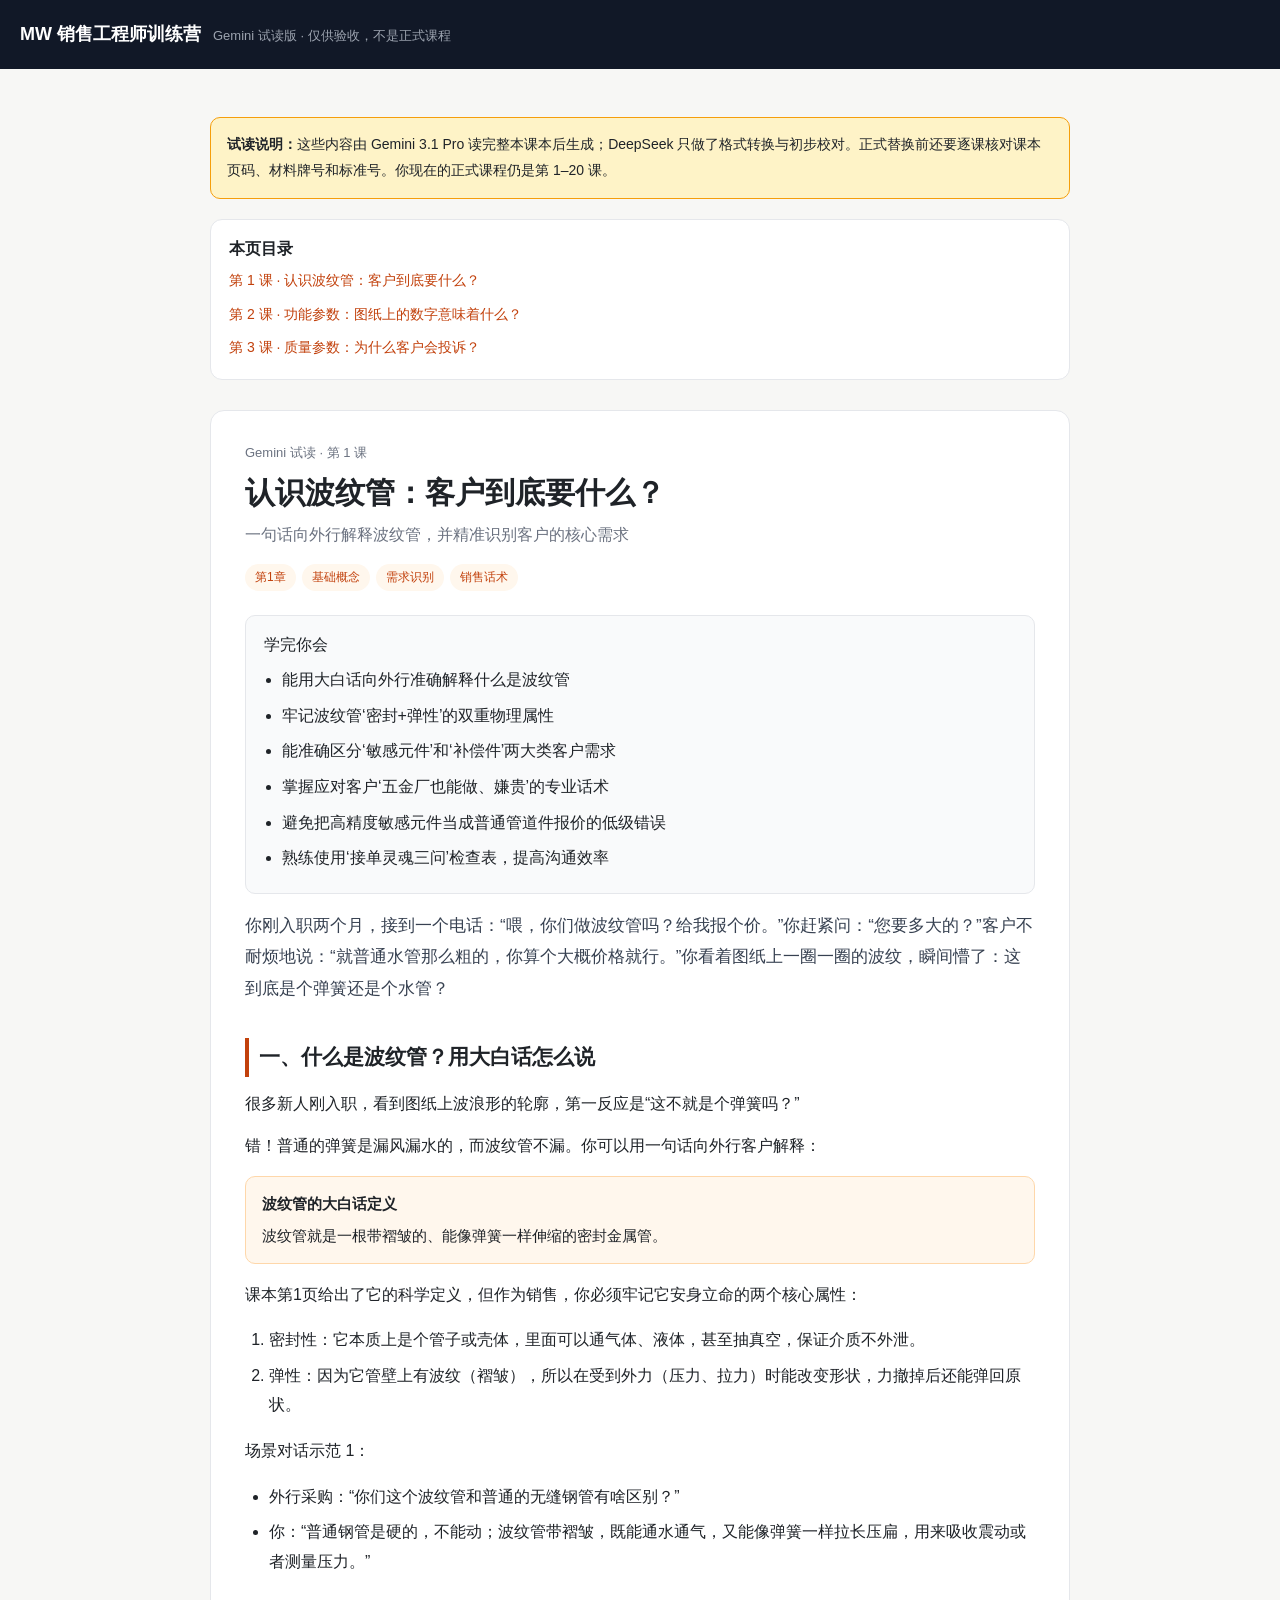
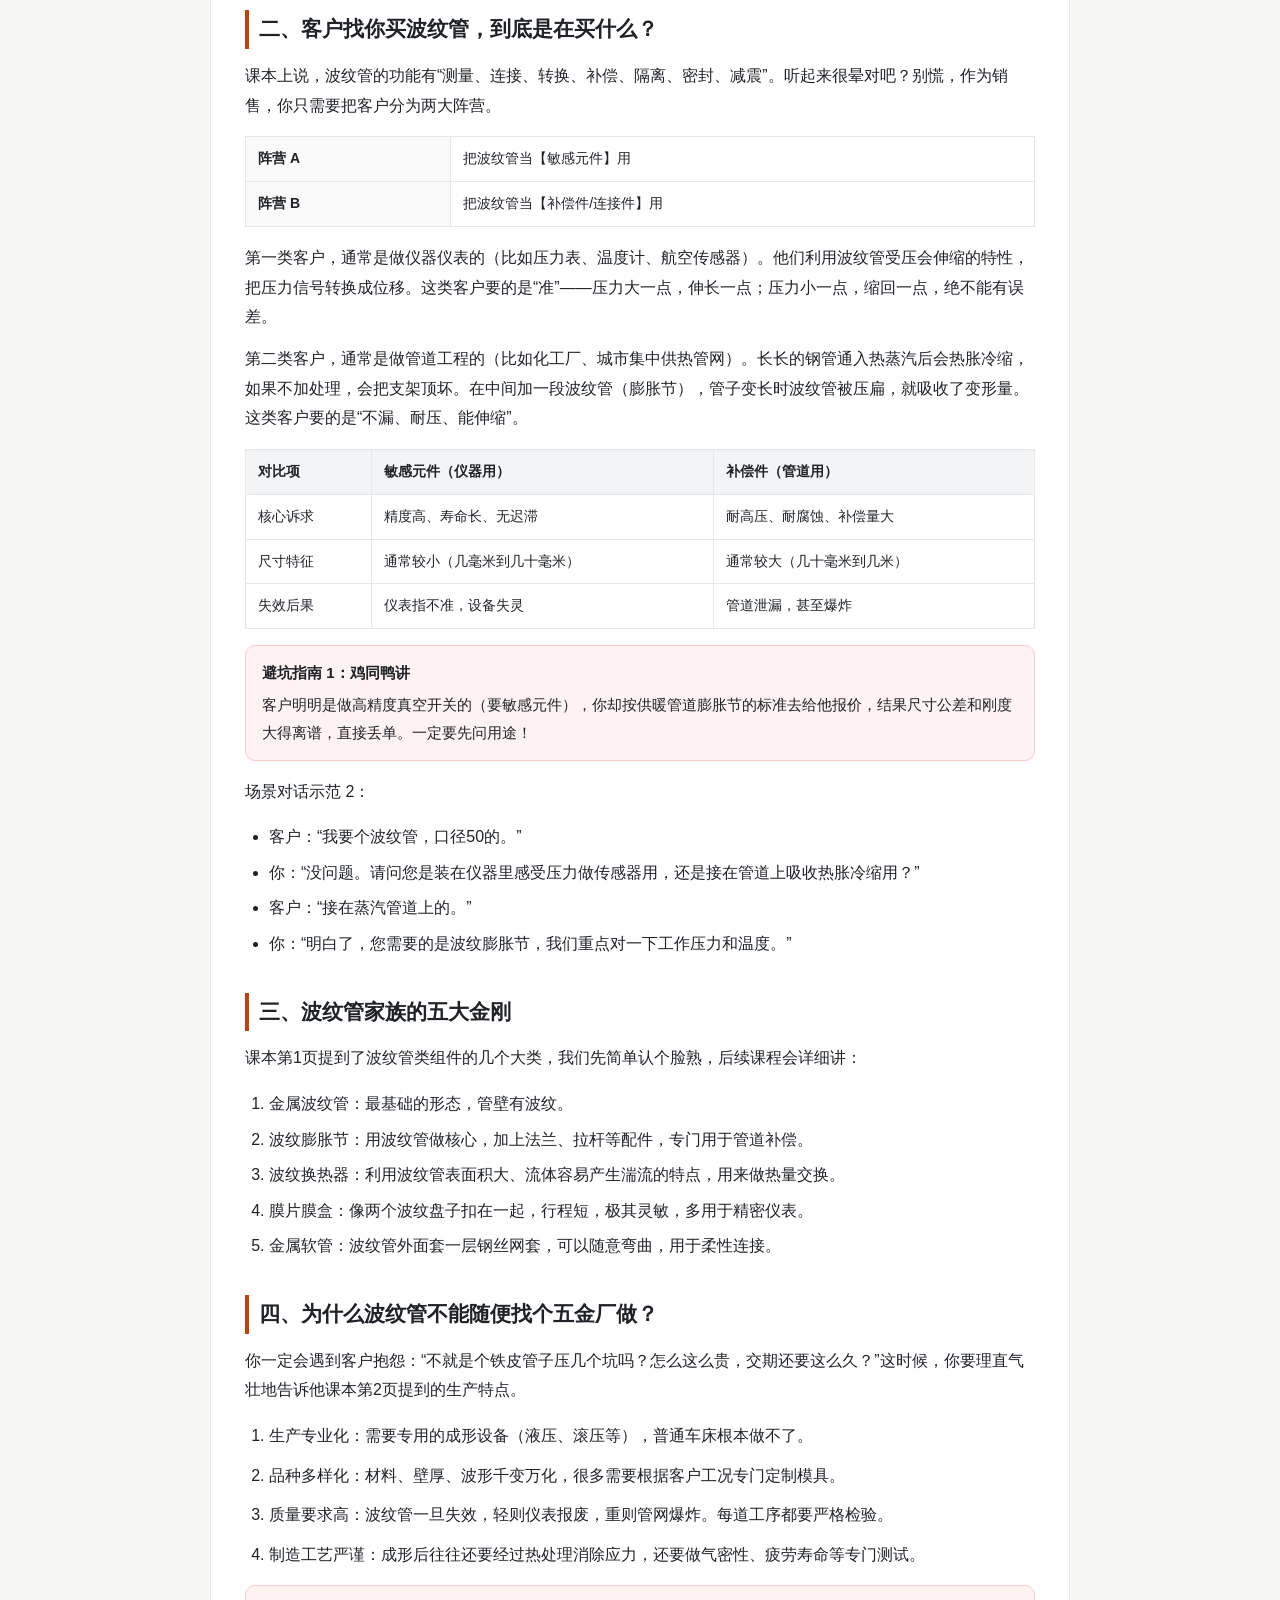
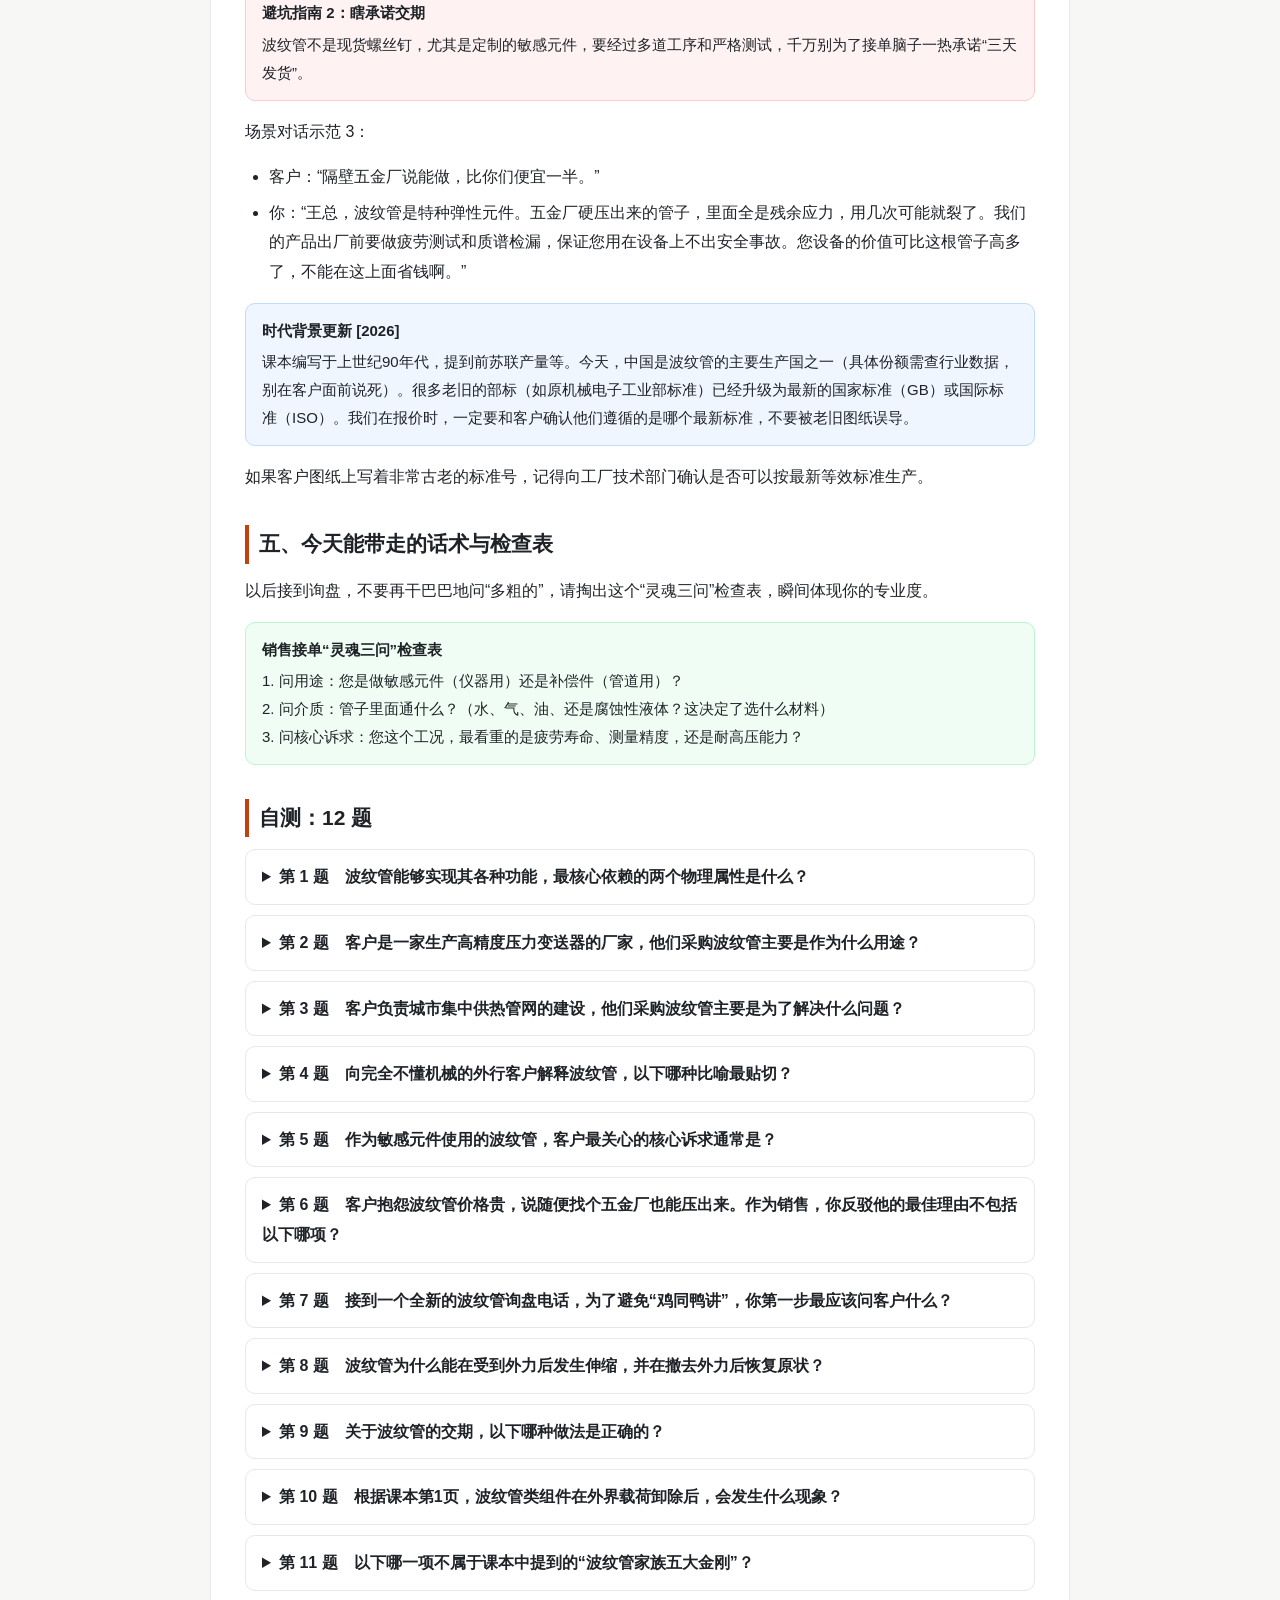
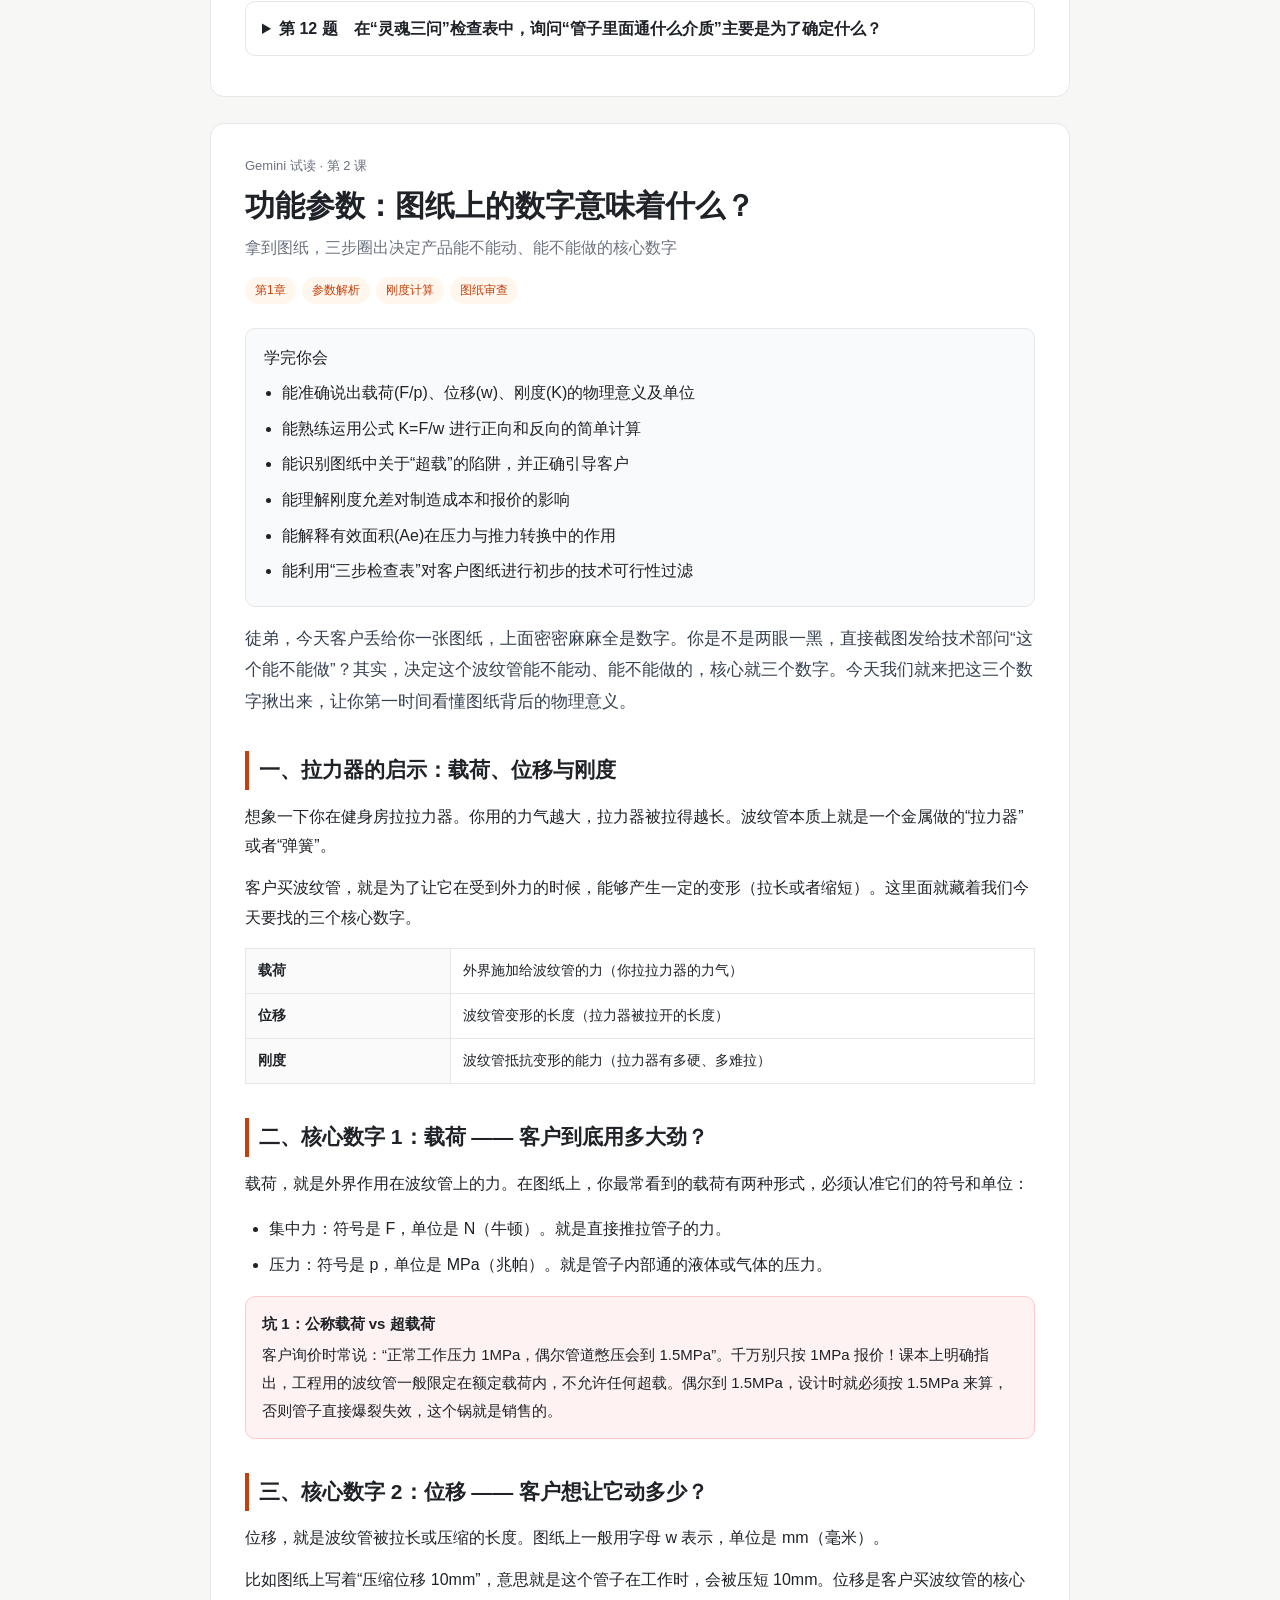
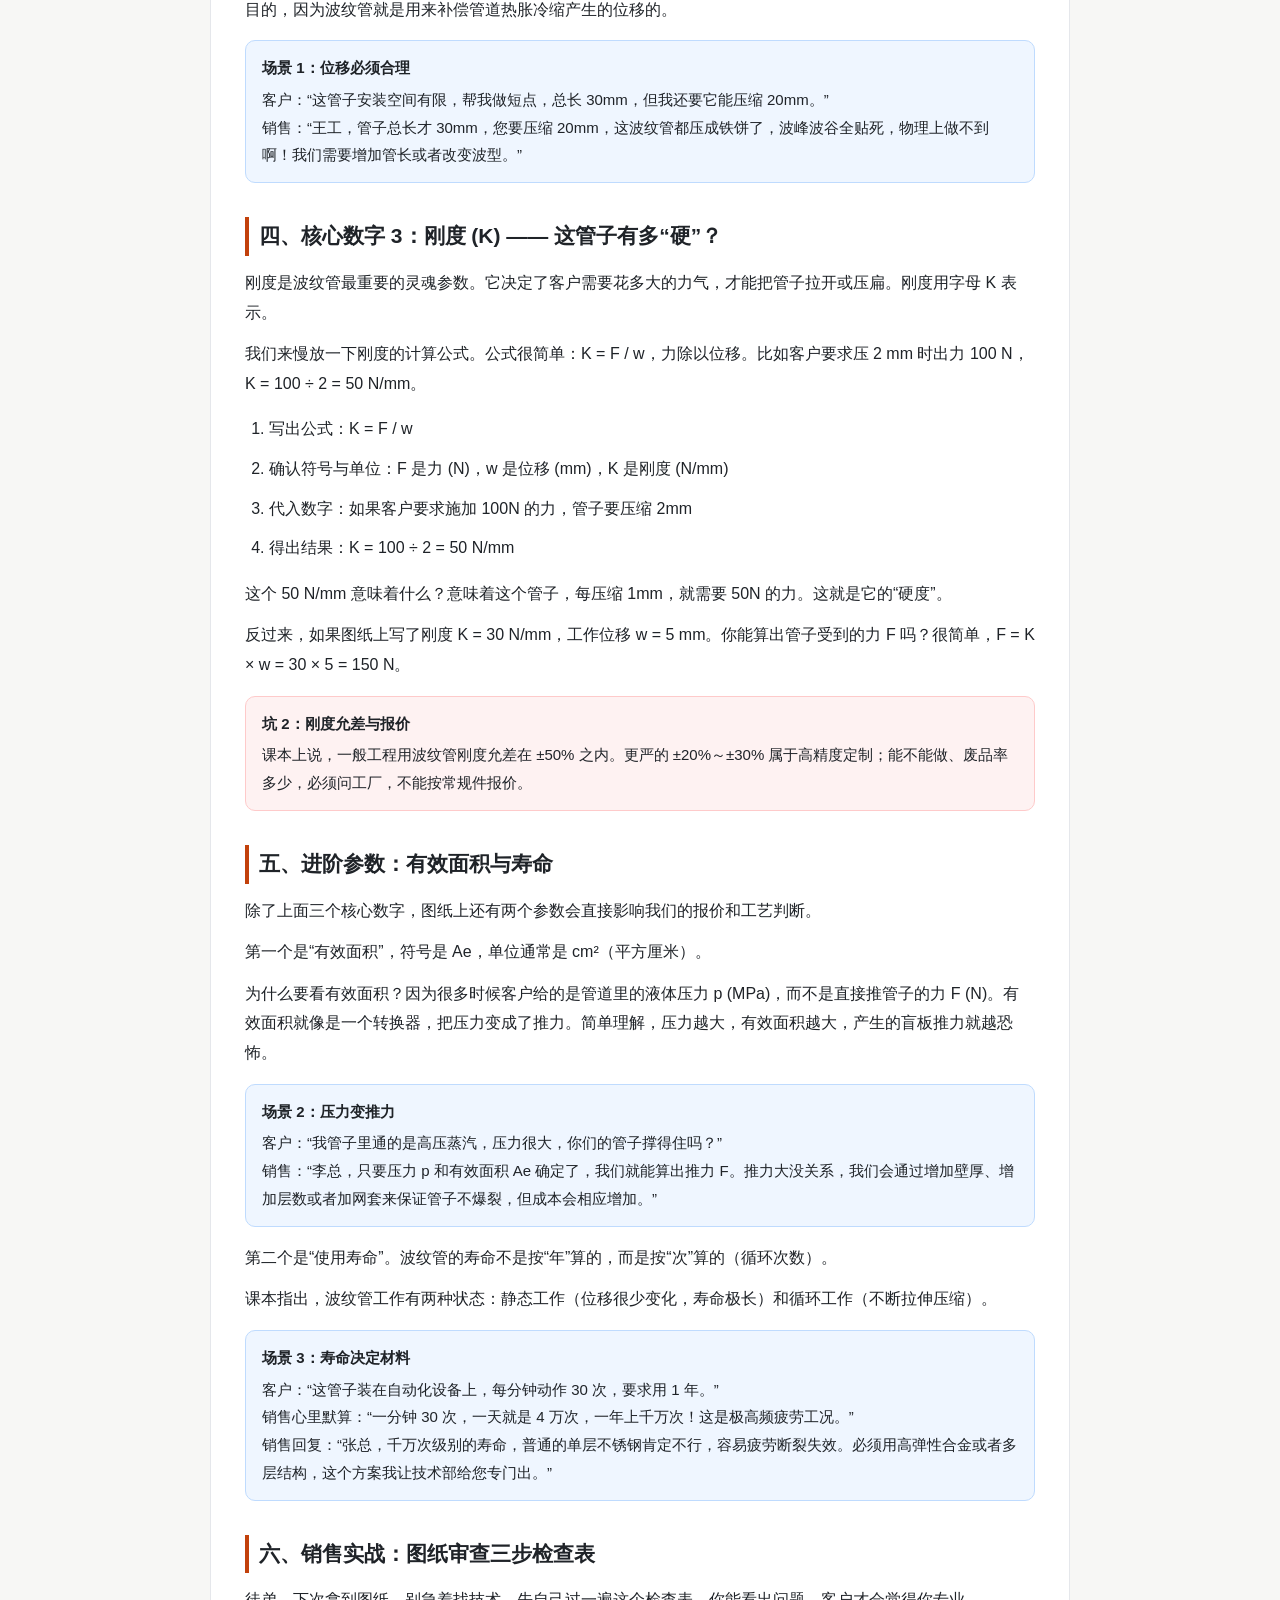
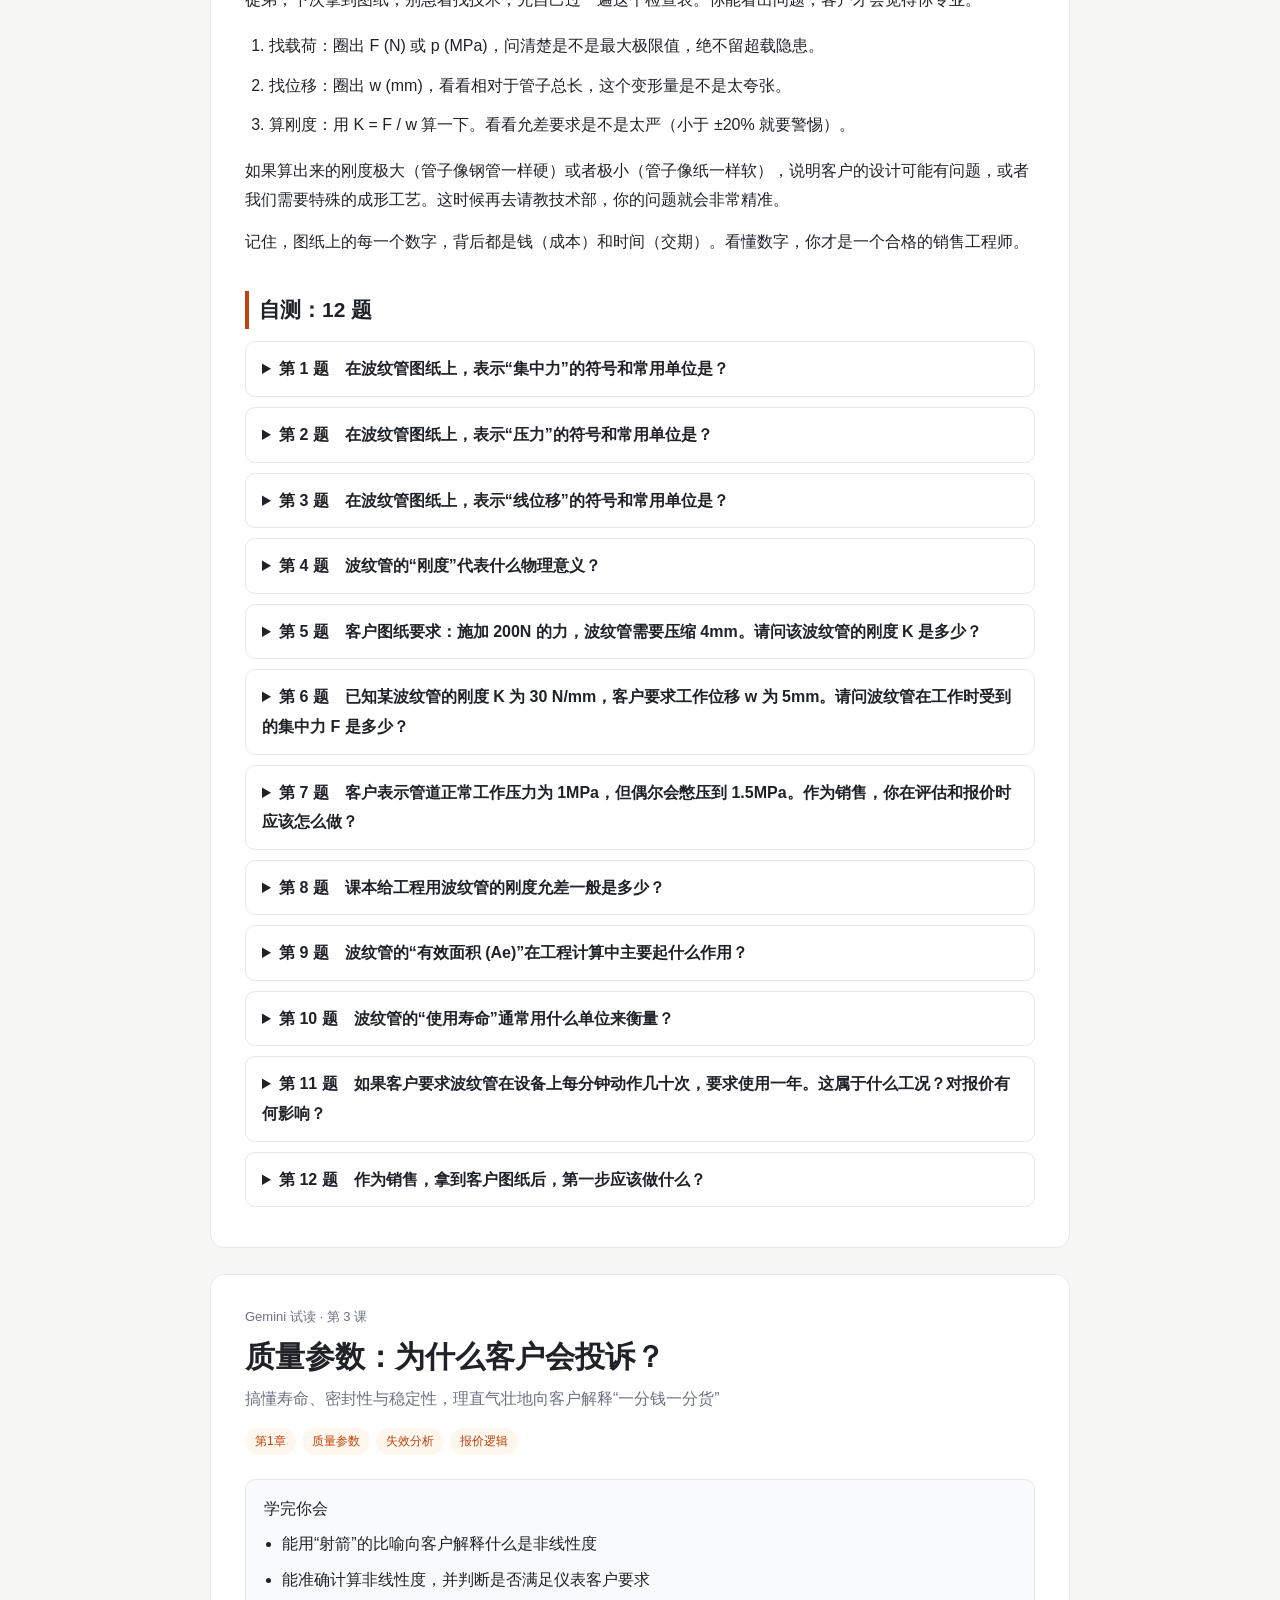
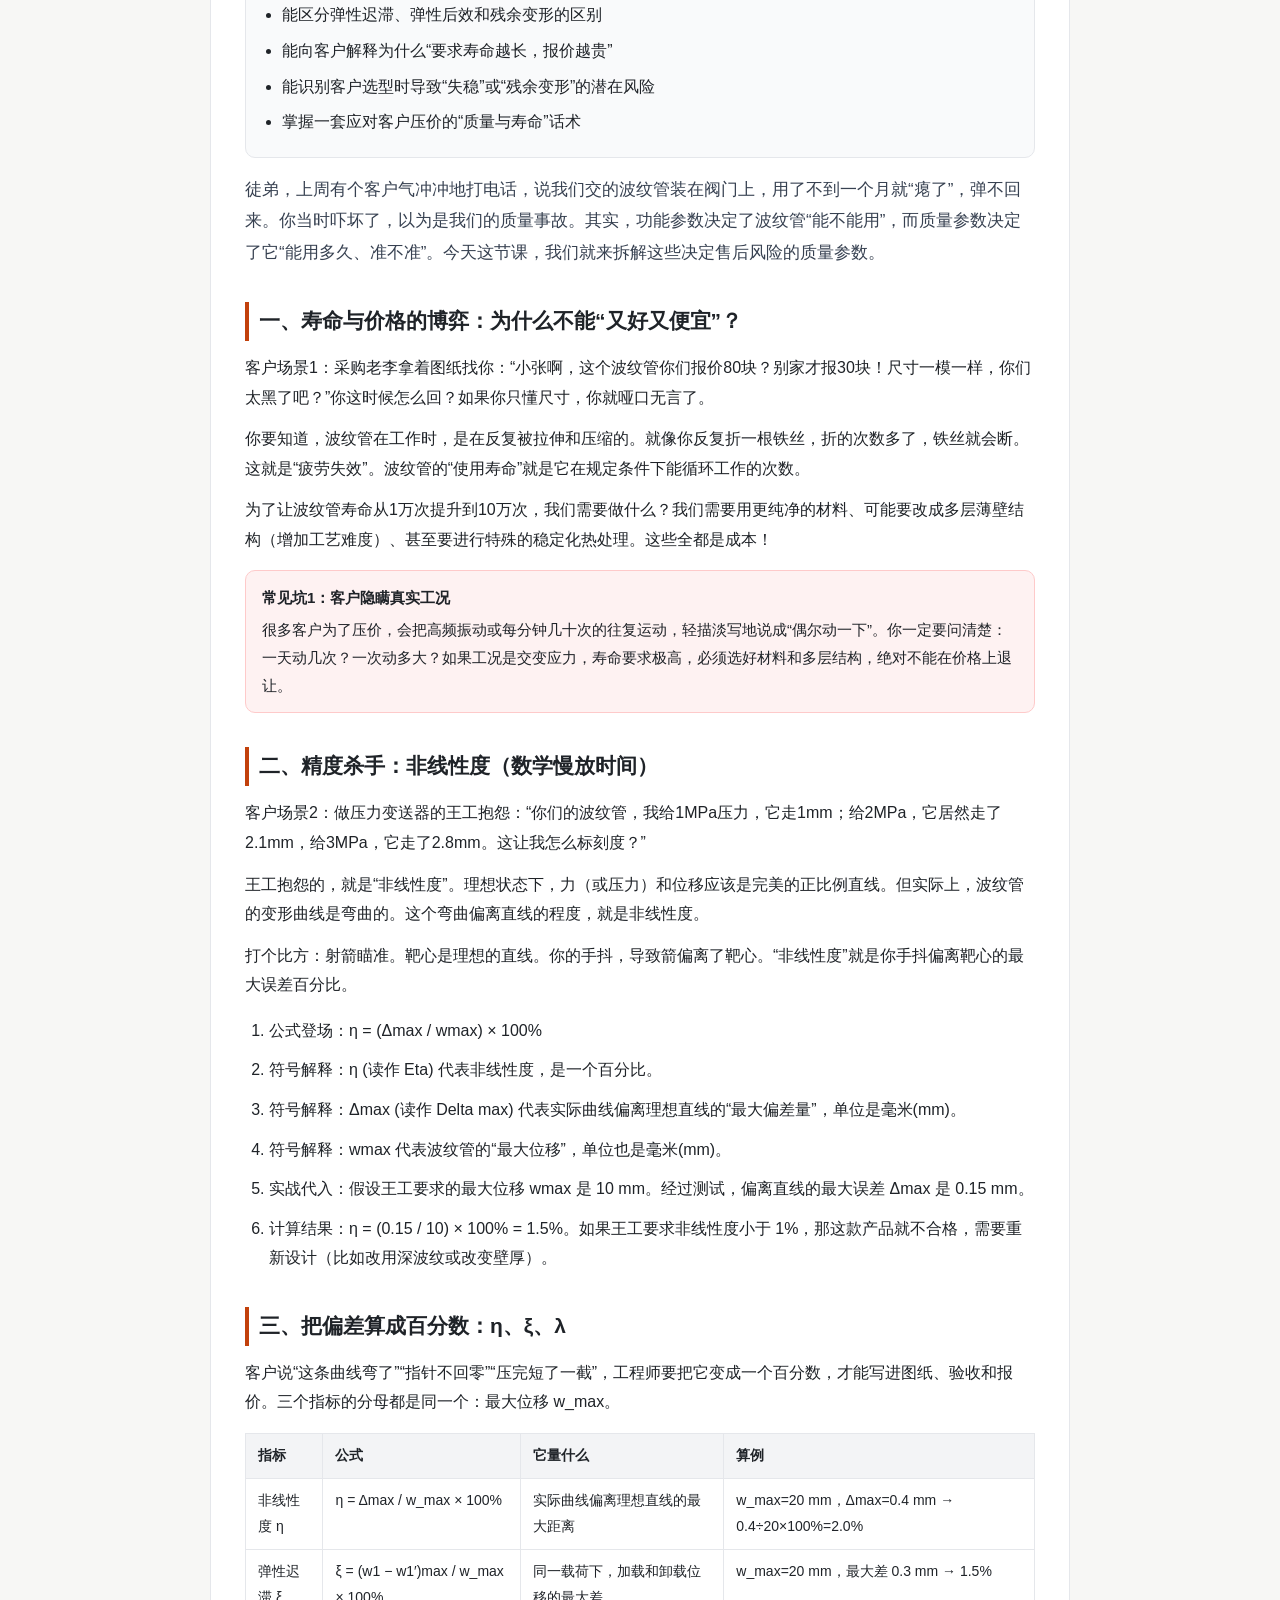
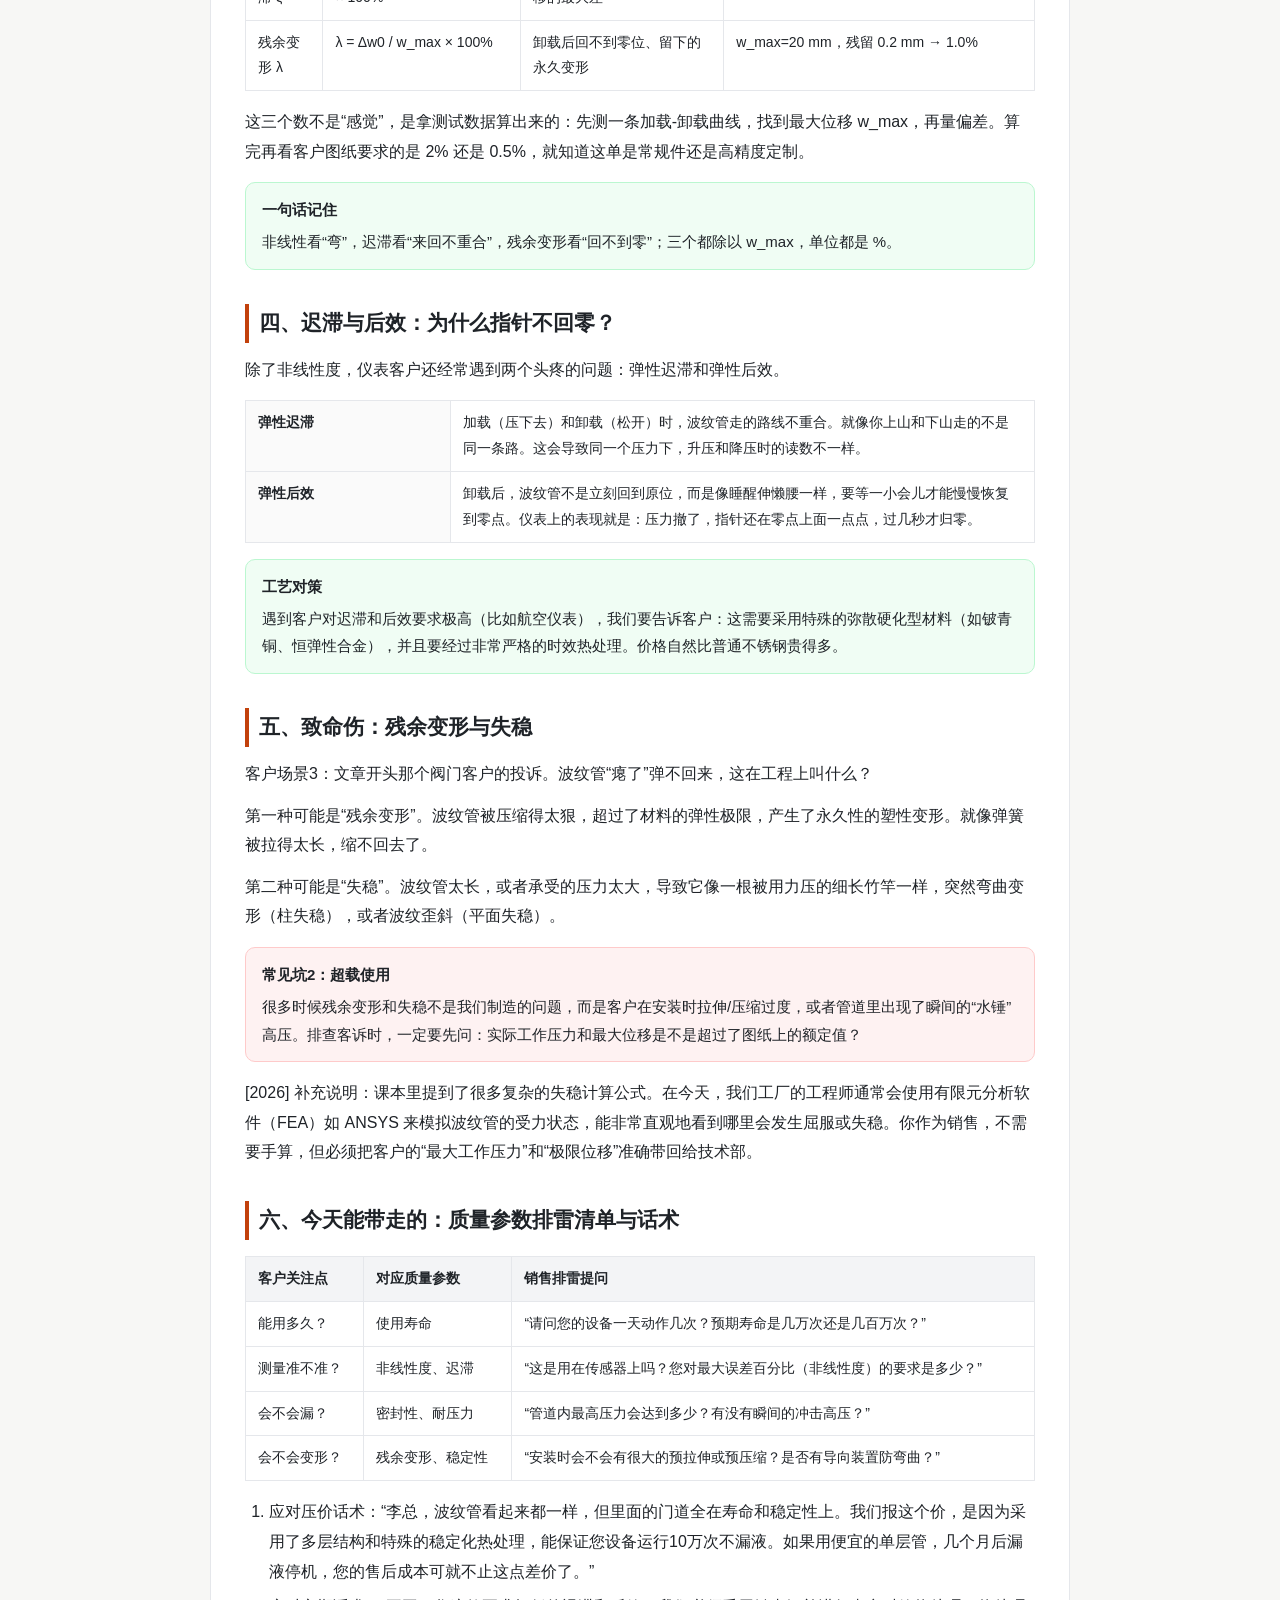
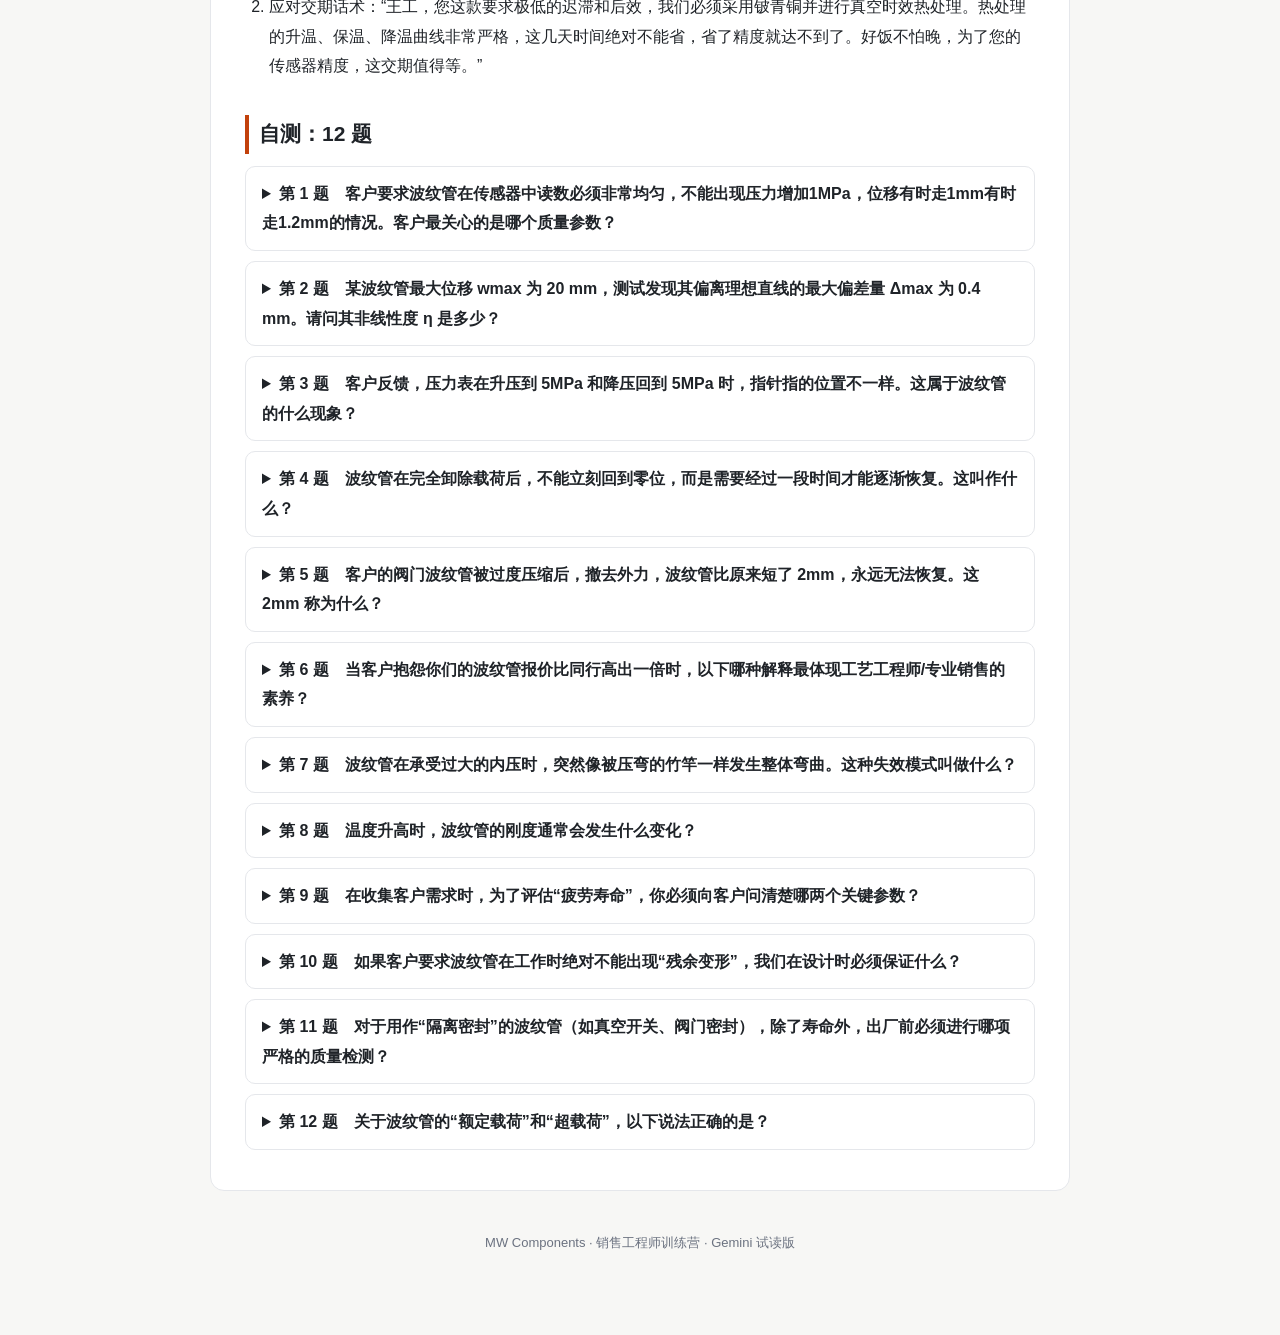
==== gemini.html @ 1b885908 "deploy: gemini.html" ====
<!doctype html>
<html lang="zh-CN"><head><meta charset="utf-8">
<meta name="viewport" content="width=device-width,initial-scale=1">
<title>Gemini 试读版 · MW 训练营</title>
<style>
:root{--ink:#1f2328;--muted:#6b7280;--line:#e5e7eb;--bg:#f7f7f5;--acc:#c2410c;--soft:#fff7ed}
*{box-sizing:border-box}
body{margin:0;background:var(--bg);color:var(--ink);font:16px/1.85 -apple-system,"Segoe UI","Microsoft YaHei",sans-serif}
.wrap{max-width:900px;margin:0 auto;padding:28px 20px 80px}
.top{background:#111827;color:#fff;padding:18px 20px}
.top b{font-size:18px} .top span{color:#9ca3af;margin-left:12px;font-size:13px}
.notice{background:#fef3c7;border:1px solid #f59e0b;border-radius:10px;padding:14px 16px;margin:20px 0;font-size:14px}
.toc{background:#fff;border:1px solid var(--line);border-radius:12px;padding:14px 18px;margin:18px 0 30px}
.toc a{display:block;color:var(--acc);text-decoration:none;padding:4px 0;font-size:14px}
.lesson{background:#fff;border:1px solid var(--line);border-radius:14px;padding:30px 34px;margin:26px 0}
.crumbs{color:var(--muted);font-size:13px}
h1{font-size:30px;line-height:1.35;margin:8px 0 6px}
.sub{color:var(--muted);margin:0 0 12px}
.tags{margin:8px 0 18px} .tag{display:inline-block;background:var(--soft);color:var(--acc);border-radius:999px;padding:2px 10px;font-size:12px;margin:0 6px 6px 0}
h2{font-size:21px;margin:34px 0 12px;padding-left:10px;border-left:4px solid var(--acc)}
p{margin:12px 0} .lead{font-size:17px;color:#374151}
.card{background:#f9fafb;border:1px solid var(--line);border-radius:10px;padding:14px 18px;margin:16px 0}
.card ul{margin:6px 0 0 18px;padding:0}
.callout{border-radius:10px;padding:13px 16px;margin:16px 0;font-size:15px;border:1px solid}
.callout .ct{font-weight:700;margin-bottom:4px}
.callout.note{background:#eff6ff;border-color:#bfdbfe}
.callout.key{background:#fff7ed;border-color:#fed7aa}
.callout.warn{background:#fef2f2;border-color:#fecaca}
.callout.tip{background:#f0fdf4;border-color:#bbf7d0}
.tw{overflow-x:auto;margin:16px 0}
table{border-collapse:collapse;width:100%;font-size:14px;background:#fff}
th,td{border:1px solid var(--line);padding:9px 12px;text-align:left;vertical-align:top}
th{background:#f3f4f6;font-weight:600}
table.kv th{width:26%;background:#fafafa}
ol,ul{padding-left:24px} li{margin:6px 0}
ol.steps li{margin:10px 0}
code{background:#f3f4f6;border-radius:4px;padding:1px 5px;font-size:14px}
.q{border:1px solid var(--line);border-radius:10px;padding:12px 16px;margin:10px 0;background:#fff}
.q summary{cursor:pointer;font-weight:600}
.q .opts{margin:10px 0 4px}
.q .ans{background:#f0fdf4;border-radius:8px;padding:10px 12px;margin-top:8px;font-size:14px}
.q .ans span{color:var(--muted)}
.unknown{color:#b91c1c}
footer{color:var(--muted);font-size:13px;text-align:center;margin-top:40px}
@media(max-width:640px){.lesson{padding:20px 16px}h1{font-size:24px}}
</style></head>
<body>
<div class="top"><b>MW 销售工程师训练营</b><span>Gemini 试读版 · 仅供验收，不是正式课程</span></div>
<div class="wrap">
  <div class="notice"><b>试读说明：</b>这些内容由 Gemini 3.1 Pro 读完整本课本后生成；DeepSeek 只做了格式转换与初步校对。正式替换前还要逐课核对课本页码、材料牌号和标准号。你现在的正式课程仍是第 1–20 课。</div>
  <div class="toc"><b>本页目录</b><a href="#l1">第 1 课 · 认识波纹管：客户到底要什么？</a><a href="#l2">第 2 课 · 功能参数：图纸上的数字意味着什么？</a><a href="#l3">第 3 课 · 质量参数：为什么客户会投诉？</a></div>
  
<section class="lesson" id="l1">
  <div class="crumbs">Gemini 试读 · 第 1 课</div>
  <h1>认识波纹管：客户到底要什么？</h1>
  <p class="sub">一句话向外行解释波纹管，并精准识别客户的核心需求</p>
  <div class="tags"><span class="tag">第1章</span><span class="tag">基础概念</span><span class="tag">需求识别</span><span class="tag">销售话术</span></div>
  <div class="card"><div class="ct">学完你会</div><ul><li>能用大白话向外行准确解释什么是波纹管</li><li>牢记波纹管‘密封+弹性’的双重物理属性</li><li>能准确区分‘敏感元件’和‘补偿件’两大类客户需求</li><li>掌握应对客户‘五金厂也能做、嫌贵’的专业话术</li><li>避免把高精度敏感元件当成普通管道件报价的低级错误</li><li>熟练使用‘接单灵魂三问’检查表，提高沟通效率</li></ul></div>
  <p class="lead">你刚入职两个月，接到一个电话：“喂，你们做波纹管吗？给我报个价。”你赶紧问：“您要多大的？”客户不耐烦地说：“就普通水管那么粗的，你算个大概价格就行。”你看着图纸上一圈一圈的波纹，瞬间懵了：这到底是个弹簧还是个水管？</p>
<h2>一、什么是波纹管？用大白话怎么说</h2>
<p>很多新人刚入职，看到图纸上波浪形的轮廓，第一反应是“这不就是个弹簧吗？”</p>
<p>错！普通的弹簧是漏风漏水的，而波纹管不漏。你可以用一句话向外行客户解释：</p>
<div class="callout key"><div class="ct">波纹管的大白话定义</div>波纹管就是一根带褶皱的、能像弹簧一样伸缩的密封金属管。</div>
<p>课本第1页给出了它的科学定义，但作为销售，你必须牢记它安身立命的两个核心属性：</p>
<ol><li>密封性：它本质上是个管子或壳体，里面可以通气体、液体，甚至抽真空，保证介质不外泄。</li><li>弹性：因为它管壁上有波纹（褶皱），所以在受到外力（压力、拉力）时能改变形状，力撤掉后还能弹回原状。</li></ol>
<p>场景对话示范 1：</p>
<ul><li>外行采购：“你们这个波纹管和普通的无缝钢管有啥区别？”</li><li>你：“普通钢管是硬的，不能动；波纹管带褶皱，既能通水通气，又能像弹簧一样拉长压扁，用来吸收震动或者测量压力。”</li></ul>
<h2>二、客户找你买波纹管，到底是在买什么？</h2>
<p>课本上说，波纹管的功能有“测量、连接、转换、补偿、隔离、密封、减震”。听起来很晕对吧？别慌，作为销售，你只需要把客户分为两大阵营。</p>
<div class="tw"><table class="kv"><tbody><tr><th>阵营 A</th><td>把波纹管当【敏感元件】用</td></tr><tr><th>阵营 B</th><td>把波纹管当【补偿件/连接件】用</td></tr></tbody></table></div>
<p>第一类客户，通常是做仪器仪表的（比如压力表、温度计、航空传感器）。他们利用波纹管受压会伸缩的特性，把压力信号转换成位移。这类客户要的是“准”——压力大一点，伸长一点；压力小一点，缩回一点，绝不能有误差。</p>
<p>第二类客户，通常是做管道工程的（比如化工厂、城市集中供热管网）。长长的钢管通入热蒸汽后会热胀冷缩，如果不加处理，会把支架顶坏。在中间加一段波纹管（膨胀节），管子变长时波纹管被压扁，就吸收了变形量。这类客户要的是“不漏、耐压、能伸缩”。</p>
<div class="tw"><table><thead><tr><th>对比项</th><th>敏感元件（仪器用）</th><th>补偿件（管道用）</th></tr></thead><tbody><tr><td>核心诉求</td><td>精度高、寿命长、无迟滞</td><td>耐高压、耐腐蚀、补偿量大</td></tr><tr><td>尺寸特征</td><td>通常较小（几毫米到几十毫米）</td><td>通常较大（几十毫米到几米）</td></tr><tr><td>失效后果</td><td>仪表指不准，设备失灵</td><td>管道泄漏，甚至爆炸</td></tr></tbody></table></div>
<div class="callout warn"><div class="ct">避坑指南 1：鸡同鸭讲</div>客户明明是做高精度真空开关的（要敏感元件），你却按供暖管道膨胀节的标准去给他报价，结果尺寸公差和刚度大得离谱，直接丢单。一定要先问用途！</div>
<p>场景对话示范 2：</p>
<ul><li>客户：“我要个波纹管，口径50的。”</li><li>你：“没问题。请问您是装在仪器里感受压力做传感器用，还是接在管道上吸收热胀冷缩用？”</li><li>客户：“接在蒸汽管道上的。”</li><li>你：“明白了，您需要的是波纹膨胀节，我们重点对一下工作压力和温度。”</li></ul>
<h2>三、波纹管家族的五大金刚</h2>
<p>课本第1页提到了波纹管类组件的几个大类，我们先简单认个脸熟，后续课程会详细讲：</p>
<ol><li>金属波纹管：最基础的形态，管壁有波纹。</li><li>波纹膨胀节：用波纹管做核心，加上法兰、拉杆等配件，专门用于管道补偿。</li><li>波纹换热器：利用波纹管表面积大、流体容易产生湍流的特点，用来做热量交换。</li><li>膜片膜盒：像两个波纹盘子扣在一起，行程短，极其灵敏，多用于精密仪表。</li><li>金属软管：波纹管外面套一层钢丝网套，可以随意弯曲，用于柔性连接。</li></ol>
<h2>四、为什么波纹管不能随便找个五金厂做？</h2>
<p>你一定会遇到客户抱怨：“不就是个铁皮管子压几个坑吗？怎么这么贵，交期还要这么久？”这时候，你要理直气壮地告诉他课本第2页提到的生产特点。</p>
<ol class="steps"><li>生产专业化：需要专用的成形设备（液压、滚压等），普通车床根本做不了。</li><li>品种多样化：材料、壁厚、波形千变万化，很多需要根据客户工况专门定制模具。</li><li>质量要求高：波纹管一旦失效，轻则仪表报废，重则管网爆炸。每道工序都要严格检验。</li><li>制造工艺严谨：成形后往往还要经过热处理消除应力，还要做气密性、疲劳寿命等专门测试。</li></ol>
<div class="callout warn"><div class="ct">避坑指南 2：瞎承诺交期</div>波纹管不是现货螺丝钉，尤其是定制的敏感元件，要经过多道工序和严格测试，千万别为了接单脑子一热承诺“三天发货”。</div>
<p>场景对话示范 3：</p>
<ul><li>客户：“隔壁五金厂说能做，比你们便宜一半。”</li><li>你：“王总，波纹管是特种弹性元件。五金厂硬压出来的管子，里面全是残余应力，用几次可能就裂了。我们的产品出厂前要做疲劳测试和质谱检漏，保证您用在设备上不出安全事故。您设备的价值可比这根管子高多了，不能在这上面省钱啊。”</li></ul>
<div class="callout note"><div class="ct">时代背景更新 [2026]</div>课本编写于上世纪90年代，提到前苏联产量等。今天，中国是波纹管的主要生产国之一（具体份额需查行业数据，别在客户面前说死）。很多老旧的部标（如原机械电子工业部标准）已经升级为最新的国家标准（GB）或国际标准（ISO）。我们在报价时，一定要和客户确认他们遵循的是哪个最新标准，不要被老旧图纸误导。</div>
<p>如果客户图纸上写着非常古老的标准号，记得向工厂技术部门确认是否可以按最新等效标准生产。</p>
<h2>五、今天能带走的话术与检查表</h2>
<p>以后接到询盘，不要再干巴巴地问“多粗的”，请掏出这个“灵魂三问”检查表，瞬间体现你的专业度。</p>
<div class="callout tip"><div class="ct">销售接单“灵魂三问”检查表</div>1. 问用途：您是做敏感元件（仪器用）还是补偿件（管道用）？<br>2. 问介质：管子里面通什么？（水、气、油、还是腐蚀性液体？这决定了选什么材料）<br>3. 问核心诉求：您这个工况，最看重的是疲劳寿命、测量精度，还是耐高压能力？</div>
  <h2>自测：12 题</h2>
  <details class="q"><summary>第 1 题　波纹管能够实现其各种功能，最核心依赖的两个物理属性是什么？</summary><ol class="opts"><li>导电性 + 导热性</li><li>密封性 + 弹性</li><li>硬度 + 韧性</li><li>抗拉强度 + 屈服强度</li></ol><div class="ans">答案：密封性 + 弹性<br><span>课本指出波纹管是密封的管壳体，同时利用材料的弹性来实现功能。本课强调了“密封+弹性”是其安身立命的本钱。</span></div></details><details class="q"><summary>第 2 题　客户是一家生产高精度压力变送器的厂家，他们采购波纹管主要是作为什么用途？</summary><ol class="opts"><li>补偿件</li><li>换热器</li><li>敏感元件</li><li>减震器</li></ol><div class="ans">答案：敏感元件<br><span>仪器仪表中感受压力并转换为位移的波纹管，属于敏感元件，要求极高的精度。</span></div></details><details class="q"><summary>第 3 题　客户负责城市集中供热管网的建设，他们采购波纹管主要是为了解决什么问题？</summary><ol class="opts"><li>测量管道内的水压</li><li>吸收管道热胀冷缩产生的变形</li><li>增加管道的散热面积</li><li>过滤管道内的杂质</li></ol><div class="ans">答案：吸收管道热胀冷缩产生的变形<br><span>供热管网中的波纹管作为补偿件（膨胀节），主要作用是吸收管道因热胀冷缩产生的变形，保护支架。</span></div></details><details class="q"><summary>第 4 题　向完全不懂机械的外行客户解释波纹管，以下哪种比喻最贴切？</summary><ol class="opts"><li>它就像一根普通的无缝钢管</li><li>它就像一根可以弯曲的塑料软管</li><li>它就是一根带褶皱的、能像弹簧一样伸缩的密封金属管</li><li>它就像一个金属做的气球</li></ol><div class="ans">答案：它就是一根带褶皱的、能像弹簧一样伸缩的密封金属管<br><span>本课专门设计的大白话定义，突出了“褶皱”、“弹簧般的伸缩”和“密封金属管”的特征。</span></div></details><details class="q"><summary>第 5 题　作为敏感元件使用的波纹管，客户最关心的核心诉求通常是？</summary><ol class="opts"><li>口径要足够大</li><li>精度高、寿命长、无迟滞</li><li>价格要绝对便宜</li><li>能承受极端的外部撞击</li></ol><div class="ans">答案：精度高、寿命长、无迟滞<br><span>敏感元件用于测量，因此对精度、寿命和弹性迟滞要求极高。</span></div></details><details class="q"><summary>第 6 题　客户抱怨波纹管价格贵，说随便找个五金厂也能压出来。作为销售，你反驳他的最佳理由不包括以下哪项？</summary><ol class="opts"><li>波纹管生产需要专用设备，普通车床做不了</li><li>波纹管制造工艺严谨，成形后需要热处理消除应力</li><li>波纹管出厂前需要进行严格的气密性和疲劳测试</li><li>我们的波纹管是用纯金打造的，所以贵</li></ol><div class="ans">答案：我们的波纹管是用纯金打造的，所以贵<br><span>波纹管贵是因为生产专业化、质量要求高、工艺严谨，而不是因为用纯金打造。选项D是荒谬的。</span></div></details><details class="q"><summary>第 7 题　接到一个全新的波纹管询盘电话，为了避免“鸡同鸭讲”，你第一步最应该问客户什么？</summary><ol class="opts"><li>你们公司一年的采购预算是多少？</li><li>您要多粗的管子？</li><li>您是装在仪器里做敏感元件，还是接在管道上做补偿件？</li><li>你们什么时候能付款？</li></ol><div class="ans">答案：您是装在仪器里做敏感元件，还是接在管道上做补偿件？<br><span>区分敏感元件和补偿件是识别客户需求的第一步，决定了后续所有的技术参数和报价逻辑。</span></div></details><details class="q"><summary>第 8 题　波纹管为什么能在受到外力后发生伸缩，并在撤去外力后恢复原状？</summary><ol class="opts"><li>因为管壁上涂了特殊的弹性胶水</li><li>因为管壁具有波纹（褶皱）结构，且材料本身具有弹性</li><li>因为管子内部安装了微型弹簧</li><li>因为管子两端有磁铁互相排斥</li></ol><div class="ans">答案：因为管壁具有波纹（褶皱）结构，且材料本身具有弹性<br><span>波纹管的弹性来源于其特殊的波纹几何形状以及金属材料本身的弹性。</span></div></details><details class="q"><summary>第 9 题　关于波纹管的交期，以下哪种做法是正确的？</summary><ol class="opts"><li>为了抢单，不管什么规格都承诺3天发货</li><li>波纹管制造工序多、测试严谨，必须向工厂确认后才能答复交期</li><li>交期随便报，反正客户最后都会等</li><li>告诉客户波纹管都是现货，随时发</li></ol><div class="ans">答案：波纹管制造工序多、测试严谨，必须向工厂确认后才能答复交期<br><span>波纹管（尤其是定制件）工艺复杂，包含成形、热处理、检测等，不能盲目承诺交期。</span></div></details><details class="q"><summary>第 10 题　根据课本第1页，波纹管类组件在外界载荷卸除后，会发生什么现象？</summary><ol class="opts"><li>保持变形后的状态</li><li>发生永久性破裂</li><li>回复到原来的状态</li><li>变成另一种颜色</li></ol><div class="ans">答案：回复到原来的状态<br><span>课本原文：“当载荷卸除后又回复到原来的状态。”这是弹性元件的基本特征。</span></div></details><details class="q"><summary>第 11 题　以下哪一项不属于课本中提到的“波纹管家族五大金刚”？</summary><ol class="opts"><li>金属波纹管</li><li>波纹膨胀节</li><li>膜片膜盒</li><li>普通PVC水管</li></ol><div class="ans">答案：普通PVC水管<br><span>五大金刚包括金属波纹管、波纹膨胀节、波纹换热器、膜片膜盒、金属软管。PVC水管不属于此类。</span></div></details><details class="q"><summary>第 12 题　在“灵魂三问”检查表中，询问“管子里面通什么介质”主要是为了确定什么？</summary><ol class="opts"><li>决定波纹管的长度</li><li>决定波纹管的材料选择（如是否需要耐腐蚀）</li><li>决定波纹管的包装方式</li><li>决定波纹管的运输路线</li></ol><div class="ans">答案：决定波纹管的材料选择（如是否需要耐腐蚀）<br><span>介质（水、气、油、腐蚀性液体）直接决定了波纹管必须采用何种材质才能保证不被腐蚀漏液。</span></div></details>
</section>


<section class="lesson" id="l2">
  <div class="crumbs">Gemini 试读 · 第 2 课</div>
  <h1>功能参数：图纸上的数字意味着什么？</h1>
  <p class="sub">拿到图纸，三步圈出决定产品能不能动、能不能做的核心数字</p>
  <div class="tags"><span class="tag">第1章</span><span class="tag">参数解析</span><span class="tag">刚度计算</span><span class="tag">图纸审查</span></div>
  <div class="card"><div class="ct">学完你会</div><ul><li>能准确说出载荷(F/p)、位移(w)、刚度(K)的物理意义及单位</li><li>能熟练运用公式 K=F/w 进行正向和反向的简单计算</li><li>能识别图纸中关于“超载”的陷阱，并正确引导客户</li><li>能理解刚度允差对制造成本和报价的影响</li><li>能解释有效面积(Ae)在压力与推力转换中的作用</li><li>能利用“三步检查表”对客户图纸进行初步的技术可行性过滤</li></ul></div>
  <p class="lead">徒弟，今天客户丢给你一张图纸，上面密密麻麻全是数字。你是不是两眼一黑，直接截图发给技术部问“这个能不能做”？其实，决定这个波纹管能不能动、能不能做的，核心就三个数字。今天我们就来把这三个数字揪出来，让你第一时间看懂图纸背后的物理意义。</p>
<h2>一、拉力器的启示：载荷、位移与刚度</h2>
<p>想象一下你在健身房拉拉力器。你用的力气越大，拉力器被拉得越长。波纹管本质上就是一个金属做的“拉力器”或者“弹簧”。</p>
<p>客户买波纹管，就是为了让它在受到外力的时候，能够产生一定的变形（拉长或者缩短）。这里面就藏着我们今天要找的三个核心数字。</p>
<div class="tw"><table class="kv"><tbody><tr><th>载荷</th><td>外界施加给波纹管的力（你拉拉力器的力气）</td></tr><tr><th>位移</th><td>波纹管变形的长度（拉力器被拉开的长度）</td></tr><tr><th>刚度</th><td>波纹管抵抗变形的能力（拉力器有多硬、多难拉）</td></tr></tbody></table></div>
<h2>二、核心数字 1：载荷 —— 客户到底用多大劲？</h2>
<p>载荷，就是外界作用在波纹管上的力。在图纸上，你最常看到的载荷有两种形式，必须认准它们的符号和单位：</p>
<ul><li>集中力：符号是 F，单位是 N（牛顿）。就是直接推拉管子的力。</li><li>压力：符号是 p，单位是 MPa（兆帕）。就是管子内部通的液体或气体的压力。</li></ul>
<div class="callout warn"><div class="ct">坑 1：公称载荷 vs 超载荷</div>客户询价时常说：“正常工作压力 1MPa，偶尔管道憋压会到 1.5MPa”。千万别只按 1MPa 报价！课本上明确指出，工程用的波纹管一般限定在额定载荷内，不允许任何超载。偶尔到 1.5MPa，设计时就必须按 1.5MPa 来算，否则管子直接爆裂失效，这个锅就是销售的。</div>
<h2>三、核心数字 2：位移 —— 客户想让它动多少？</h2>
<p>位移，就是波纹管被拉长或压缩的长度。图纸上一般用字母 w 表示，单位是 mm（毫米）。</p>
<p>比如图纸上写着“压缩位移 10mm”，意思就是这个管子在工作时，会被压短 10mm。位移是客户买波纹管的核心目的，因为波纹管就是用来补偿管道热胀冷缩产生的位移的。</p>
<div class="callout note"><div class="ct">场景 1：位移必须合理</div>客户：“这管子安装空间有限，帮我做短点，总长 30mm，但我还要它能压缩 20mm。”<br>销售：“王工，管子总长才 30mm，您要压缩 20mm，这波纹管都压成铁饼了，波峰波谷全贴死，物理上做不到啊！我们需要增加管长或者改变波型。”</div>
<h2>四、核心数字 3：刚度 (K) —— 这管子有多“硬”？</h2>
<p>刚度是波纹管最重要的灵魂参数。它决定了客户需要花多大的力气，才能把管子拉开或压扁。刚度用字母 K 表示。</p>
<p>我们来慢放一下刚度的计算公式。公式很简单：K = F / w，力除以位移。比如客户要求压 2 mm 时出力 100 N，K = 100 ÷ 2 = 50 N/mm。</p>
<ol class="steps"><li>写出公式：K = F / w</li><li>确认符号与单位：F 是力 (N)，w 是位移 (mm)，K 是刚度 (N/mm)</li><li>代入数字：如果客户要求施加 100N 的力，管子要压缩 2mm</li><li>得出结果：K = 100 ÷ 2 = 50 N/mm</li></ol>
<p>这个 50 N/mm 意味着什么？意味着这个管子，每压缩 1mm，就需要 50N 的力。这就是它的“硬度”。</p>
<p>反过来，如果图纸上写了刚度 K = 30 N/mm，工作位移 w = 5 mm。你能算出管子受到的力 F 吗？很简单，F = K × w = 30 × 5 = 150 N。</p>
<div class="callout warn"><div class="ct">坑 2：刚度允差与报价</div>课本上说，一般工程用波纹管刚度允差在 ±50% 之内。更严的 ±20%～±30% 属于高精度定制；能不能做、废品率多少，必须问工厂，不能按常规件报价。</div>
<h2>五、进阶参数：有效面积与寿命</h2>
<p>除了上面三个核心数字，图纸上还有两个参数会直接影响我们的报价和工艺判断。</p>
<p>第一个是“有效面积”，符号是 Ae，单位通常是 cm²（平方厘米）。</p>
<p>为什么要看有效面积？因为很多时候客户给的是管道里的液体压力 p (MPa)，而不是直接推管子的力 F (N)。有效面积就像是一个转换器，把压力变成了推力。简单理解，压力越大，有效面积越大，产生的盲板推力就越恐怖。</p>
<div class="callout note"><div class="ct">场景 2：压力变推力</div>客户：“我管子里通的是高压蒸汽，压力很大，你们的管子撑得住吗？”<br>销售：“李总，只要压力 p 和有效面积 Ae 确定了，我们就能算出推力 F。推力大没关系，我们会通过增加壁厚、增加层数或者加网套来保证管子不爆裂，但成本会相应增加。”</div>
<p>第二个是“使用寿命”。波纹管的寿命不是按“年”算的，而是按“次”算的（循环次数）。</p>
<p>课本指出，波纹管工作有两种状态：静态工作（位移很少变化，寿命极长）和循环工作（不断拉伸压缩）。</p>
<div class="callout note"><div class="ct">场景 3：寿命决定材料</div>客户：“这管子装在自动化设备上，每分钟动作 30 次，要求用 1 年。”<br>销售心里默算：“一分钟 30 次，一天就是 4 万次，一年上千万次！这是极高频疲劳工况。”<br>销售回复：“张总，千万次级别的寿命，普通的单层不锈钢肯定不行，容易疲劳断裂失效。必须用高弹性合金或者多层结构，这个方案我让技术部给您专门出。”</div>
<h2>六、销售实战：图纸审查三步检查表</h2>
<p>徒弟，下次拿到图纸，别急着找技术，先自己过一遍这个检查表。你能看出问题，客户才会觉得你专业。</p>
<ol class="steps"><li>找载荷：圈出 F (N) 或 p (MPa)，问清楚是不是最大极限值，绝不留超载隐患。</li><li>找位移：圈出 w (mm)，看看相对于管子总长，这个变形量是不是太夸张。</li><li>算刚度：用 K = F / w 算一下。看看允差要求是不是太严（小于 ±20% 就要警惕）。</li></ol>
<p>如果算出来的刚度极大（管子像钢管一样硬）或者极小（管子像纸一样软），说明客户的设计可能有问题，或者我们需要特殊的成形工艺。这时候再去请教技术部，你的问题就会非常精准。</p>
<p>记住，图纸上的每一个数字，背后都是钱（成本）和时间（交期）。看懂数字，你才是一个合格的销售工程师。</p>
  <h2>自测：12 题</h2>
  <details class="q"><summary>第 1 题　在波纹管图纸上，表示“集中力”的符号和常用单位是？</summary><ol class="opts"><li>p, MPa</li><li>F, N</li><li>w, mm</li><li>K, N/mm</li></ol><div class="ans">答案：F, N<br><span>集中力用符号 F 表示，单位是 N（牛顿）。p 是压力，w 是位移，K 是刚度。</span></div></details><details class="q"><summary>第 2 题　在波纹管图纸上，表示“压力”的符号和常用单位是？</summary><ol class="opts"><li>p, MPa</li><li>F, N</li><li>w, mm</li><li>K, N/mm</li></ol><div class="ans">答案：p, MPa<br><span>压力用符号 p 表示，单位是 MPa（兆帕）。</span></div></details><details class="q"><summary>第 3 题　在波纹管图纸上，表示“线位移”的符号和常用单位是？</summary><ol class="opts"><li>p, MPa</li><li>F, N</li><li>w, mm</li><li>K, N/mm</li></ol><div class="ans">答案：w, mm<br><span>线位移用符号 w 表示，单位是 mm（毫米）。</span></div></details><details class="q"><summary>第 4 题　波纹管的“刚度”代表什么物理意义？</summary><ol class="opts"><li>管子能承受的最大压力</li><li>管子能拉伸的最大长度</li><li>产生单位位移所需的载荷，即管子的“硬度”</li><li>管子的使用寿命</li></ol><div class="ans">答案：产生单位位移所需的载荷，即管子的“硬度”<br><span>刚度 K=F/w，表示每产生 1mm 位移需要的力，反映了管子有多难拉动，即“硬度”。</span></div></details><details class="q"><summary>第 5 题　客户图纸要求：施加 200N 的力，波纹管需要压缩 4mm。请问该波纹管的刚度 K 是多少？</summary><ol class="opts"><li>800 N/mm</li><li>50 N/mm</li><li>0.02 N/mm</li><li>204 N/mm</li></ol><div class="ans">答案：50 N/mm<br><span>根据公式 K = F / w，代入数据 K = 200N / 4mm = 50 N/mm。</span></div></details><details class="q"><summary>第 6 题　已知某波纹管的刚度 K 为 30 N/mm，客户要求工作位移 w 为 5mm。请问波纹管在工作时受到的集中力 F 是多少？</summary><ol class="opts"><li>6 N</li><li>35 N</li><li>150 N</li><li>0.16 N</li></ol><div class="ans">答案：150 N<br><span>根据公式 K = F / w 变形得到 F = K × w，代入数据 F = 30 N/mm × 5mm = 150 N。</span></div></details><details class="q"><summary>第 7 题　客户表示管道正常工作压力为 1MPa，但偶尔会憋压到 1.5MPa。作为销售，你在评估和报价时应该怎么做？</summary><ol class="opts"><li>按 1MPa 评估，因为 1.5MPa 只是偶尔发生</li><li>按 1.25MPa 评估，取个平均值</li><li>按 1.5MPa 校核，并确认超压是短时冲击还是持续超压</li><li>告诉客户波纹管不能用于有压力的管道</li></ol><div class="ans">答案：按 1.5MPa 校核，并确认超压是短时冲击还是持续超压<br><span>仪表类超载一般到额定的 125%，工程类一般到 150%；1.5MPa 正好是 1MPa 的 150%，要到工程类上限，必须确认工况并按 1.5MPa 校核，不能只按 1MPa 报价。</span></div></details><details class="q"><summary>第 8 题　课本给工程用波纹管的刚度允差一般是多少？</summary><ol class="opts"><li>±5%</li><li>±10%</li><li>±50%</li><li>±100%</li></ol><div class="ans">答案：±50%<br><span>书里仪表类刚度允差约 ±5%，工程类约 ±50%；更严的允差属于高精度定制，要单独评估废品率和交期。</span></div></details><details class="q"><summary>第 9 题　波纹管的“有效面积 (Ae)”在工程计算中主要起什么作用？</summary><ol class="opts"><li>计算管子的重量</li><li>计算管子的表面积以便喷漆</li><li>作为转换器，将内部压力 p 转换为轴向推力 F</li><li>决定管子的最大位移量</li></ol><div class="ans">答案：作为转换器，将内部压力 p 转换为轴向推力 F<br><span>有效面积 Ae 是将压力转换为集中力的能力，公式为 F = p × Ae。</span></div></details><details class="q"><summary>第 10 题　波纹管的“使用寿命”通常用什么单位来衡量？</summary><ol class="opts"><li>年</li><li>月</li><li>小时</li><li>循环次数（次）</li></ol><div class="ans">答案：循环次数（次）<br><span>波纹管的寿命是按循环工作的次数来计算的，如数万次到数十万次。</span></div></details><details class="q"><summary>第 11 题　如果客户要求波纹管在设备上每分钟动作几十次，要求使用一年。这属于什么工况？对报价有何影响？</summary><ol class="opts"><li>静态工况，随便选个便宜的就行</li><li>低频工况，常规报价</li><li>高频疲劳工况，需要选好材料或多层结构，报价较高</li><li>无法判断，需要问客户管子的颜色</li></ol><div class="ans">答案：高频疲劳工况，需要选好材料或多层结构，报价较高<br><span>每分钟几十次，一年下来是千万次级别的循环，属于极高频疲劳工况，极易疲劳断裂失效，必须采用高标准设计，成本和报价都会显著提高。</span></div></details><details class="q"><summary>第 12 题　作为销售，拿到客户图纸后，第一步应该做什么？</summary><ol class="opts"><li>立刻发给技术部，自己不看</li><li>直接按图纸上的尺寸找最便宜的供应商</li><li>利用三步检查表：找载荷、找位移、算刚度，进行初步过滤</li><li>告诉客户图纸画错了</li></ol><div class="ans">答案：利用三步检查表：找载荷、找位移、算刚度，进行初步过滤<br><span>销售应具备初步过滤能力，通过找载荷、位移并计算刚度，判断设计是否合理，带着精准的问题去和技术部沟通。</span></div></details>
</section>


<section class="lesson" id="l3">
  <div class="crumbs">Gemini 试读 · 第 3 课</div>
  <h1>质量参数：为什么客户会投诉？</h1>
  <p class="sub">搞懂寿命、密封性与稳定性，理直气壮地向客户解释“一分钱一分货”</p>
  <div class="tags"><span class="tag">第1章</span><span class="tag">质量参数</span><span class="tag">失效分析</span><span class="tag">报价逻辑</span></div>
  <div class="card"><div class="ct">学完你会</div><ul><li>能用“射箭”的比喻向客户解释什么是非线性度</li><li>能准确计算非线性度，并判断是否满足仪表客户要求</li><li>能区分弹性迟滞、弹性后效和残余变形的区别</li><li>能向客户解释为什么“要求寿命越长，报价越贵”</li><li>能识别客户选型时导致“失稳”或“残余变形”的潜在风险</li><li>掌握一套应对客户压价的“质量与寿命”话术</li></ul></div>
  <p class="lead">徒弟，上周有个客户气冲冲地打电话，说我们交的波纹管装在阀门上，用了不到一个月就“瘪了”，弹不回来。你当时吓坏了，以为是我们的质量事故。其实，功能参数决定了波纹管“能不能用”，而质量参数决定了它“能用多久、准不准”。今天这节课，我们就来拆解这些决定售后风险的质量参数。</p>
<h2>一、寿命与价格的博弈：为什么不能“又好又便宜”？</h2>
<p>客户场景1：采购老李拿着图纸找你：“小张啊，这个波纹管你们报价80块？别家才报30块！尺寸一模一样，你们太黑了吧？”你这时候怎么回？如果你只懂尺寸，你就哑口无言了。</p>
<p>你要知道，波纹管在工作时，是在反复被拉伸和压缩的。就像你反复折一根铁丝，折的次数多了，铁丝就会断。这就是“疲劳失效”。波纹管的“使用寿命”就是它在规定条件下能循环工作的次数。</p>
<p>为了让波纹管寿命从1万次提升到10万次，我们需要做什么？我们需要用更纯净的材料、可能要改成多层薄壁结构（增加工艺难度）、甚至要进行特殊的稳定化热处理。这些全都是成本！</p>
<div class="callout warn"><div class="ct">常见坑1：客户隐瞒真实工况</div>很多客户为了压价，会把高频振动或每分钟几十次的往复运动，轻描淡写地说成“偶尔动一下”。你一定要问清楚：一天动几次？一次动多大？如果工况是交变应力，寿命要求极高，必须选好材料和多层结构，绝对不能在价格上退让。</div>
<h2>二、精度杀手：非线性度（数学慢放时间）</h2>
<p>客户场景2：做压力变送器的王工抱怨：“你们的波纹管，我给1MPa压力，它走1mm；给2MPa，它居然走了2.1mm，给3MPa，它走了2.8mm。这让我怎么标刻度？”</p>
<p>王工抱怨的，就是“非线性度”。理想状态下，力（或压力）和位移应该是完美的正比例直线。但实际上，波纹管的变形曲线是弯曲的。这个弯曲偏离直线的程度，就是非线性度。</p>
<p>打个比方：射箭瞄准。靶心是理想的直线。你的手抖，导致箭偏离了靶心。“非线性度”就是你手抖偏离靶心的最大误差百分比。</p>
<ol class="steps"><li>公式登场：η = (Δmax / wmax) × 100%</li><li>符号解释：η (读作 Eta) 代表非线性度，是一个百分比。</li><li>符号解释：Δmax (读作 Delta max) 代表实际曲线偏离理想直线的“最大偏差量”，单位是毫米(mm)。</li><li>符号解释：wmax 代表波纹管的“最大位移”，单位也是毫米(mm)。</li><li>实战代入：假设王工要求的最大位移 wmax 是 10 mm。经过测试，偏离直线的最大误差 Δmax 是 0.15 mm。</li><li>计算结果：η = (0.15 / 10) × 100% = 1.5%。如果王工要求非线性度小于 1%，那这款产品就不合格，需要重新设计（比如改用深波纹或改变壁厚）。</li></ol>
<h2>三、把偏差算成百分数：η、ξ、λ</h2>
<p>客户说“这条曲线弯了”“指针不回零”“压完短了一截”，工程师要把它变成一个百分数，才能写进图纸、验收和报价。三个指标的分母都是同一个：最大位移 w_max。</p>
<div class="tw"><table><thead><tr><th>指标</th><th>公式</th><th>它量什么</th><th>算例</th></tr></thead><tbody><tr><td>非线性度 η</td><td>η = Δmax / w_max × 100%</td><td>实际曲线偏离理想直线的最大距离</td><td>w_max=20 mm，Δmax=0.4 mm → 0.4÷20×100%=2.0%</td></tr><tr><td>弹性迟滞 ξ</td><td>ξ = (w1 − w1′)max / w_max × 100%</td><td>同一载荷下，加载和卸载位移的最大差</td><td>w_max=20 mm，最大差 0.3 mm → 1.5%</td></tr><tr><td>残余变形 λ</td><td>λ = Δw0 / w_max × 100%</td><td>卸载后回不到零位、留下的永久变形</td><td>w_max=20 mm，残留 0.2 mm → 1.0%</td></tr></tbody></table></div>
<p>这三个数不是“感觉”，是拿测试数据算出来的：先测一条加载-卸载曲线，找到最大位移 w_max，再量偏差。算完再看客户图纸要求的是 2% 还是 0.5%，就知道这单是常规件还是高精度定制。</p>
<div class="callout tip"><div class="ct">一句话记住</div>非线性看“弯”，迟滞看“来回不重合”，残余变形看“回不到零”；三个都除以 w_max，单位都是 %。</div>
<h2>四、迟滞与后效：为什么指针不回零？</h2>
<p>除了非线性度，仪表客户还经常遇到两个头疼的问题：弹性迟滞和弹性后效。</p>
<div class="tw"><table class="kv"><tbody><tr><th>弹性迟滞</th><td>加载（压下去）和卸载（松开）时，波纹管走的路线不重合。就像你上山和下山走的不是同一条路。这会导致同一个压力下，升压和降压时的读数不一样。</td></tr><tr><th>弹性后效</th><td>卸载后，波纹管不是立刻回到原位，而是像睡醒伸懒腰一样，要等一小会儿才能慢慢恢复到零点。仪表上的表现就是：压力撤了，指针还在零点上面一点点，过几秒才归零。</td></tr></tbody></table></div>
<div class="callout tip"><div class="ct">工艺对策</div>遇到客户对迟滞和后效要求极高（比如航空仪表），我们要告诉客户：这需要采用特殊的弥散硬化型材料（如铍青铜、恒弹性合金），并且要经过非常严格的时效热处理。价格自然比普通不锈钢贵得多。</div>
<h2>五、致命伤：残余变形与失稳</h2>
<p>客户场景3：文章开头那个阀门客户的投诉。波纹管“瘪了”弹不回来，这在工程上叫什么？</p>
<p>第一种可能是“残余变形”。波纹管被压缩得太狠，超过了材料的弹性极限，产生了永久性的塑性变形。就像弹簧被拉得太长，缩不回去了。</p>
<p>第二种可能是“失稳”。波纹管太长，或者承受的压力太大，导致它像一根被用力压的细长竹竿一样，突然弯曲变形（柱失稳），或者波纹歪斜（平面失稳）。</p>
<div class="callout warn"><div class="ct">常见坑2：超载使用</div>很多时候残余变形和失稳不是我们制造的问题，而是客户在安装时拉伸/压缩过度，或者管道里出现了瞬间的“水锤”高压。排查客诉时，一定要先问：实际工作压力和最大位移是不是超过了图纸上的额定值？</div>
<p>[2026] 补充说明：课本里提到了很多复杂的失稳计算公式。在今天，我们工厂的工程师通常会使用有限元分析软件（FEA）如 ANSYS 来模拟波纹管的受力状态，能非常直观地看到哪里会发生屈服或失稳。你作为销售，不需要手算，但必须把客户的“最大工作压力”和“极限位移”准确带回给技术部。</p>
<h2>六、今天能带走的：质量参数排雷清单与话术</h2>
<div class="tw"><table><thead><tr><th>客户关注点</th><th>对应质量参数</th><th>销售排雷提问</th></tr></thead><tbody><tr><td>能用多久？</td><td>使用寿命</td><td>“请问您的设备一天动作几次？预期寿命是几万次还是几百万次？”</td></tr><tr><td>测量准不准？</td><td>非线性度、迟滞</td><td>“这是用在传感器上吗？您对最大误差百分比（非线性度）的要求是多少？”</td></tr><tr><td>会不会漏？</td><td>密封性、耐压力</td><td>“管道内最高压力会达到多少？有没有瞬间的冲击高压？”</td></tr><tr><td>会不会变形？</td><td>残余变形、稳定性</td><td>“安装时会不会有很大的预拉伸或预压缩？是否有导向装置防弯曲？”</td></tr></tbody></table></div>
<ol><li>应对压价话术：“李总，波纹管看起来都一样，但里面的门道全在寿命和稳定性上。我们报这个价，是因为采用了多层结构和特殊的稳定化热处理，能保证您设备运行10万次不漏液。如果用便宜的单层管，几个月后漏液停机，您的售后成本可就不止这点差价了。”</li><li>应对交期话术：“王工，您这款要求极低的迟滞和后效，我们必须采用铍青铜并进行真空时效热处理。热处理的升温、保温、降温曲线非常严格，这几天时间绝对不能省，省了精度就达不到了。好饭不怕晚，为了您的传感器精度，这交期值得等。”</li></ol>
  <h2>自测：12 题</h2>
  <details class="q"><summary>第 1 题　客户要求波纹管在传感器中读数必须非常均匀，不能出现压力增加1MPa，位移有时走1mm有时走1.2mm的情况。客户最关心的是哪个质量参数？</summary><ol class="opts"><li>使用寿命</li><li>非线性度</li><li>密封性</li><li>耐压力</li></ol><div class="ans">答案：非线性度<br><span>非线性度反映了实际位移曲线偏离理想直线的程度，直接决定了传感器刻度的均匀性和测量的准确性。</span></div></details><details class="q"><summary>第 2 题　某波纹管最大位移 wmax 为 20 mm，测试发现其偏离理想直线的最大偏差量 Δmax 为 0.4 mm。请问其非线性度 η 是多少？</summary><ol class="opts"><li>0.5%</li><li>1.0%</li><li>2.0%</li><li>4.0%</li></ol><div class="ans">答案：2.0%<br><span>根据公式 η = (Δmax / wmax) × 100%，代入数据：(0.4 / 20) × 100% = 2.0%。</span></div></details><details class="q"><summary>第 3 题　客户反馈，压力表在升压到 5MPa 和降压回到 5MPa 时，指针指的位置不一样。这属于波纹管的什么现象？</summary><ol class="opts"><li>弹性迟滞</li><li>残余变形</li><li>失稳</li><li>热弹性效应</li></ol><div class="ans">答案：弹性迟滞<br><span>加载和卸载过程中，弹性特性曲线不重合的现象称为弹性迟滞，会导致同一点的升压和降压读数不一致。</span></div></details><details class="q"><summary>第 4 题　波纹管在完全卸除载荷后，不能立刻回到零位，而是需要经过一段时间才能逐渐恢复。这叫作什么？</summary><ol class="opts"><li>弹性迟滞</li><li>弹性后效</li><li>残余变形</li><li>塑性变形</li></ol><div class="ans">答案：弹性后效<br><span>当载荷停止变动或完全卸载后，弹性元件不是立即完成相应的位移，而是要经过一段时间后才能逐渐回复的现象称为弹性后效。</span></div></details><details class="q"><summary>第 5 题　客户的阀门波纹管被过度压缩后，撤去外力，波纹管比原来短了 2mm，永远无法恢复。这 2mm 称为什么？</summary><ol class="opts"><li>最大位移</li><li>弹性后效</li><li>残余变形</li><li>额定位移</li></ol><div class="ans">答案：残余变形<br><span>卸载后经过相当长的一段时间仍不能回复到原始位置，产生的一个永久变形的残留值，称为残余变形。</span></div></details><details class="q"><summary>第 6 题　当客户抱怨你们的波纹管报价比同行高出一倍时，以下哪种解释最体现工艺工程师/专业销售的素养？</summary><ol class="opts"><li>“我们老板定的价，我也没办法。”</li><li>“我们公司大，品牌溢价高。”</li><li>“为了满足您10万次的寿命要求，我们采用了多层薄壁结构和专门的稳定化热处理，确保长期运行不疲劳断裂。”</li><li>“别人的材料肯定是假的。”</li></ol><div class="ans">答案：“为了满足您10万次的寿命要求，我们采用了多层薄壁结构和专门的稳定化热处理，确保长期运行不疲劳断裂。”<br><span>寿命要求直接影响结构设计（如多层）和制造工艺（如热处理），这些都会显著增加成本。用专业的技术逻辑解释价格差异是最有效的。</span></div></details><details class="q"><summary>第 7 题　波纹管在承受过大的内压时，突然像被压弯的竹竿一样发生整体弯曲。这种失效模式叫做什么？</summary><ol class="opts"><li>疲劳断裂</li><li>柱失稳</li><li>平面失稳</li><li>腐蚀穿孔</li></ol><div class="ans">答案：柱失稳<br><span>波纹管在内压或轴向压缩力作用下，整体轴线偏离原来的直线位置而发生弯曲，这属于柱失稳。</span></div></details><details class="q"><summary>第 8 题　温度升高时，波纹管的刚度通常会发生什么变化？</summary><ol class="opts"><li>变大</li><li>变小</li><li>不变</li><li>随机变化</li></ol><div class="ans">答案：变小<br><span>随着温度升高，材料的弹性模量会下降（热弹性效应），导致波纹管的刚度变小，承压能力也会降低。</span></div></details><details class="q"><summary>第 9 题　在收集客户需求时，为了评估“疲劳寿命”，你必须向客户问清楚哪两个关键参数？</summary><ol class="opts"><li>内径和外径</li><li>工作压力和工作位移的循环频率/次数</li><li>接口形式和法兰尺寸</li><li>表面光洁度和包装要求</li></ol><div class="ans">答案：工作压力和工作位移的循环频率/次数<br><span>寿命是由交变载荷决定的，因此必须知道工作压力、位移的变化情况以及预期的循环次数。</span></div></details><details class="q"><summary>第 10 题　如果客户要求波纹管在工作时绝对不能出现“残余变形”，我们在设计时必须保证什么？</summary><ol class="opts"><li>工作应力不能超过材料的屈服强度（或弹性极限）</li><li>波纹管的长度必须大于外径</li><li>必须使用最厚的钢板</li><li>必须在零下温度工作</li></ol><div class="ans">答案：工作应力不能超过材料的屈服强度（或弹性极限）<br><span>残余变形的本质是材料发生了塑性变形，因此工作应力必须严格控制在材料的弹性极限（或屈服强度）以内。</span></div></details><details class="q"><summary>第 11 题　对于用作“隔离密封”的波纹管（如真空开关、阀门密封），除了寿命外，出厂前必须进行哪项严格的质量检测？</summary><ol class="opts"><li>颜色检测</li><li>密封性检测（如气压、氦质谱检漏）</li><li>导电率检测</li><li>磁性检测</li></ol><div class="ans">答案：密封性检测（如气压、氦质谱检漏）<br><span>隔离密封件的核心功能是保证内外介质不泄漏，因此密封性检测（检漏）是必不可少的质量把关步骤。</span></div></details><details class="q"><summary>第 12 题　关于波纹管的“额定载荷”和“超载荷”，以下说法正确的是？</summary><ol class="opts"><li>工程应用中，波纹管可以长期在超载荷下工作。</li><li>对于仪表敏感元件，允许瞬间超过额定载荷的150%。</li><li>额定载荷是正常工作条件下允许使用的最大载荷值。</li><li>超载荷不会对波纹管寿命产生任何影响。</li></ol><div class="ans">答案：额定载荷是正常工作条件下允许使用的最大载荷值。<br><span>额定载荷是正常工作条件下允许的最大值。对于敏感元件，一般限定超载能力为额定载荷的125%，且不能长期处于超载状态，否则会引起失效或寿命急剧缩短。</span></div></details>
</section>

  <footer>MW Components · 销售工程师训练营 · Gemini 试读版</footer>
</div></body></html>
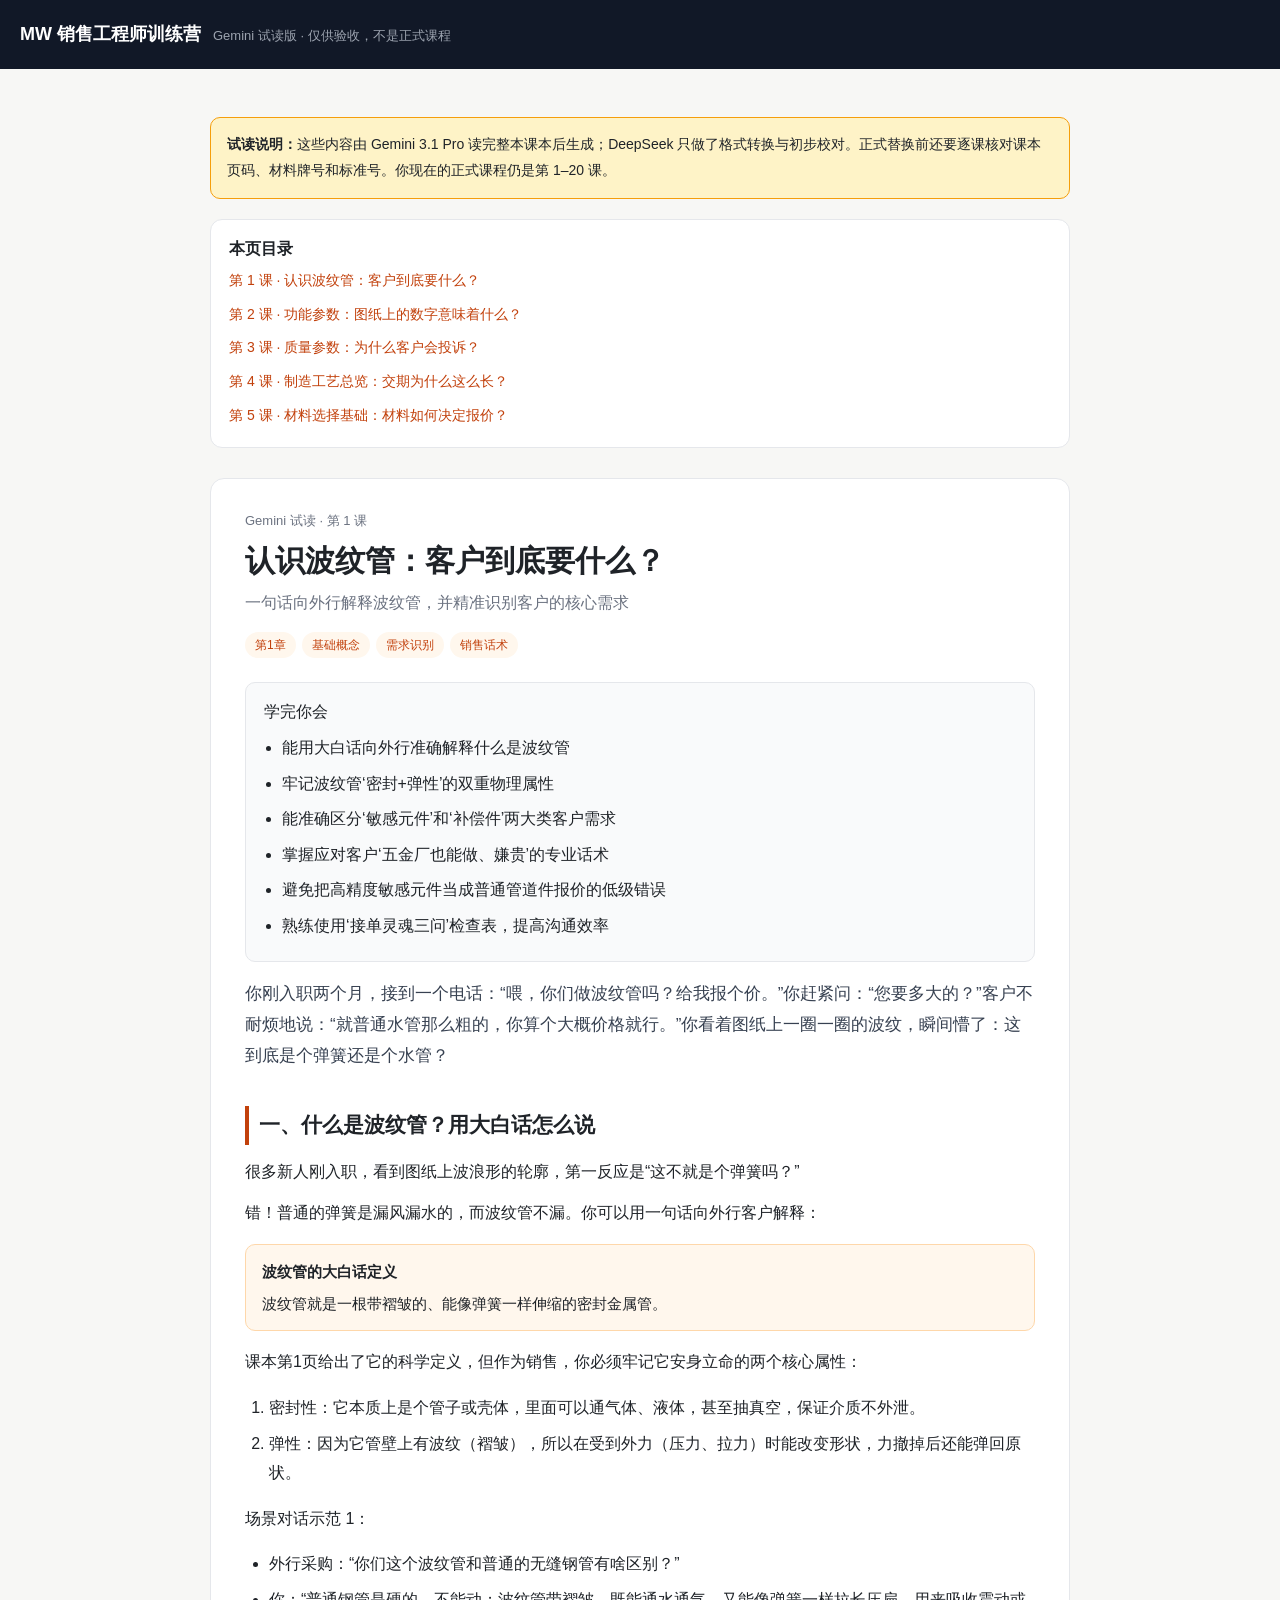
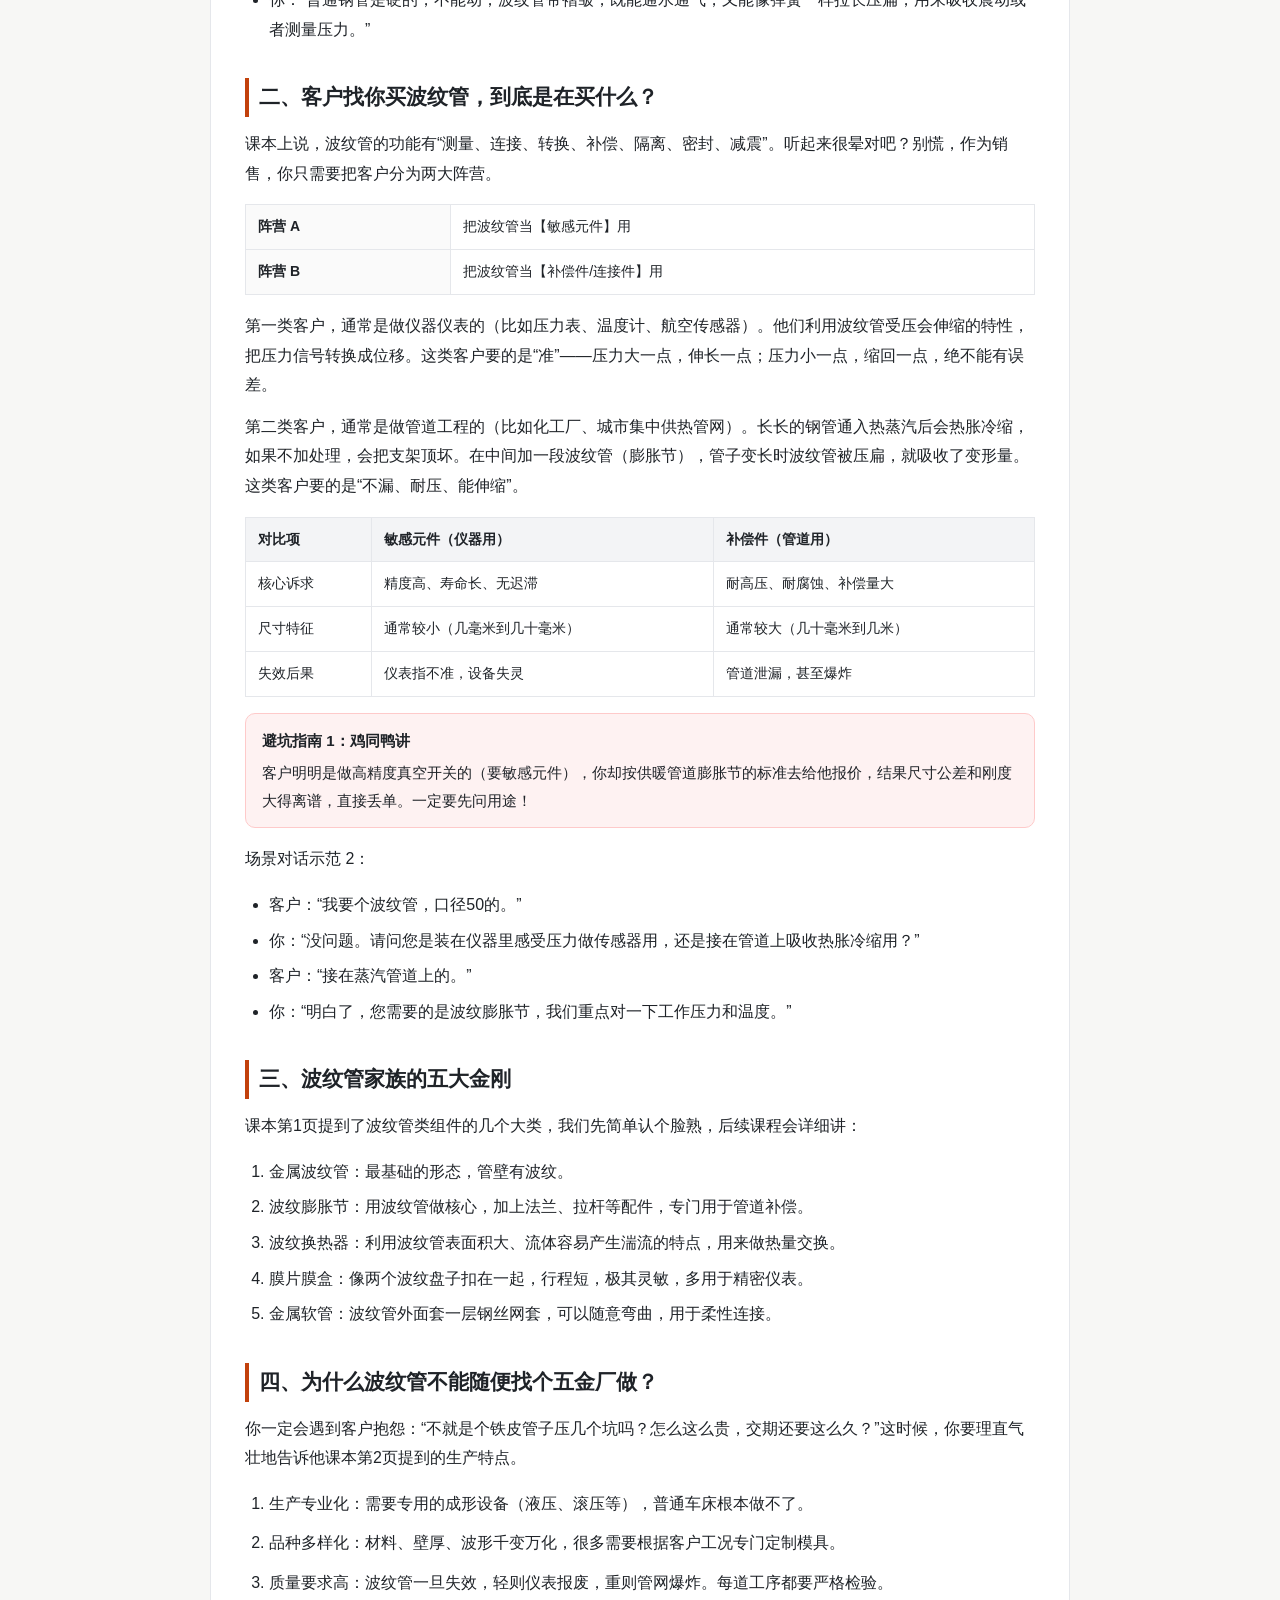
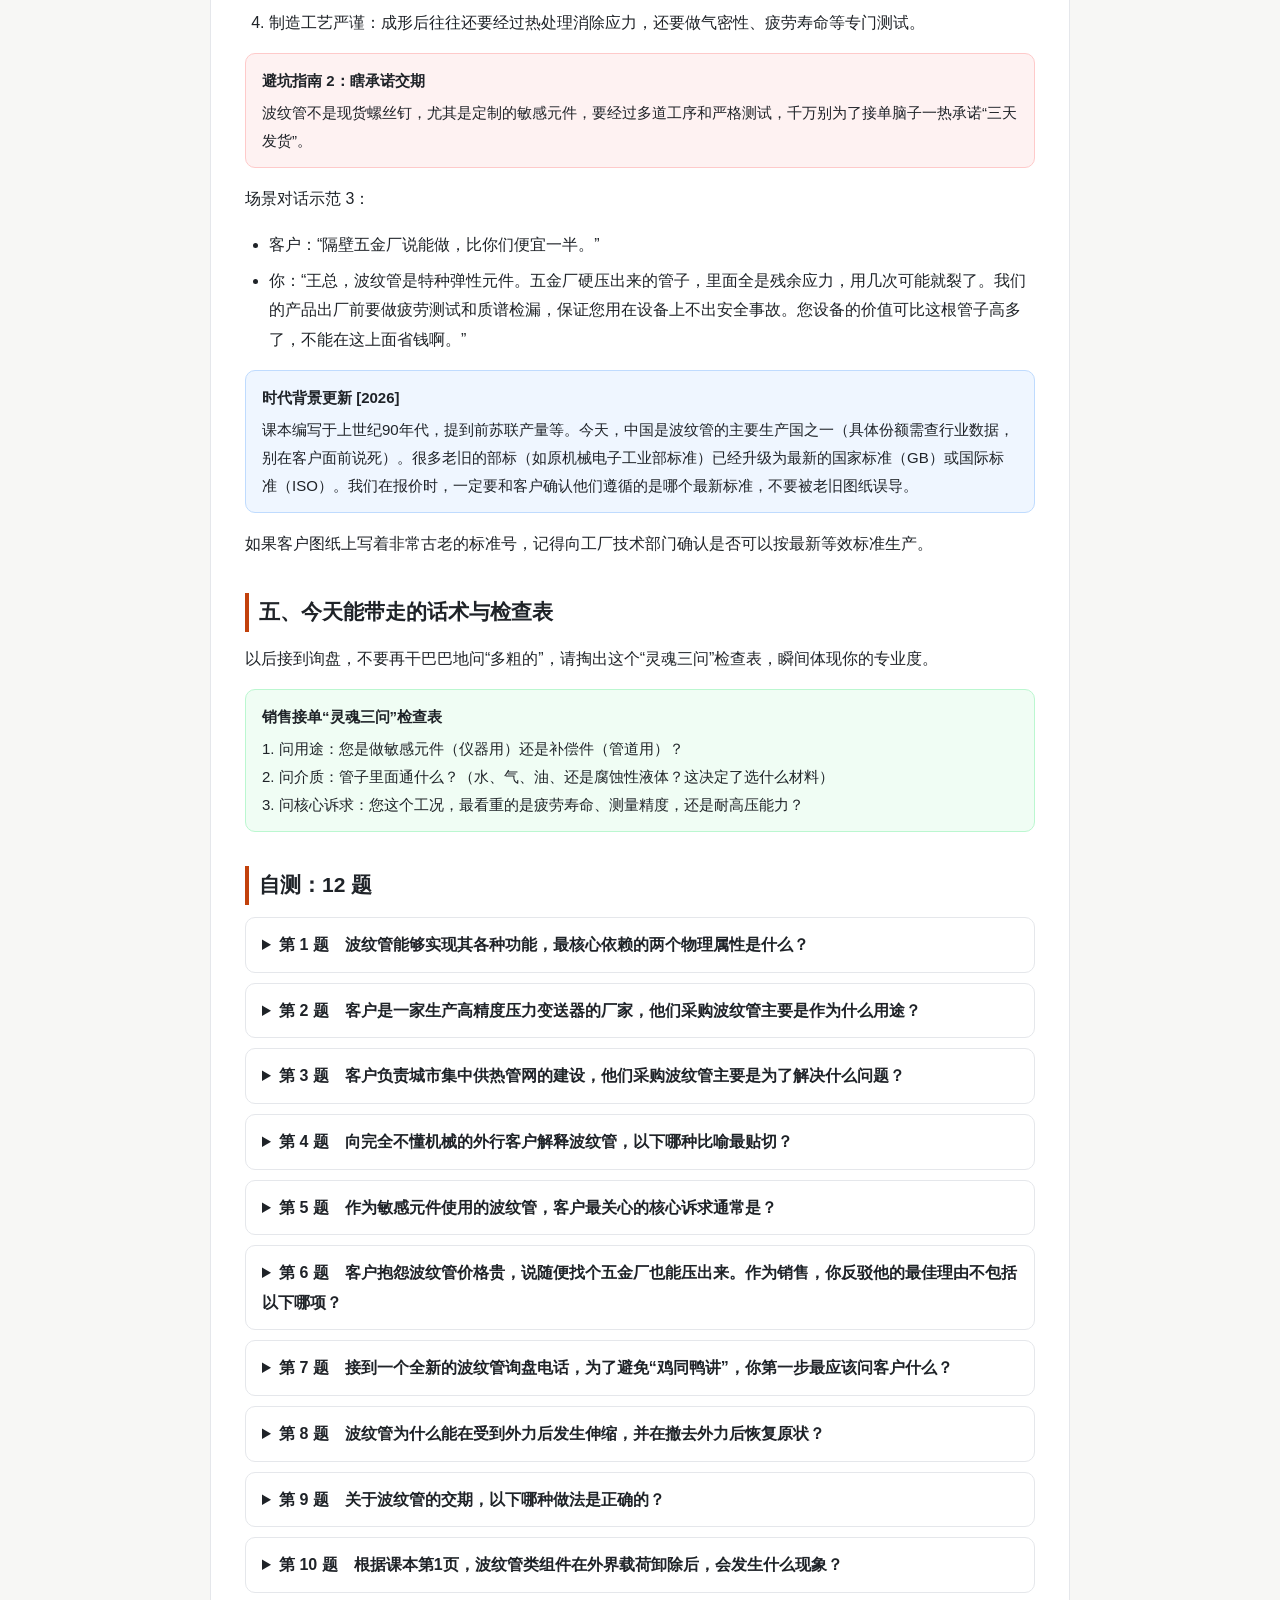
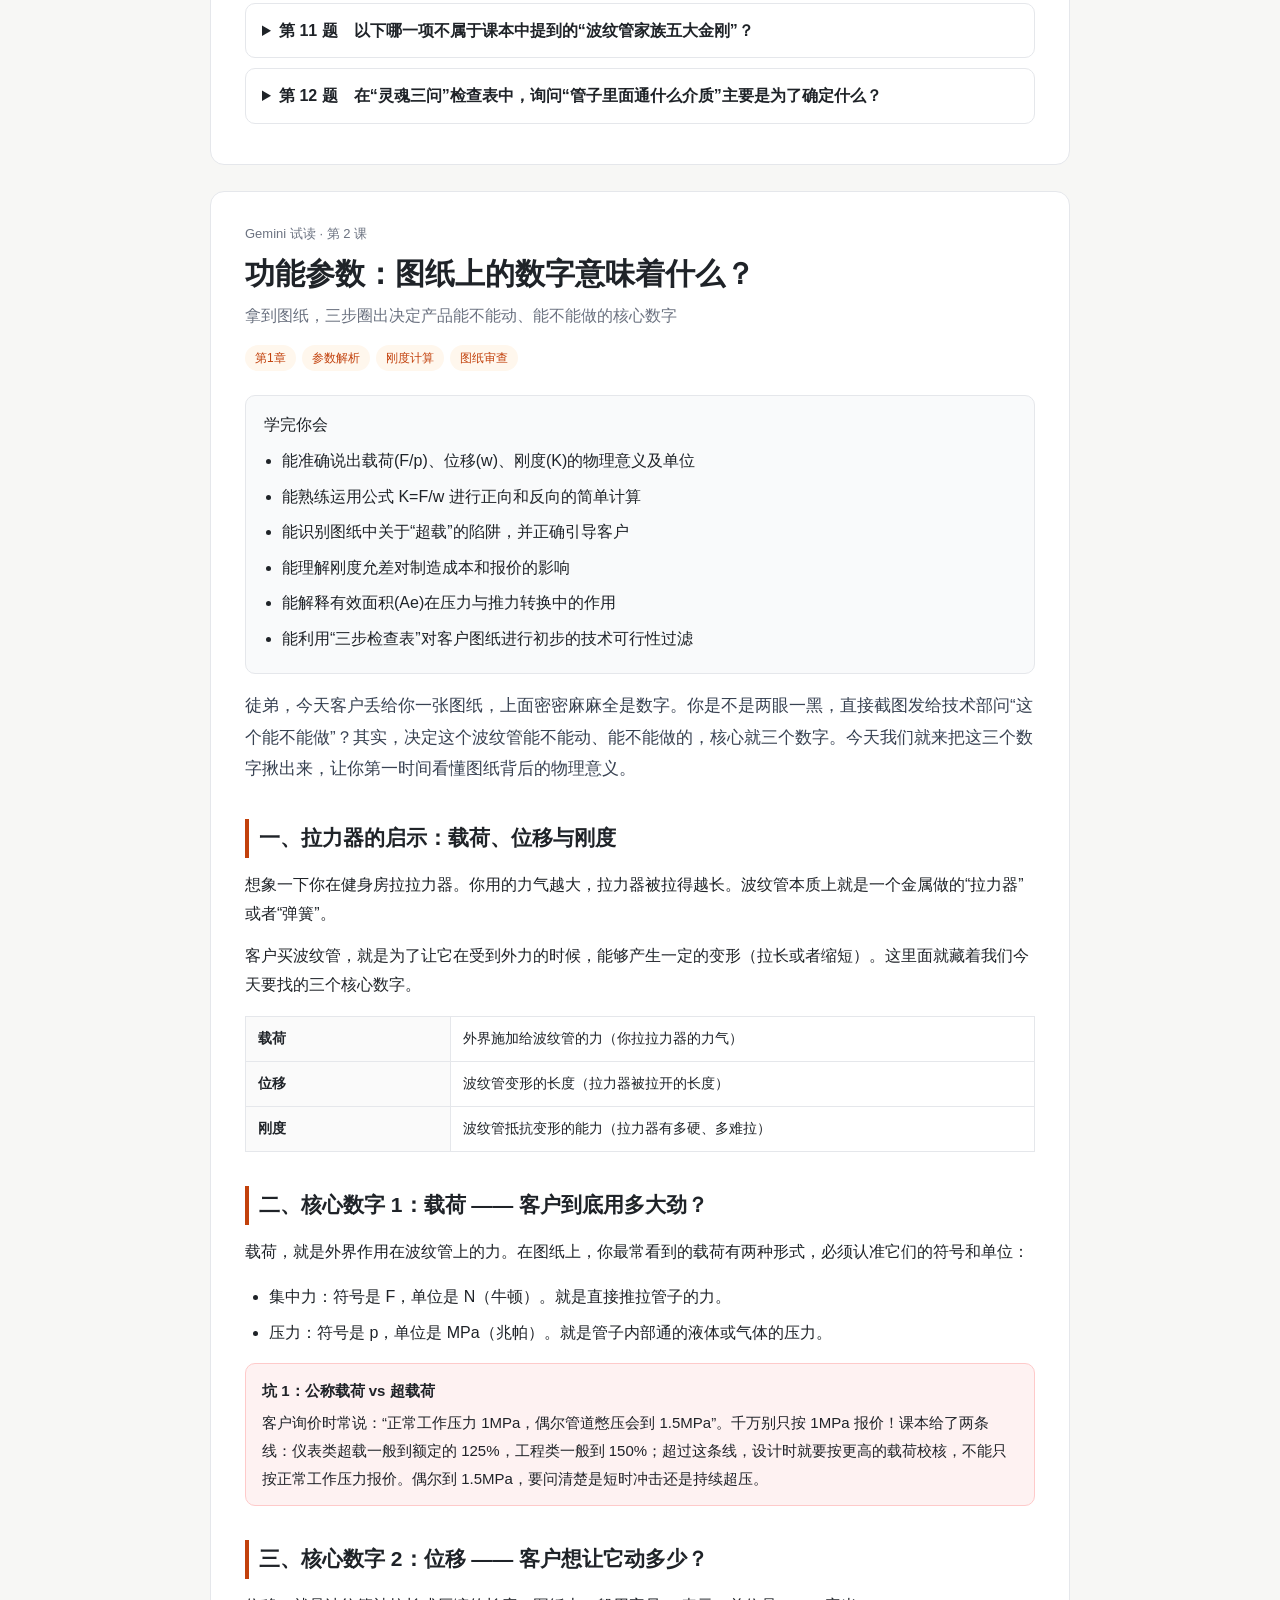
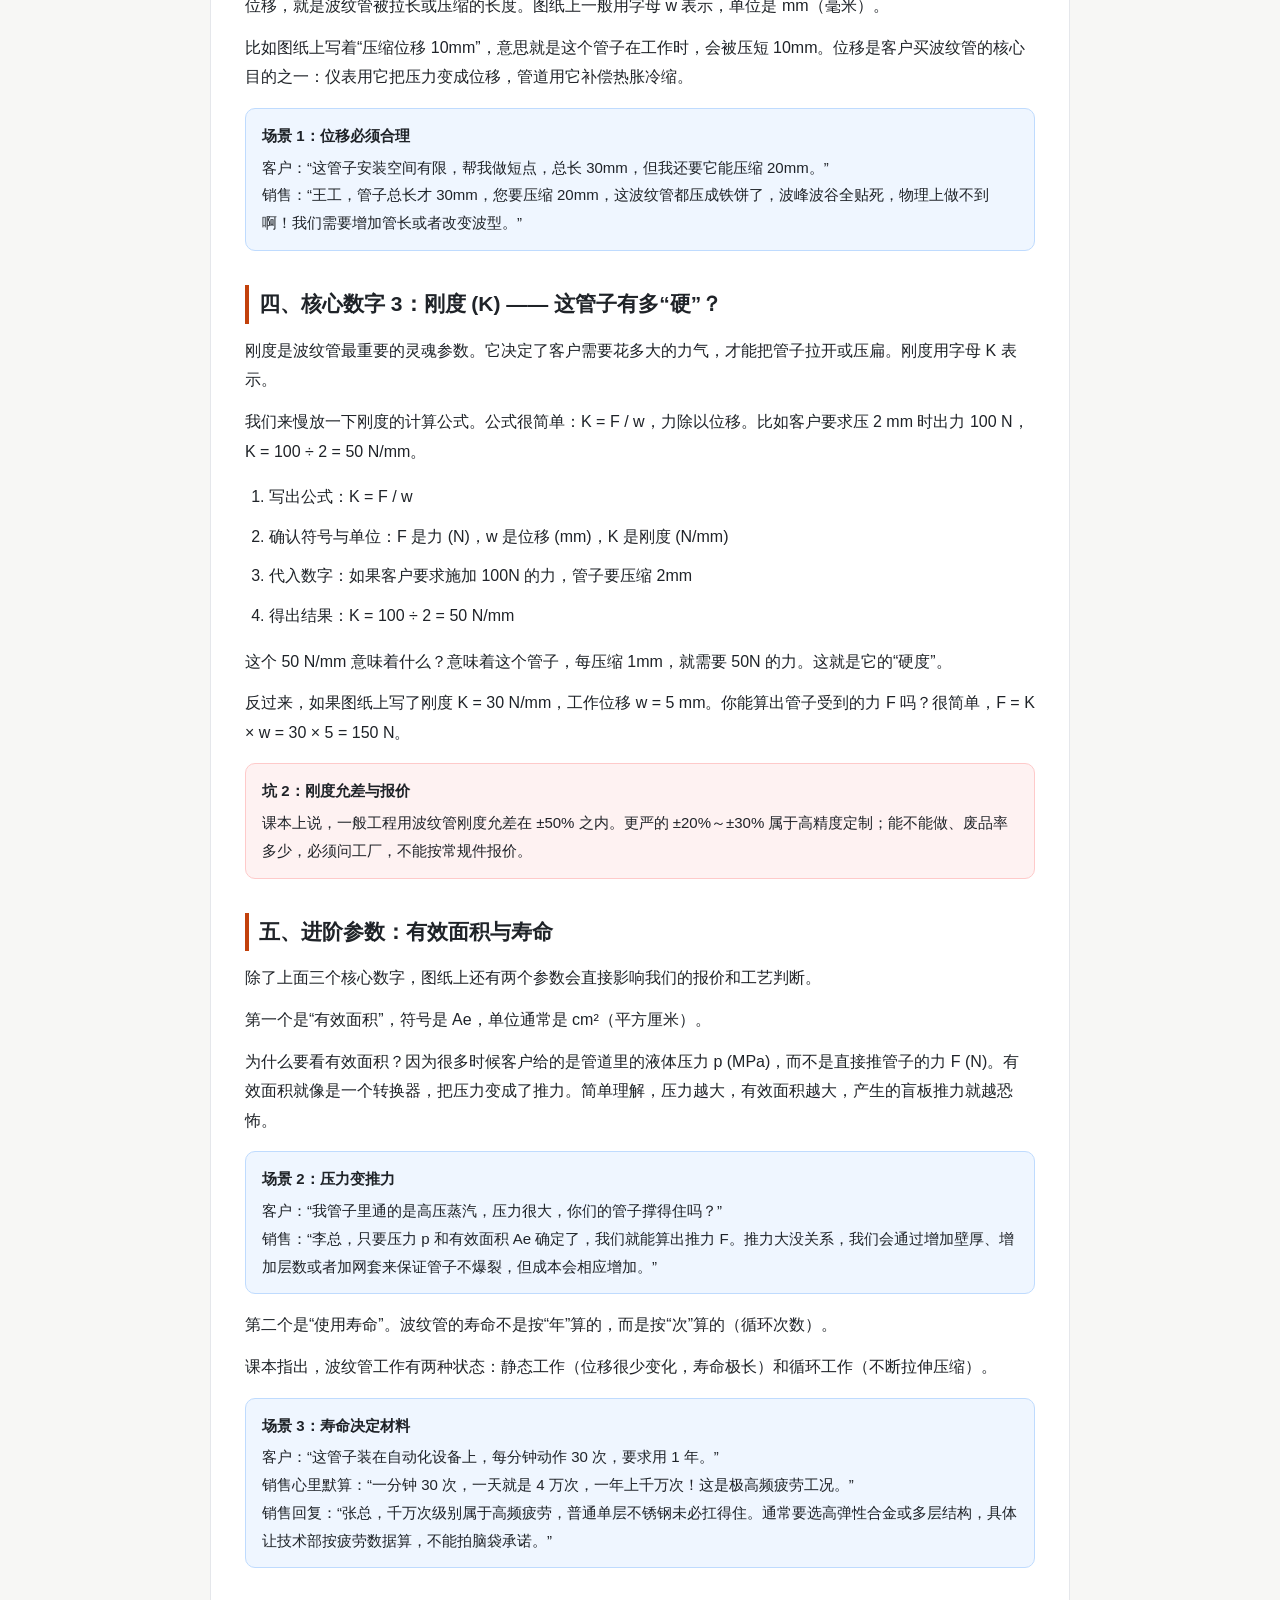
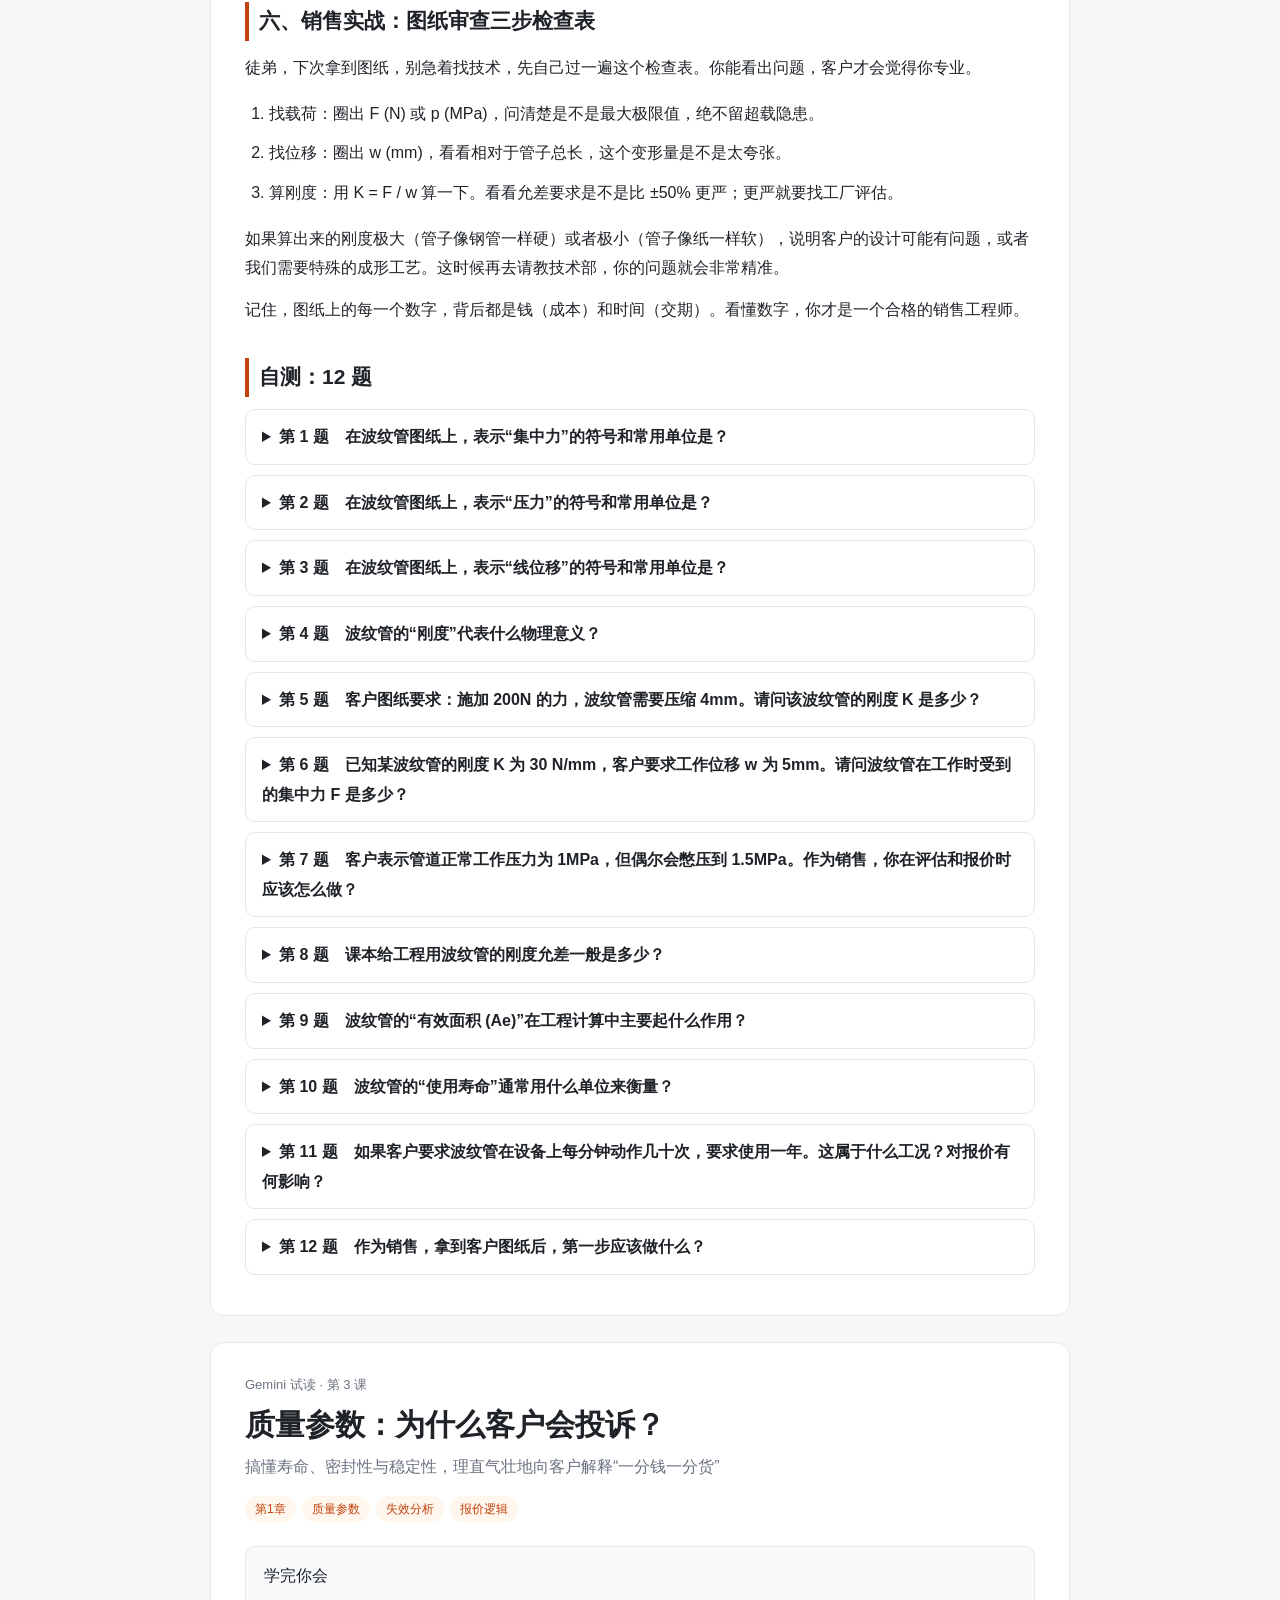
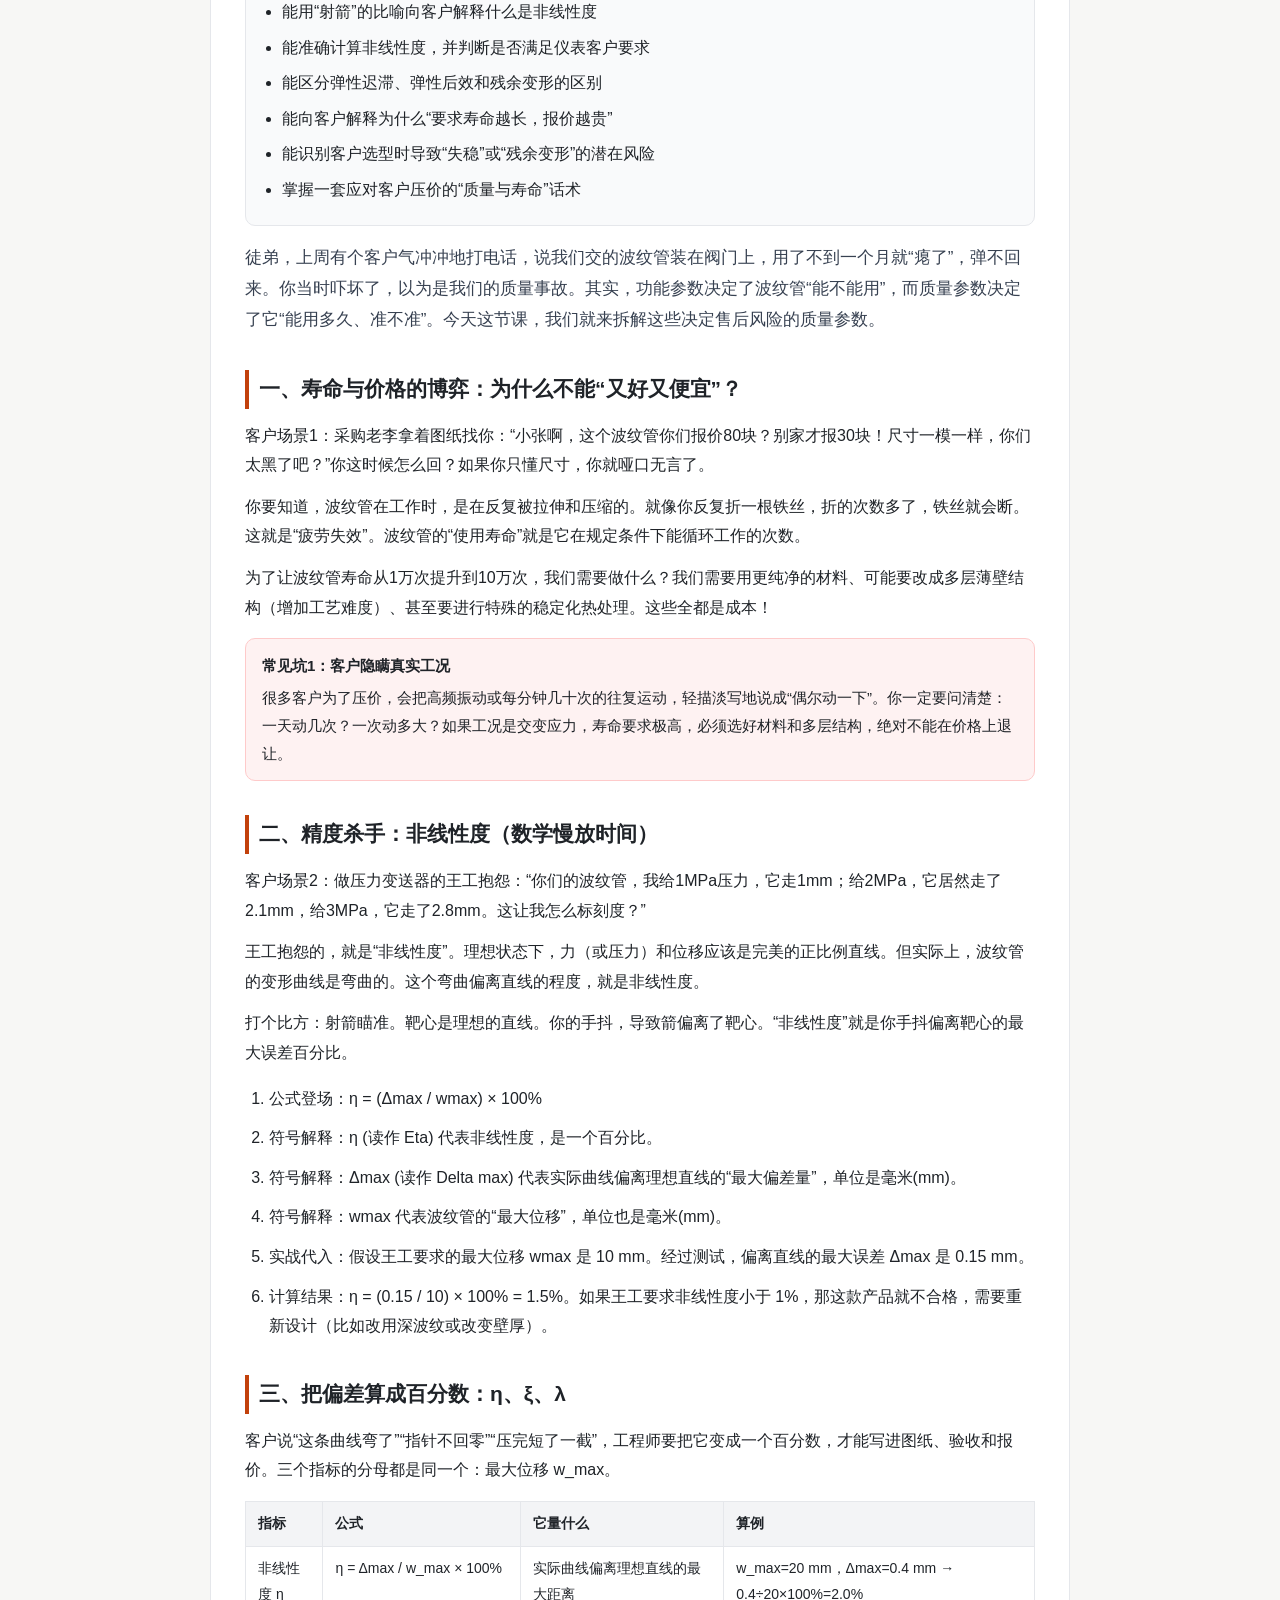
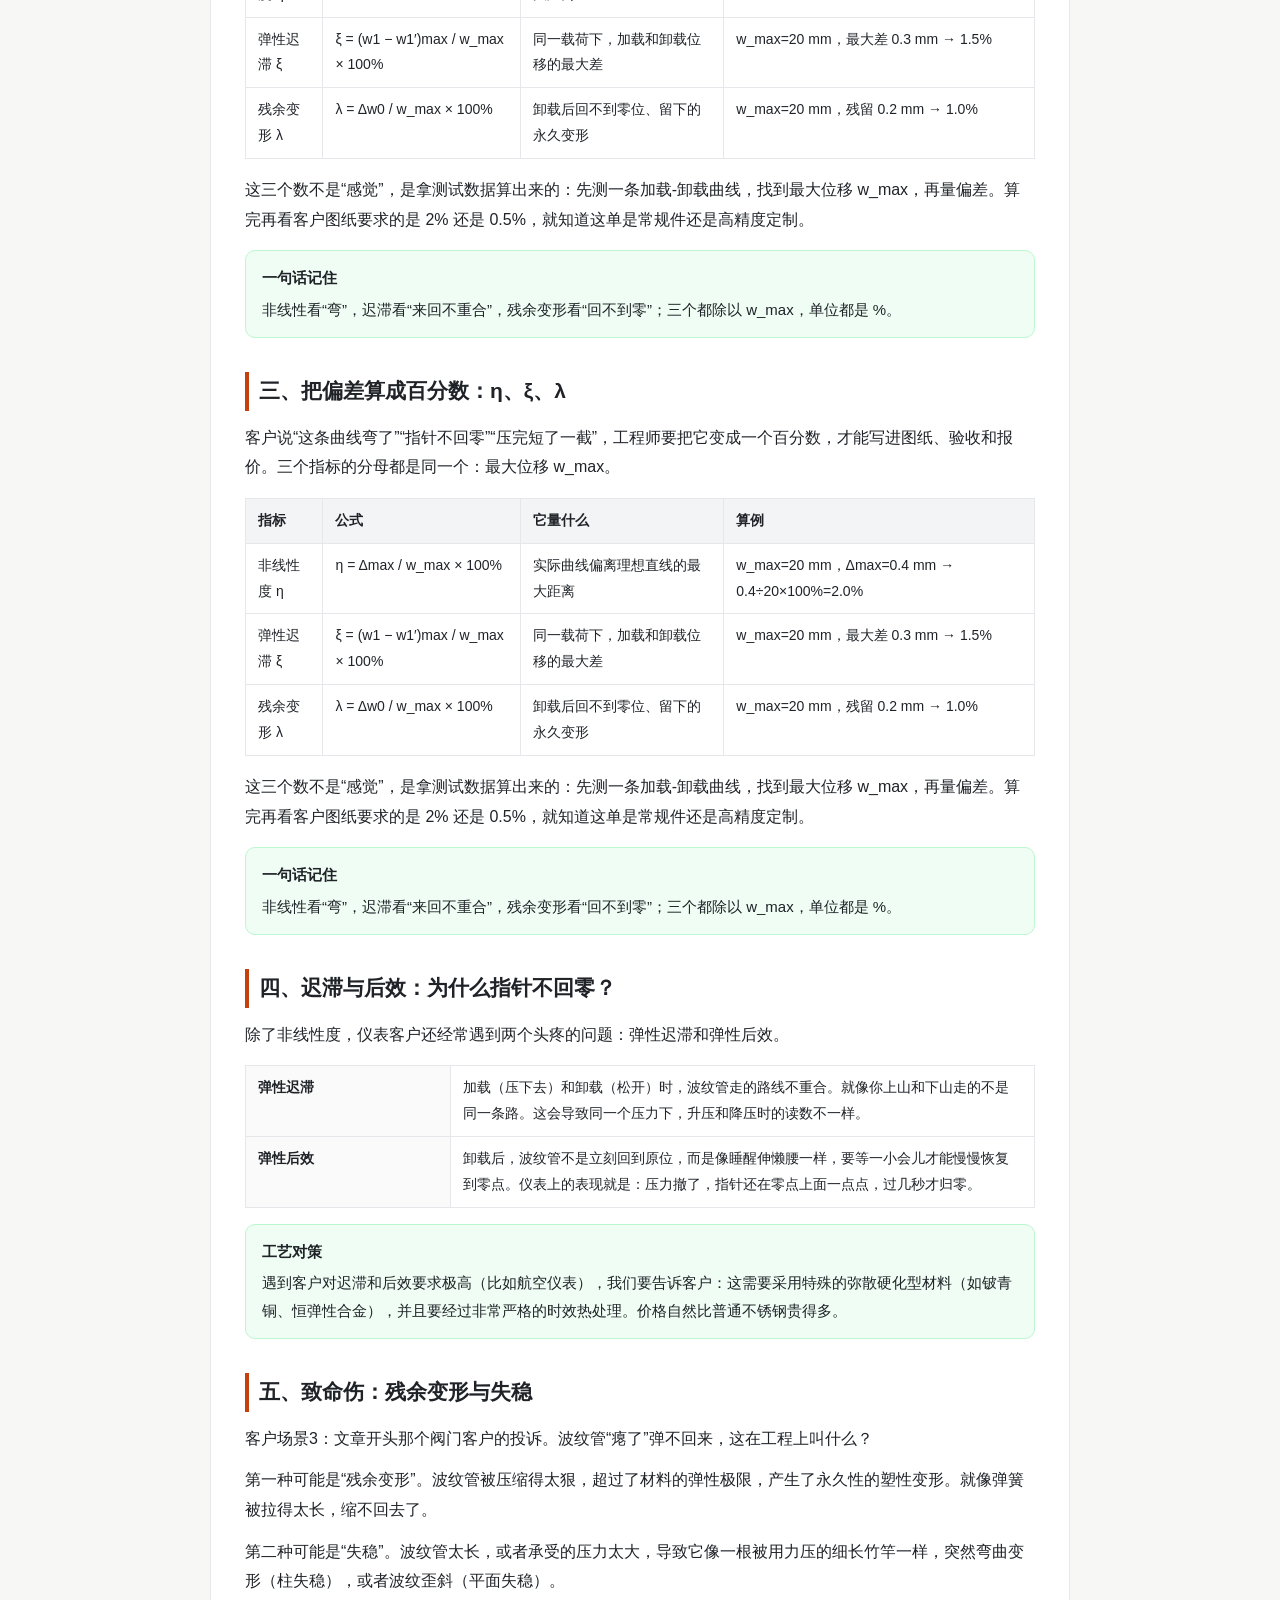
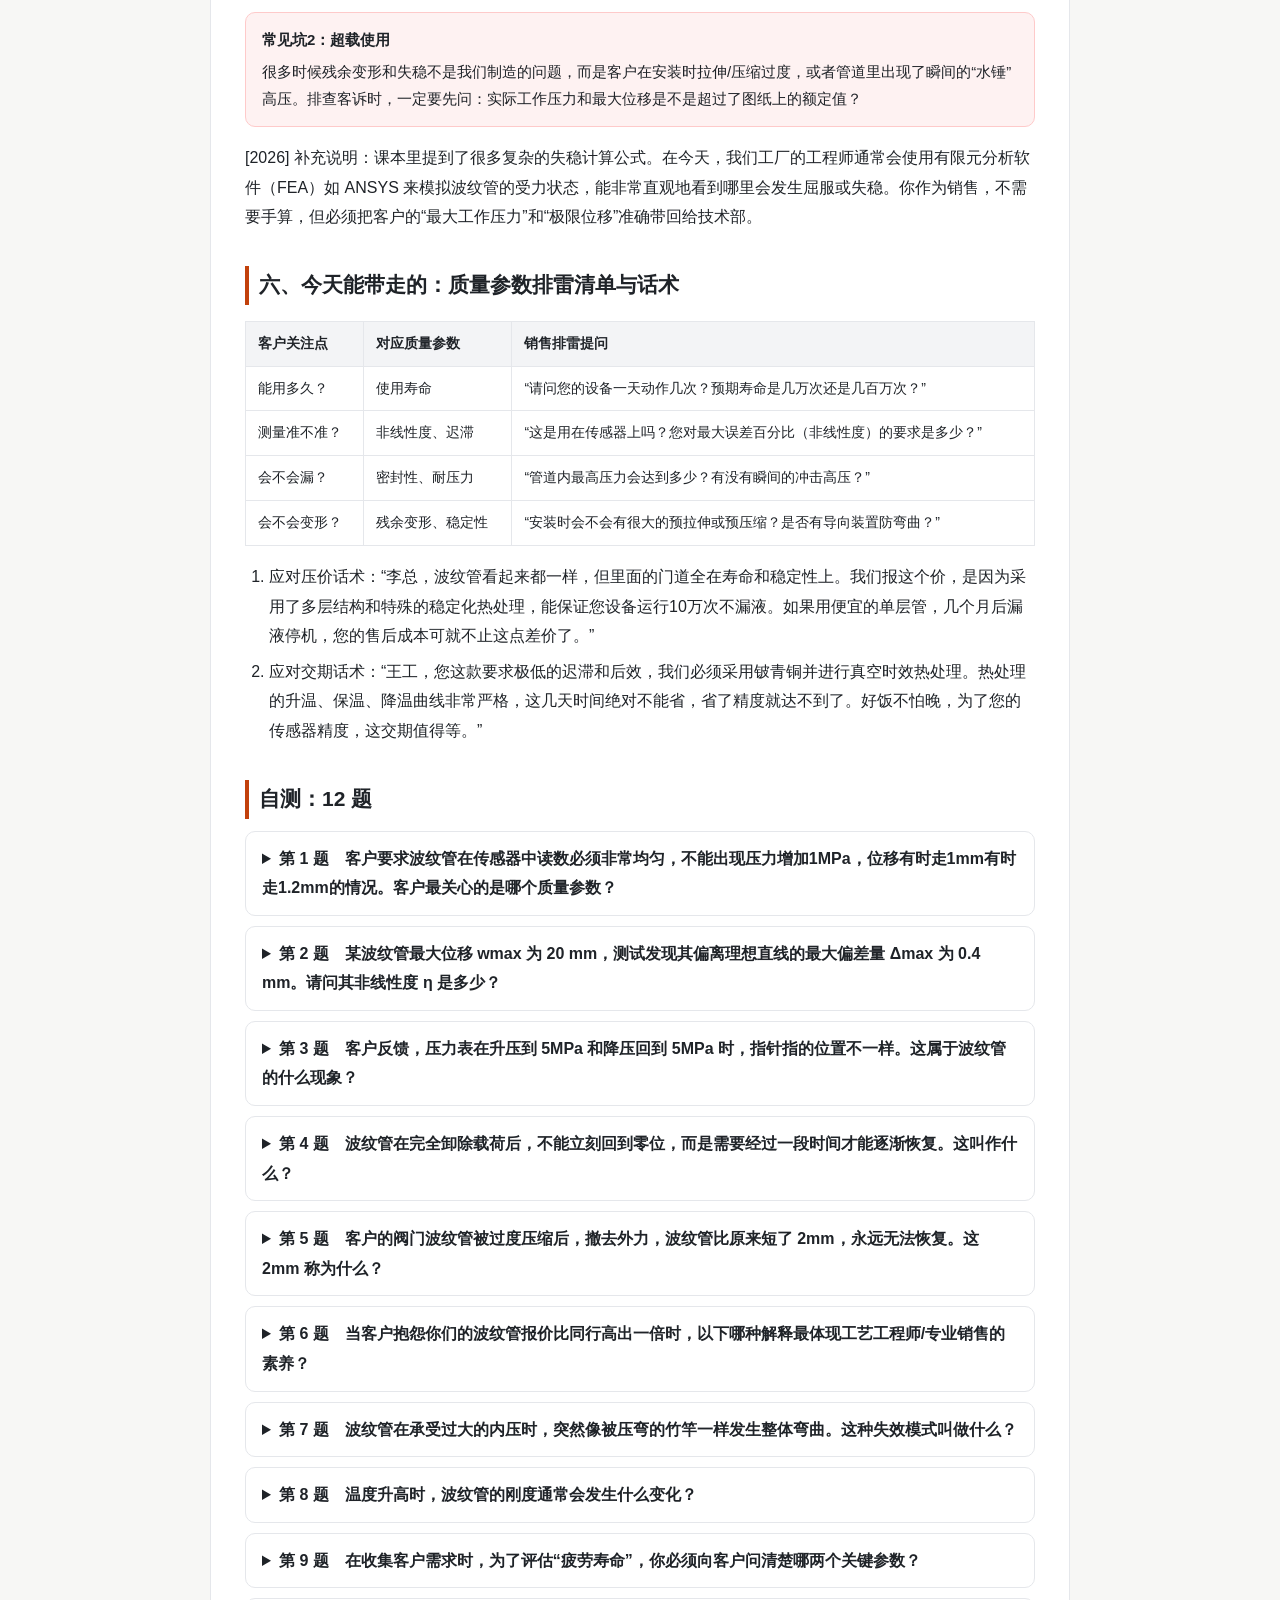
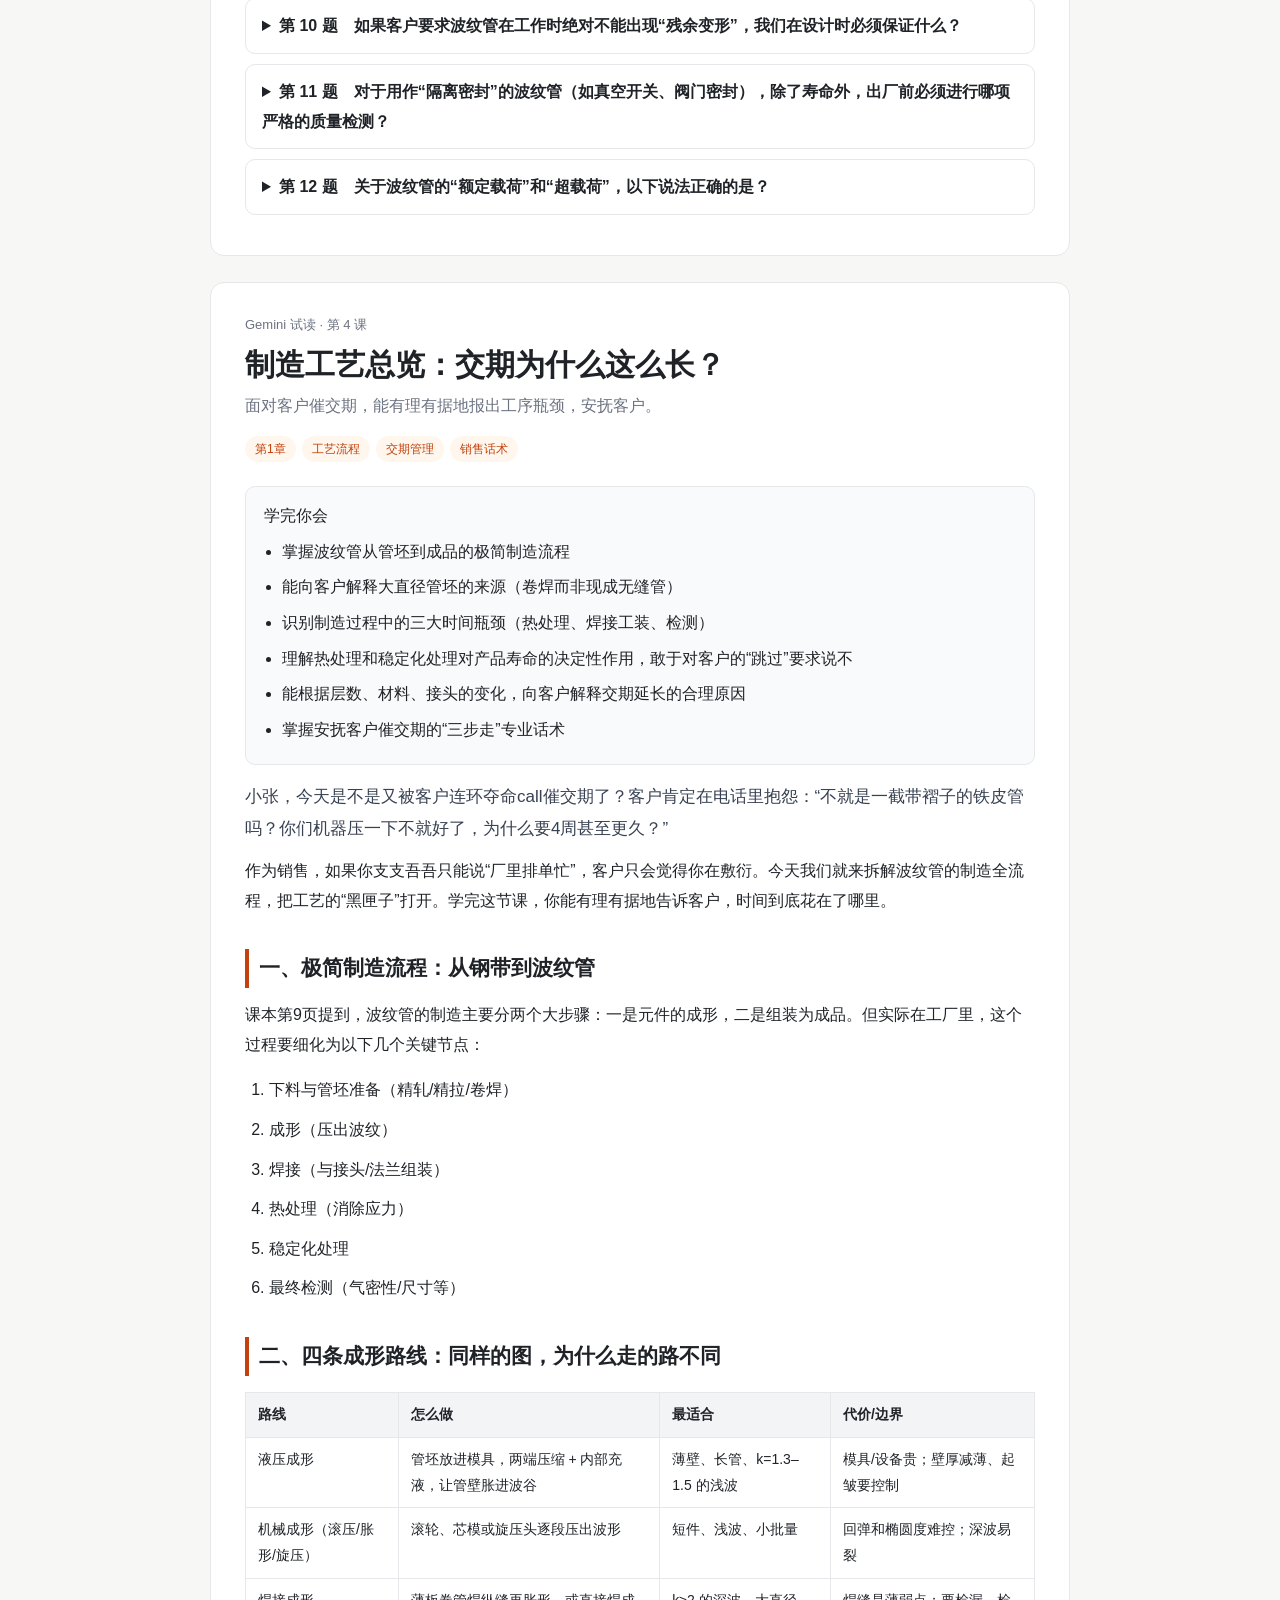
==== commit af0fcca8: "deploy: gemini.html" ====
--- a/gemini.html
+++ b/gemini.html
@@ -48,7 +48,7 @@
 <div class="top"><b>MW 销售工程师训练营</b><span>Gemini 试读版 · 仅供验收，不是正式课程</span></div>
 <div class="wrap">
   <div class="notice"><b>试读说明：</b>这些内容由 Gemini 3.1 Pro 读完整本课本后生成；DeepSeek 只做了格式转换与初步校对。正式替换前还要逐课核对课本页码、材料牌号和标准号。你现在的正式课程仍是第 1–20 课。</div>
-  <div class="toc"><b>本页目录</b><a href="#l1">第 1 课 · 认识波纹管：客户到底要什么？</a><a href="#l2">第 2 课 · 功能参数：图纸上的数字意味着什么？</a><a href="#l3">第 3 课 · 质量参数：为什么客户会投诉？</a></div>
+  <div class="toc"><b>本页目录</b><a href="#l1">第 1 课 · 认识波纹管：客户到底要什么？</a><a href="#l2">第 2 课 · 功能参数：图纸上的数字意味着什么？</a><a href="#l3">第 3 课 · 质量参数：为什么客户会投诉？</a><a href="#l4">第 4 课 · 制造工艺总览：交期为什么这么长？</a><a href="#l5">第 5 课 · 材料选择基础：材料如何决定报价？</a></div>
   
 <section class="lesson" id="l1">
   <div class="crumbs">Gemini 试读 · 第 1 课</div>
@@ -107,10 +107,10 @@
 <h2>二、核心数字 1：载荷 —— 客户到底用多大劲？</h2>
 <p>载荷，就是外界作用在波纹管上的力。在图纸上，你最常看到的载荷有两种形式，必须认准它们的符号和单位：</p>
 <ul><li>集中力：符号是 F，单位是 N（牛顿）。就是直接推拉管子的力。</li><li>压力：符号是 p，单位是 MPa（兆帕）。就是管子内部通的液体或气体的压力。</li></ul>
-<div class="callout warn"><div class="ct">坑 1：公称载荷 vs 超载荷</div>客户询价时常说：“正常工作压力 1MPa，偶尔管道憋压会到 1.5MPa”。千万别只按 1MPa 报价！课本上明确指出，工程用的波纹管一般限定在额定载荷内，不允许任何超载。偶尔到 1.5MPa，设计时就必须按 1.5MPa 来算，否则管子直接爆裂失效，这个锅就是销售的。</div>
+<div class="callout warn"><div class="ct">坑 1：公称载荷 vs 超载荷</div>客户询价时常说：“正常工作压力 1MPa，偶尔管道憋压会到 1.5MPa”。千万别只按 1MPa 报价！课本给了两条线：仪表类超载一般到额定的 125%，工程类一般到 150%；超过这条线，设计时就要按更高的载荷校核，不能只按正常工作压力报价。偶尔到 1.5MPa，要问清楚是短时冲击还是持续超压。</div>
 <h2>三、核心数字 2：位移 —— 客户想让它动多少？</h2>
 <p>位移，就是波纹管被拉长或压缩的长度。图纸上一般用字母 w 表示，单位是 mm（毫米）。</p>
-<p>比如图纸上写着“压缩位移 10mm”，意思就是这个管子在工作时，会被压短 10mm。位移是客户买波纹管的核心目的，因为波纹管就是用来补偿管道热胀冷缩产生的位移的。</p>
+<p>比如图纸上写着“压缩位移 10mm”，意思就是这个管子在工作时，会被压短 10mm。位移是客户买波纹管的核心目的之一：仪表用它把压力变成位移，管道用它补偿热胀冷缩。</p>
 <div class="callout note"><div class="ct">场景 1：位移必须合理</div>客户：“这管子安装空间有限，帮我做短点，总长 30mm，但我还要它能压缩 20mm。”<br>销售：“王工，管子总长才 30mm，您要压缩 20mm，这波纹管都压成铁饼了，波峰波谷全贴死，物理上做不到啊！我们需要增加管长或者改变波型。”</div>
 <h2>四、核心数字 3：刚度 (K) —— 这管子有多“硬”？</h2>
 <p>刚度是波纹管最重要的灵魂参数。它决定了客户需要花多大的力气，才能把管子拉开或压扁。刚度用字母 K 表示。</p>
@@ -126,10 +126,10 @@
 <div class="callout note"><div class="ct">场景 2：压力变推力</div>客户：“我管子里通的是高压蒸汽，压力很大，你们的管子撑得住吗？”<br>销售：“李总，只要压力 p 和有效面积 Ae 确定了，我们就能算出推力 F。推力大没关系，我们会通过增加壁厚、增加层数或者加网套来保证管子不爆裂，但成本会相应增加。”</div>
 <p>第二个是“使用寿命”。波纹管的寿命不是按“年”算的，而是按“次”算的（循环次数）。</p>
 <p>课本指出，波纹管工作有两种状态：静态工作（位移很少变化，寿命极长）和循环工作（不断拉伸压缩）。</p>
-<div class="callout note"><div class="ct">场景 3：寿命决定材料</div>客户：“这管子装在自动化设备上，每分钟动作 30 次，要求用 1 年。”<br>销售心里默算：“一分钟 30 次，一天就是 4 万次，一年上千万次！这是极高频疲劳工况。”<br>销售回复：“张总，千万次级别的寿命，普通的单层不锈钢肯定不行，容易疲劳断裂失效。必须用高弹性合金或者多层结构，这个方案我让技术部给您专门出。”</div>
+<div class="callout note"><div class="ct">场景 3：寿命决定材料</div>客户：“这管子装在自动化设备上，每分钟动作 30 次，要求用 1 年。”<br>销售心里默算：“一分钟 30 次，一天就是 4 万次，一年上千万次！这是极高频疲劳工况。”<br>销售回复：“张总，千万次级别属于高频疲劳，普通单层不锈钢未必扛得住。通常要选高弹性合金或多层结构，具体让技术部按疲劳数据算，不能拍脑袋承诺。”</div>
 <h2>六、销售实战：图纸审查三步检查表</h2>
 <p>徒弟，下次拿到图纸，别急着找技术，先自己过一遍这个检查表。你能看出问题，客户才会觉得你专业。</p>
-<ol class="steps"><li>找载荷：圈出 F (N) 或 p (MPa)，问清楚是不是最大极限值，绝不留超载隐患。</li><li>找位移：圈出 w (mm)，看看相对于管子总长，这个变形量是不是太夸张。</li><li>算刚度：用 K = F / w 算一下。看看允差要求是不是太严（小于 ±20% 就要警惕）。</li></ol>
+<ol class="steps"><li>找载荷：圈出 F (N) 或 p (MPa)，问清楚是不是最大极限值，绝不留超载隐患。</li><li>找位移：圈出 w (mm)，看看相对于管子总长，这个变形量是不是太夸张。</li><li>算刚度：用 K = F / w 算一下。看看允差要求是不是比 ±50% 更严；更严就要找工厂评估。</li></ol>
 <p>如果算出来的刚度极大（管子像钢管一样硬）或者极小（管子像纸一样软），说明客户的设计可能有问题，或者我们需要特殊的成形工艺。这时候再去请教技术部，你的问题就会非常精准。</p>
 <p>记住，图纸上的每一个数字，背后都是钱（成本）和时间（交期）。看懂数字，你才是一个合格的销售工程师。</p>
   <h2>自测：12 题</h2>
@@ -159,6 +159,11 @@
 <div class="tw"><table><thead><tr><th>指标</th><th>公式</th><th>它量什么</th><th>算例</th></tr></thead><tbody><tr><td>非线性度 η</td><td>η = Δmax / w_max × 100%</td><td>实际曲线偏离理想直线的最大距离</td><td>w_max=20 mm，Δmax=0.4 mm → 0.4÷20×100%=2.0%</td></tr><tr><td>弹性迟滞 ξ</td><td>ξ = (w1 − w1′)max / w_max × 100%</td><td>同一载荷下，加载和卸载位移的最大差</td><td>w_max=20 mm，最大差 0.3 mm → 1.5%</td></tr><tr><td>残余变形 λ</td><td>λ = Δw0 / w_max × 100%</td><td>卸载后回不到零位、留下的永久变形</td><td>w_max=20 mm，残留 0.2 mm → 1.0%</td></tr></tbody></table></div>
 <p>这三个数不是“感觉”，是拿测试数据算出来的：先测一条加载-卸载曲线，找到最大位移 w_max，再量偏差。算完再看客户图纸要求的是 2% 还是 0.5%，就知道这单是常规件还是高精度定制。</p>
 <div class="callout tip"><div class="ct">一句话记住</div>非线性看“弯”，迟滞看“来回不重合”，残余变形看“回不到零”；三个都除以 w_max，单位都是 %。</div>
+<h2>三、把偏差算成百分数：η、ξ、λ</h2>
+<p>客户说“这条曲线弯了”“指针不回零”“压完短了一截”，工程师要把它变成一个百分数，才能写进图纸、验收和报价。三个指标的分母都是同一个：最大位移 w_max。</p>
+<div class="tw"><table><thead><tr><th>指标</th><th>公式</th><th>它量什么</th><th>算例</th></tr></thead><tbody><tr><td>非线性度 η</td><td>η = Δmax / w_max × 100%</td><td>实际曲线偏离理想直线的最大距离</td><td>w_max=20 mm，Δmax=0.4 mm → 0.4÷20×100%=2.0%</td></tr><tr><td>弹性迟滞 ξ</td><td>ξ = (w1 − w1′)max / w_max × 100%</td><td>同一载荷下，加载和卸载位移的最大差</td><td>w_max=20 mm，最大差 0.3 mm → 1.5%</td></tr><tr><td>残余变形 λ</td><td>λ = Δw0 / w_max × 100%</td><td>卸载后回不到零位、留下的永久变形</td><td>w_max=20 mm，残留 0.2 mm → 1.0%</td></tr></tbody></table></div>
+<p>这三个数不是“感觉”，是拿测试数据算出来的：先测一条加载-卸载曲线，找到最大位移 w_max，再量偏差。算完再看客户图纸要求的是 2% 还是 0.5%，就知道这单是常规件还是高精度定制。</p>
+<div class="callout tip"><div class="ct">一句话记住</div>非线性看“弯”，迟滞看“来回不重合”，残余变形看“回不到零”；三个都除以 w_max，单位都是 %。</div>
 <h2>四、迟滞与后效：为什么指针不回零？</h2>
 <p>除了非线性度，仪表客户还经常遇到两个头疼的问题：弹性迟滞和弹性后效。</p>
 <div class="tw"><table class="kv"><tbody><tr><th>弹性迟滞</th><td>加载（压下去）和卸载（松开）时，波纹管走的路线不重合。就像你上山和下山走的不是同一条路。这会导致同一个压力下，升压和降压时的读数不一样。</td></tr><tr><th>弹性后效</th><td>卸载后，波纹管不是立刻回到原位，而是像睡醒伸懒腰一样，要等一小会儿才能慢慢恢复到零点。仪表上的表现就是：压力撤了，指针还在零点上面一点点，过几秒才归零。</td></tr></tbody></table></div>
@@ -176,5 +181,88 @@
   <details class="q"><summary>第 1 题　客户要求波纹管在传感器中读数必须非常均匀，不能出现压力增加1MPa，位移有时走1mm有时走1.2mm的情况。客户最关心的是哪个质量参数？</summary><ol class="opts"><li>使用寿命</li><li>非线性度</li><li>密封性</li><li>耐压力</li></ol><div class="ans">答案：非线性度<br><span>非线性度反映了实际位移曲线偏离理想直线的程度，直接决定了传感器刻度的均匀性和测量的准确性。</span></div></details><details class="q"><summary>第 2 题　某波纹管最大位移 wmax 为 20 mm，测试发现其偏离理想直线的最大偏差量 Δmax 为 0.4 mm。请问其非线性度 η 是多少？</summary><ol class="opts"><li>0.5%</li><li>1.0%</li><li>2.0%</li><li>4.0%</li></ol><div class="ans">答案：2.0%<br><span>根据公式 η = (Δmax / wmax) × 100%，代入数据：(0.4 / 20) × 100% = 2.0%。</span></div></details><details class="q"><summary>第 3 题　客户反馈，压力表在升压到 5MPa 和降压回到 5MPa 时，指针指的位置不一样。这属于波纹管的什么现象？</summary><ol class="opts"><li>弹性迟滞</li><li>残余变形</li><li>失稳</li><li>热弹性效应</li></ol><div class="ans">答案：弹性迟滞<br><span>加载和卸载过程中，弹性特性曲线不重合的现象称为弹性迟滞，会导致同一点的升压和降压读数不一致。</span></div></details><details class="q"><summary>第 4 题　波纹管在完全卸除载荷后，不能立刻回到零位，而是需要经过一段时间才能逐渐恢复。这叫作什么？</summary><ol class="opts"><li>弹性迟滞</li><li>弹性后效</li><li>残余变形</li><li>塑性变形</li></ol><div class="ans">答案：弹性后效<br><span>当载荷停止变动或完全卸载后，弹性元件不是立即完成相应的位移，而是要经过一段时间后才能逐渐回复的现象称为弹性后效。</span></div></details><details class="q"><summary>第 5 题　客户的阀门波纹管被过度压缩后，撤去外力，波纹管比原来短了 2mm，永远无法恢复。这 2mm 称为什么？</summary><ol class="opts"><li>最大位移</li><li>弹性后效</li><li>残余变形</li><li>额定位移</li></ol><div class="ans">答案：残余变形<br><span>卸载后经过相当长的一段时间仍不能回复到原始位置，产生的一个永久变形的残留值，称为残余变形。</span></div></details><details class="q"><summary>第 6 题　当客户抱怨你们的波纹管报价比同行高出一倍时，以下哪种解释最体现工艺工程师/专业销售的素养？</summary><ol class="opts"><li>“我们老板定的价，我也没办法。”</li><li>“我们公司大，品牌溢价高。”</li><li>“为了满足您10万次的寿命要求，我们采用了多层薄壁结构和专门的稳定化热处理，确保长期运行不疲劳断裂。”</li><li>“别人的材料肯定是假的。”</li></ol><div class="ans">答案：“为了满足您10万次的寿命要求，我们采用了多层薄壁结构和专门的稳定化热处理，确保长期运行不疲劳断裂。”<br><span>寿命要求直接影响结构设计（如多层）和制造工艺（如热处理），这些都会显著增加成本。用专业的技术逻辑解释价格差异是最有效的。</span></div></details><details class="q"><summary>第 7 题　波纹管在承受过大的内压时，突然像被压弯的竹竿一样发生整体弯曲。这种失效模式叫做什么？</summary><ol class="opts"><li>疲劳断裂</li><li>柱失稳</li><li>平面失稳</li><li>腐蚀穿孔</li></ol><div class="ans">答案：柱失稳<br><span>波纹管在内压或轴向压缩力作用下，整体轴线偏离原来的直线位置而发生弯曲，这属于柱失稳。</span></div></details><details class="q"><summary>第 8 题　温度升高时，波纹管的刚度通常会发生什么变化？</summary><ol class="opts"><li>变大</li><li>变小</li><li>不变</li><li>随机变化</li></ol><div class="ans">答案：变小<br><span>随着温度升高，材料的弹性模量会下降（热弹性效应），导致波纹管的刚度变小，承压能力也会降低。</span></div></details><details class="q"><summary>第 9 题　在收集客户需求时，为了评估“疲劳寿命”，你必须向客户问清楚哪两个关键参数？</summary><ol class="opts"><li>内径和外径</li><li>工作压力和工作位移的循环频率/次数</li><li>接口形式和法兰尺寸</li><li>表面光洁度和包装要求</li></ol><div class="ans">答案：工作压力和工作位移的循环频率/次数<br><span>寿命是由交变载荷决定的，因此必须知道工作压力、位移的变化情况以及预期的循环次数。</span></div></details><details class="q"><summary>第 10 题　如果客户要求波纹管在工作时绝对不能出现“残余变形”，我们在设计时必须保证什么？</summary><ol class="opts"><li>工作应力不能超过材料的屈服强度（或弹性极限）</li><li>波纹管的长度必须大于外径</li><li>必须使用最厚的钢板</li><li>必须在零下温度工作</li></ol><div class="ans">答案：工作应力不能超过材料的屈服强度（或弹性极限）<br><span>残余变形的本质是材料发生了塑性变形，因此工作应力必须严格控制在材料的弹性极限（或屈服强度）以内。</span></div></details><details class="q"><summary>第 11 题　对于用作“隔离密封”的波纹管（如真空开关、阀门密封），除了寿命外，出厂前必须进行哪项严格的质量检测？</summary><ol class="opts"><li>颜色检测</li><li>密封性检测（如气压、氦质谱检漏）</li><li>导电率检测</li><li>磁性检测</li></ol><div class="ans">答案：密封性检测（如气压、氦质谱检漏）<br><span>隔离密封件的核心功能是保证内外介质不泄漏，因此密封性检测（检漏）是必不可少的质量把关步骤。</span></div></details><details class="q"><summary>第 12 题　关于波纹管的“额定载荷”和“超载荷”，以下说法正确的是？</summary><ol class="opts"><li>工程应用中，波纹管可以长期在超载荷下工作。</li><li>对于仪表敏感元件，允许瞬间超过额定载荷的150%。</li><li>额定载荷是正常工作条件下允许使用的最大载荷值。</li><li>超载荷不会对波纹管寿命产生任何影响。</li></ol><div class="ans">答案：额定载荷是正常工作条件下允许使用的最大载荷值。<br><span>额定载荷是正常工作条件下允许的最大值。对于敏感元件，一般限定超载能力为额定载荷的125%，且不能长期处于超载状态，否则会引起失效或寿命急剧缩短。</span></div></details>
 </section>
 
+
+<section class="lesson" id="l4">
+  <div class="crumbs">Gemini 试读 · 第 4 课</div>
+  <h1>制造工艺总览：交期为什么这么长？</h1>
+  <p class="sub">面对客户催交期，能有理有据地报出工序瓶颈，安抚客户。</p>
+  <div class="tags"><span class="tag">第1章</span><span class="tag">工艺流程</span><span class="tag">交期管理</span><span class="tag">销售话术</span></div>
+  <div class="card"><div class="ct">学完你会</div><ul><li>掌握波纹管从管坯到成品的极简制造流程</li><li>能向客户解释大直径管坯的来源（卷焊而非现成无缝管）</li><li>识别制造过程中的三大时间瓶颈（热处理、焊接工装、检测）</li><li>理解热处理和稳定化处理对产品寿命的决定性作用，敢于对客户的“跳过”要求说不</li><li>能根据层数、材料、接头的变化，向客户解释交期延长的合理原因</li><li>掌握安抚客户催交期的“三步走”专业话术</li></ul></div>
+  <p class="lead">小张，今天是不是又被客户连环夺命call催交期了？客户肯定在电话里抱怨：“不就是一截带褶子的铁皮管吗？你们机器压一下不就好了，为什么要4周甚至更久？”</p>
+<p>作为销售，如果你支支吾吾只能说“厂里排单忙”，客户只会觉得你在敷衍。今天我们就来拆解波纹管的制造全流程，把工艺的“黑匣子”打开。学完这节课，你能有理有据地告诉客户，时间到底花在了哪里。</p>
+<h2>一、极简制造流程：从钢带到波纹管</h2>
+<p>课本第9页提到，波纹管的制造主要分两个大步骤：一是元件的成形，二是组装为成品。但实际在工厂里，这个过程要细化为以下几个关键节点：</p>
+<ol class="steps"><li>下料与管坯准备（精轧/精拉/卷焊）</li><li>成形（压出波纹）</li><li>焊接（与接头/法兰组装）</li><li>热处理（消除应力）</li><li>稳定化处理</li><li>最终检测（气密性/尺寸等）</li></ol>
+<h2>二、四条成形路线：同样的图，为什么走的路不同</h2>
+<div class="tw"><table><thead><tr><th>路线</th><th>怎么做</th><th>最适合</th><th>代价/边界</th></tr></thead><tbody><tr><td>液压成形</td><td>管坯放进模具，两端压缩 + 内部充液，让管壁胀进波谷</td><td>薄壁、长管、k=1.3–1.5 的浅波</td><td>模具/设备贵；壁厚减薄、起皱要控制</td></tr><tr><td>机械成形（滚压/胀形/旋压）</td><td>滚轮、芯模或旋压头逐段压出波形</td><td>短件、浅波、小批量</td><td>回弹和椭圆度难控；深波易裂</td></tr><tr><td>焊接成形</td><td>薄板卷管焊纵缝再胀形，或直接焊成波纹</td><td>k≥2 的深波、大直径、特殊材料</td><td>焊缝是薄弱点；要检漏、检熔深；工时高</td></tr><tr><td>电沉积（电铸）</td><td>在芯模上电沉积镍/钴，再脱模</td><td>极薄、极小直径、无缝、高精度</td><td>周期长、成本高、槽液环保要求高</td></tr></tbody></table></div>
+<div class="callout key"><div class="ct">k 值是第一道分流</div>k=D/d≤1.5 优先液压；1.6–1.9 深波要考虑两次成形或焊接；k≥2 液压很难，通常走焊接或电沉积。</div>
+<h2>三、场景一：“不就是压个管子吗？”</h2>
+<p>很多客户以为，我们是买来现成的无缝钢管，放进机器里“咔嚓”一压就完事了。这时候你需要纠正他的认知偏差。</p>
+<div class="callout note"><div class="ct">管坯准备极其耗时</div>课本第10页指出，大直径波纹管的管坯，一般是用薄板对接缝焊而成。也就是说，我们买来的是成卷的钢带，要先把它卷成圆筒，再焊上一条长长的直缝。如果是多层波纹管，还要把卷好的管子一层一层紧紧套在一起（多层套叠）。这一步非常考验尺寸精度，极其耗时。</div>
+<p>另外，课本强调，使用冷作硬化型材料制造时，成形过程中材料必须达到一定的“塑性变形量”，才能保证弹性。这就要求成形速度和力度必须严格控制，快不得。</p>
+<h2>四、时间都去哪儿了？（寻找工序瓶颈）</h2>
+<p>了解了全流程，我们来看看哪些环节是真正的“时间杀手”。</p>
+<div class="callout warn"><div class="ct">瓶颈1：热处理排炉（最耗时）</div>课本第10页强调，为了防止热处理时变形，波纹管必须放在“专用器具”内。而且为避免表面氧化，必须在“保护气氛炉或真空炉”中进行。真空炉不是微波炉，不能随时开关。工厂通常要把一批产品凑够一炉才开机，升温、保温、降温一个循环往往需要一整天甚至更久。</div>
+<div class="callout warn"><div class="ct">瓶颈2：焊接与工装准备</div>波纹管壁很薄，课本提到常采用氩弧焊、滚轮短脉冲焊等。[2026] 现在的工厂大量使用激光焊来焊接薄壁波纹管，速度快且热影响区小。但无论是哪种焊，都需要精密的工装夹具来固定，定制或调整夹具就需要时间。</div>
+<div class="callout warn"><div class="ct">瓶颈3：稳定化处理与检测</div>课本第10页指出，为了消除制造中的内应力，必须进行稳定化处理（比如反复拉压几次）。最后还要做气密性测试，有些关键件甚至要做疲劳寿命抽检，这些硬性时间一分钟都不能省。</div>
+<h2>五、场景二：“我加急，钱不是问题！”</h2>
+<p>遇到土豪客户愿意付加急费，你能一口答应明天交货吗？绝对不行。你要清楚哪些能加急，哪些是物理极限。</p>
+<div class="tw"><table class="kv"><tbody><tr><th>能加急的环节</th><td>工人加班下料、优先安排成形机台插队、质检员优先人工质检。</td></tr><tr><th>不能加急的环节</th><td>真空炉热处理的升降温物理时间、稳定化处理的静置时间、定制特殊材料的采购周期。</td></tr></tbody></table></div>
+<p>你可以这样回复：“王总，机台我可以帮您插队，但真空热处理要凑炉、升温、保温、降温，周期以工厂排炉为准；这步决定管子会不会漏气，不能承诺跳过。”</p>
+<h2>六、场景三：“为什么上次3周，这次要5周？”</h2>
+<p>客户经常拿历史订单来对比。这时候你要敏锐地发现两次订单的工艺差异，向客户解释：</p>
+<ul><li>层数不同：单层变多层，增加了极其繁琐的多层套叠工序。</li><li>材料不同：常规304不锈钢有现货，特殊合金（如哈氏合金）需要单独采购带材，材料进厂还要做理化分析。</li><li>接头不同：上次是标准法兰，这次是异型接头，需要车间重新设计和制作焊接夹具。</li></ul>
+<h2>七、销售常踩的两个坑</h2>
+<div class="callout warn"><div class="ct">坑1：为了抢单，答应客户“跳过热处理”</div>绝对不行！成形后管子内部充满了残余应力，不经过热处理和稳定化，波纹管在客户管路上用不了几天就会开裂失效。出了重大泄漏事故，销售是要担责的。</div>
+<div class="callout warn"><div class="ct">坑2：忽视了“多层”带来的交期翻倍</div>看到图纸上写着“3层”，报价时只算了材料费，没算交期。多层管的套叠、层间清洗、端部焊接难度呈指数级上升，交期必须留足余量。</div>
+<h2>八、今天能带走的话术与检查表</h2>
+<p>下次客户再催交期，不要只说“在催了在催了”，用下面的话术展现你的专业度，把进度透明化。</p>
+<div class="tw"><table><thead><tr><th>客户抱怨</th><th>低情商（敷衍）回复</th><th>高情商（专业）回复</th></tr></thead><tbody><tr><td>怎么还没发货？</td><td>厂里最近单子太多排不过来。</td><td>王总，您的管子已经完成压波，目前正在真空炉里做消除应力的热处理。为了保证您高压工况下的寿命，这24小时保温期不能省，明早一出炉我们就安排气密性测试。</td></tr><tr><td>能不能再快点？</td><td>我再去车间求求情。</td><td>机台加工我已经帮您插队了，但多层套叠和氩弧焊需要专用工装保证同心度，慢工出细活，这都是为了防止现场漏液，请您理解。</td></tr></tbody></table></div>
+<p>记住，客户催交期的本质是“焦虑”和“失去掌控感”。你把工艺黑匣子打开，用“质量和寿命”作为挡箭牌，客户通常都能理解并安心。</p>
+  <h2>自测：10 题</h2>
+  <details class="q"><summary>第 1 题　根据课本，波纹管类组件的制造工艺过程一般包括哪两个主要步骤？</summary><ol class="opts"><li>下料与热处理</li><li>成形工艺与组装为成品</li><li>焊接与检测</li><li>精轧与精拉</li></ol><div class="ans">答案：成形工艺与组装为成品<br><span>课本第9页（PDF p17）明确指出：弹性元件的制造工艺过程一般包括两个步骤：一是元件的成形工艺；二是使成形的元件组装为成品。</span></div></details><details class="q"><summary>第 2 题　大直径波纹管的管坯通常是如何制造的？</summary><ol class="opts"><li>直接购买大口径无缝钢管</li><li>用薄板对接缝焊而成</li><li>用实心钢柱掏空</li><li>用金属丝编织而成</li></ol><div class="ans">答案：用薄板对接缝焊而成<br><span>课本第10页（PDF p18）指出：波纹膨胀节用大直径波纹管的管坯，一般用薄板对接缝焊而成。</span></div></details><details class="q"><summary>第 3 题　为了避免热处理后出现表面氧化，波纹管的热处理应该在哪里进行？</summary><ol class="opts"><li>露天高温炉</li><li>普通电炉</li><li>保护气氛的炉子或真空炉</li><li>沸水浴中</li></ol><div class="ans">答案：保护气氛的炉子或真空炉<br><span>课本第10页（PDF p18）指出：为避免热处理后出现表面氧化，弹性元件要在有保护气氛的炉子或真空炉中进行热处理。</span></div></details><details class="q"><summary>第 4 题　波纹管制造完成后，为什么要进行“稳定化处理”？</summary><ol class="opts"><li>为了让表面更光亮</li><li>为了消除制造过程中产生的内应力</li><li>为了增加管壁厚度</li><li>为了改变材料的化学成分</li></ol><div class="ans">答案：为了消除制造过程中产生的内应力<br><span>课本第10页（PDF p18）指出：为了消除制造过程中产生的内应力，波纹管及其它弹性元件通常要进行稳定化处理。</span></div></details><details class="q"><summary>第 5 题　客户急需一批波纹管，要求你通知工厂“跳过热处理和稳定化处理”直接发货。作为销售，你该怎么做？</summary><ol class="opts"><li>同意客户要求，交期第一</li><li>让客户加钱，然后偷偷跳过</li><li>坚决拒绝，解释内应力不消除会导致元件极易开裂失效</li><li>只做热处理，跳过稳定化处理</li></ol><div class="ans">答案：坚决拒绝，解释内应力不消除会导致元件极易开裂失效<br><span>热处理和稳定化处理是消除内应力、保证疲劳寿命和防止变形的关键步骤，绝对不能省略，否则会引发严重的质量事故。</span></div></details><details class="q"><summary>第 6 题　使用冷作硬化型材料制造弹性元件时，在成形过程中材料必须满足什么条件？</summary><ol class="opts"><li>必须达到一定的塑性变形量</li><li>必须保持完全弹性状态</li><li>必须加热到熔点</li><li>必须涂抹大量润滑油</li></ol><div class="ans">答案：必须达到一定的塑性变形量<br><span>课本第10页（PDF p18）指出：使用冷作硬化型材料制造弹性元件时，在成形过程中材料必须达到一定的塑性变形量，才能保证元件的弹性。</span></div></details><details class="q"><summary>第 7 题　关于波纹管的焊接，以下哪种说法是正确的？</summary><ol class="opts"><li>薄壁件焊接只能用传统的电弧焊</li><li>焊接过程允许造成轻微的母材变形</li><li>薄壁件焊接多采用滚轮短脉冲焊、氩弧焊，[2026]现在也大量使用激光焊</li><li>焊缝强度只要达到母材的50%即可</li></ol><div class="ans">答案：薄壁件焊接多采用滚轮短脉冲焊、氩弧焊，[2026]现在也大量使用激光焊<br><span>课本第10页（PDF p18）指出薄壁件多采用滚轮短脉冲焊、氩弧焊等，且要求不能造成变形或降低性能，焊缝必须达到足够强度。现代工艺中激光焊已非常普及。</span></div></details><details class="q"><summary>第 8 题　多层波纹管的交期通常比单层波纹管长，主要原因不包括哪一项？</summary><ol class="opts"><li>需要进行多层套叠工序</li><li>层间配合对尺寸精度要求更高</li><li>端部焊接难度更大</li><li>多层波纹管不需要进行气密性测试</li></ol><div class="ans">答案：多层波纹管不需要进行气密性测试<br><span>多层波纹管同样需要进行严格的气密性测试，甚至因为层数多，检测要求更严。交期长是因为套叠、焊接等工序更复杂。</span></div></details><details class="q"><summary>第 9 题　在波纹管制造的最后阶段，必须进行的常规检验项目通常包括哪些？</summary><ol class="opts"><li>仅进行尺寸检查</li><li>仅进行外观喷漆检查</li><li>尺寸检查和性能检验（如气密性、耐蚀性等）</li><li>破坏性拉伸测试</li></ol><div class="ans">答案：尺寸检查和性能检验（如气密性、耐蚀性等）<br><span>课本第10页（PDF p18）指出：弹性元件成品还要经过尺寸检查和性能检验（包括气密性、耐蚀性、疲劳强度等）。</span></div></details><details class="q"><summary>第 10 题　当客户抱怨交期太长时，以下哪种回复最能体现销售的专业度并有效安抚客户？</summary><ol class="opts"><li>“厂里最近单子太多，实在排不过来。”</li><li>“您的管子正在真空炉里做消除应力的热处理，这24小时保温期是为了保证高压下的寿命，绝对不能省。”</li><li>“我再去车间帮您骂骂厂长，让他搞快点。”</li><li>“大家都这么慢，您再等等吧。”</li></ol><div class="ans">答案：“您的管子正在真空炉里做消除应力的热处理，这24小时保温期是为了保证高压下的寿命，绝对不能省。”<br><span>将工艺黑匣子透明化，用“质量和寿命”作为解释交期的理由，既展现了专业度，又能有效缓解客户的焦虑。</span></div></details>
+</section>
+
+
+<section class="lesson" id="l5">
+  <div class="crumbs">Gemini 试读 · 第 5 课</div>
+  <h1>材料选择基础：材料如何决定报价？</h1>
+  <p class="sub">看懂图纸材质，秒判订单价值与潜在风险</p>
+  <div class="tags"><span class="tag">第1章</span><span class="tag">材料基础</span><span class="tag">报价策略</span></div>
+  <div class="card"><div class="ct">学完你会</div><ul><li>能一眼识别图纸上的材质是便宜货、常规款还是天价单</li><li>能指出 1Cr18Ni9Ti 等老牌号在 [2026] 的现行替代牌号</li><li>能用生活比喻向客户解释温度对波纹管刚度的影响</li><li>能代入公式计算弹性模量随温度的下降比例</li><li>能根据客户的温度和精度要求，判断是否需要推荐恒弹性合金</li><li>掌握拿到图纸后关于材质确认的“三步走”检查表</li></ul></div>
+  <p class="lead">徒弟，今天咱们讲钱。客户发来图纸，你第一眼看什么？看材质！材质是波纹管 BOM（物料清单）成本的大头，直接决定你是报个白菜价，还是报个天价。</p>
+<h2>一、拿到图纸，如何一眼看出是“便宜货”还是“天价单”？</h2>
+<p>波纹管常用的金属材料，按价格和性能，咱们可以简单分成三个梯队。你必须把这几个代表性的牌号刻在脑子里。</p>
+<div class="tw"><table><thead><tr><th>梯队</th><th>代表牌号</th><th>特点与应用场景</th></tr></thead><tbody><tr><td>便宜货</td><td>黄铜 H80、锡青铜 QSn6.5-0.1</td><td>价格低，加工容易。但耐温差，弹性迟滞严重（压扁了回弹慢）。多用于要求不高的民用或低压场景。</td></tr><tr><td>常规主力</td><td>不锈钢 1Cr18Ni9Ti</td><td>综合性能好，耐腐蚀，应用最广。工业管道、阀门密封最爱用。</td></tr><tr><td>天价单</td><td>铍青铜 QBe2、恒弹性合金 3J53</td><td>价格极贵，加工极难，交期长。弹性极好，用于航空航天、高精度仪表。</td></tr></tbody></table></div>
+<div class="callout note"><div class="ct">[2026] 牌号更新提示</div>课本里的 1Cr18Ni9Ti 是老国标牌号。老牌号 1Cr18Ni9Ti 最接近的是 321（含钛稳定化）；304/316L 不是直接替代，要看介质、温度和焊接要求。看到老牌号，先和客户确认能不能改，不要自己拍板。</div>
+<h2>二、客户场景：能不能用便宜的材料？</h2>
+<p>场景1：客户要个工业阀门用的波纹管，为了省钱，问能不能用黄铜 H80？</p>
+<p>你得立刻拒绝。黄铜虽然便宜，但它属于“冷作硬化型”材料，弹性迟滞严重。用在阀门里频繁伸缩，很快就会失效漏气。而且黄铜耐高温能力很差。</p>
+<p>场景2：客户图纸上写着“铍青铜 QBe2”，采购嫌贵，问能不能换成不锈钢？</p>
+<p>绝对不行！铍青铜是“弥散硬化型”材料，经过复杂的热处理后，弹性极好，耐腐蚀，而且没有磁性。这种单子通常是用在精密仪器里的，属于高利润的“天价单”，千万别为了成单自己把材质降级，出了问题赔不起。</p>
+<h2>三、慢放数学：温度怎么让金属变“软”？</h2>
+<p>客户经常会问：“你们的不锈钢波纹管在 300℃ 下还能用吗？”这时候你不能只看常温下的数据。</p>
+<p>想象一下，冬天的橡皮筋是不是特别硬，拉不动？金属也一样，温度越高，它就越“软”。在力学里，衡量材料软硬的指标叫“弹性模量”，用字母 E 表示。</p>
+<p>弹性模量 E 越大，材料越硬，波纹管的刚度也就越大。当温度升高时，E 会变小，波纹管就会变软。课本里给出了弹性模量随温度变化的公式，我们来慢放一下：</p>
+<p>公式：E_t = E_0 × (1 - β_E × Δt)</p>
+<div class="tw"><table class="kv"><tbody><tr><th>E_t</th><td>温度为 t 时材料的弹性模量（单位：MPa）</td></tr><tr><th>E_0</th><td>常温（初始温度）时材料的弹性模量（单位：MPa）</td></tr><tr><th>β_E</th><td>弹性模量温度系数（单位：1/℃，代表每升高1度，E下降的比例）</td></tr><tr><th>Δt</th><td>温度变化量（单位：℃，Δt = 目标温度 - 常温）</td></tr></tbody></table></div>
+<p>我们来算一笔账。假设客户用不锈钢做波纹管，常温（20℃）下的弹性模量 E_0 是 19 × 10^4 MPa。</p>
+<p>查课本表 1-1，不锈钢的弹性模量温度系数 β_E 是 3.5 × 10^-4 /℃。</p>
+<p>现在客户要把波纹管用在 320℃ 的高温管道上。温度变化量 Δt = 320 - 20 = 300℃。</p>
+<ol class="steps"><li>第一步，算温度带来的衰减比例：β_E × Δt = 3.5 × 10^-4 × 300 = 0.105（即 10.5%）</li><li>第二步，算剩下的比例：1 - 0.105 = 0.895</li><li>第三步，算高温下的弹性模量：E_t = 19 × 10^4 × 0.895 = 17.005 × 10^4 MPa</li></ol>
+<p>结论：在 320℃ 时，不锈钢的弹性模量下降了 10.5%。这意味着波纹管变“软”了 10.5%，它能承受的压力也会相应下降！</p>
+<div class="callout warn"><div class="ct">常见坑：拿着常温刚度报高温工况</div>客户要高温波纹管，你如果按常温的刚度去算位移和受力，到了现场波纹管就会因为太“软”而发生严重变形甚至破裂。报价前必须确认工作温度！</div>
+<h2>四、如果客户要求高温下刚度绝对不能变呢？</h2>
+<p>场景3：客户是做航空仪表的，要求波纹管在 -50℃ 到 100℃ 之间，刚度几乎不发生变化。不锈钢能行吗？</p>
+<p>不行！刚才算过，不锈钢温度一变就软。这时候你要掏出我们的“秘密武器”——恒弹性合金（比如 3J53）。</p>
+<p>查表 1-1，恒弹性合金 3J53 的 β_E 只有 1.0 × 10^-5 /℃，比不锈钢小了整整 35 倍！在温度变化时，它的弹性模量几乎不变，所以叫“恒弹性”。看到这种图纸，立刻打起精神，这是高附加值的单子！</p>
+<h2>五、今天能带走的检查表与话术</h2>
+<p>以后拿到图纸，按这个“三步走”检查表过一遍：</p>
+<ol class="steps"><li>看牌号认梯队：是黄铜、不锈钢还是特种合金？心里对价格有个底。</li><li>看温度算衰减：工作温度超过 100℃，立刻想到弹性模量 E 会下降，波纹管会变软。</li><li>确认替代牌号：看到老牌号，主动向客户提出用现行标准牌号替代。</li></ol>
+<div class="callout tip"><div class="ct">实战话术</div>“王总，图纸上的 1Cr18Ni9Ti 是老国标，现在常用 321 或 316L 替代，但要看介质和温度；我们有现成材料的话，交期能快一周，您看可以吗？”</div>
+  <h2>自测：12 题</h2>
+  <details class="q"><summary>第 1 题　拿到图纸，看到材质标注为 QBe2（铍青铜），这通常意味着什么？</summary><ol class="opts"><li>这是一个便宜的民用订单</li><li>这是一个高利润、高要求的“天价单”</li><li>这是一种容易生锈的材料</li><li>这是一种常用于普通水管的材料</li></ol><div class="ans">答案：这是一个高利润、高要求的“天价单”<br><span>铍青铜（QBe2）属于特种合金，价格昂贵，弹性极好，通常用于精密仪器，属于高利润订单。</span></div></details><details class="q"><summary>第 2 题　图纸上标注的材质为 1Cr18Ni9Ti，在 [2026] 的今天，你通常会建议客户用什么牌号替代以缩短交期？</summary><ol class="opts"><li>黄铜 H80</li><li>铍青铜 QBe2</li><li>SUS304 或 SUS316L</li><li>恒弹性合金 3J53</li></ol><div class="ans">答案：SUS304 或 SUS316L<br><span>1Cr18Ni9Ti 是老国标不锈钢牌号，现在业内普遍使用 SUS304 或 SUS316L 作为常规主力材料替代。</span></div></details><details class="q"><summary>第 3 题　黄铜 H80 虽然便宜，但不适合用于工业阀门频繁伸缩的场景，主要原因是什么？</summary><ol class="opts"><li>弹性迟滞严重，容易失效</li><li>硬度太高，无法加工</li><li>价格比不锈钢还贵</li><li>具有强磁性，会干扰阀门</li></ol><div class="ans">答案：弹性迟滞严重，容易失效<br><span>黄铜属于冷作硬化型材料，弹性迟滞严重（压扁了回弹慢），在频繁伸缩的工业场景中容易失效。</span></div></details><details class="q"><summary>第 4 题　在力学中，衡量材料“软硬”程度，决定波纹管刚度的关键指标是什么？</summary><ol class="opts"><li>屈服强度</li><li>抗拉强度</li><li>弹性模量 E</li><li>疲劳极限</li></ol><div class="ans">答案：弹性模量 E<br><span>弹性模量 E 越大，材料越硬，波纹管的刚度也就越大。</span></div></details><details class="q"><summary>第 5 题　在公式 E_t = E_0 × (1 - β_E × Δt) 中，β_E 代表什么？</summary><ol class="opts"><li>温度变化量</li><li>常温下的弹性模量</li><li>弹性模量温度系数</li><li>材料的密度</li></ol><div class="ans">答案：弹性模量温度系数<br><span>β_E 是弹性模量温度系数，代表温度每升高1度，弹性模量下降的比例。</span></div></details><details class="q"><summary>第 6 题　随着工作温度的升高，金属材料的弹性模量 E 会发生什么变化？</summary><ol class="opts"><li>变大（变硬）</li><li>变小（变软）</li><li>保持不变</li><li>先变大后变小</li></ol><div class="ans">答案：变小（变软）<br><span>温度越高，金属越“软”，弹性模量 E 会随温度升高而变小。</span></div></details><details class="q"><summary>第 7 题　某不锈钢的 β_E 为 3.5 × 10^-4 /℃。如果工作温度比常温高出 100℃，其弹性模量会下降多少？</summary><ol class="opts"><li>0.35%</li><li>3.5%</li><li>35%</li><li>不会下降</li></ol><div class="ans">答案：3.5%<br><span>下降比例 = β_E × Δt = 3.5 × 10^-4 × 100 = 0.035，即 3.5%。</span></div></details><details class="q"><summary>第 8 题　客户要求航空仪表波纹管在 -50℃ 到 100℃ 之间刚度几乎不变，你应该推荐哪种材料？</summary><ol class="opts"><li>黄铜 H80</li><li>不锈钢 SUS304</li><li>恒弹性合金 3J53</li><li>锡青铜 QSn6.5-0.1</li></ol><div class="ans">答案：恒弹性合金 3J53<br><span>恒弹性合金（如 3J53）的温度系数极小，在温度变化时弹性模量几乎不变，适合高精度仪表。</span></div></details><details class="q"><summary>第 9 题　根据课本表 1-1，恒弹性合金 3J53 的弹性模量温度系数大约是不锈钢的多少分之一？</summary><ol class="opts"><li>1/2</li><li>1/10</li><li>1/35</li><li>1/100</li></ol><div class="ans">答案：1/35<br><span>不锈钢的 β_E 是 3.5 × 10^-4，3J53 是 1.0 × 10^-5。3.5e-4 / 1.0e-5 = 35 倍，所以是 1/35。</span></div></details><details class="q"><summary>第 10 题　为什么销售在报价高温波纹管时，绝对不能直接使用常温下的刚度数据？</summary><ol class="opts"><li>因为高温下材料变软，实际刚度会下降，可能导致失效</li><li>因为高温下材料变硬，波纹管会拉不动</li><li>因为常温数据计算太复杂</li><li>因为高温下波纹管会变成绝缘体</li></ol><div class="ans">答案：因为高温下材料变软，实际刚度会下降，可能导致失效<br><span>高温下金属弹性模量下降，波纹管变软，如果按常温刚度设计，现场受力后会发生严重变形或破裂。</span></div></details><details class="q"><summary>第 11 题　铍青铜（QBe2）属于哪种类型的金属弹性材料？</summary><ol class="opts"><li>冷作硬化型</li><li>淬火回火型</li><li>弥散硬化型</li><li>非金属材料</li></ol><div class="ans">答案：弥散硬化型<br><span>课本指出，铍青铜和各种精密弹性合金属于弥散硬化型材料，经过热处理后能获得极高的弹性和强度。</span></div></details><details class="q"><summary>第 12 题　拿到客户图纸后，关于材质确认的“三步走”检查表，第一步是什么？</summary><ol class="opts"><li>看温度算衰减</li><li>看牌号认梯队</li><li>确认替代牌号</li><li>直接按最高价报价</li></ol><div class="ans">答案：看牌号认梯队<br><span>第一步是“看牌号认梯队”，先判断是黄铜、不锈钢还是特种合金，心里对价格基准有个底。</span></div></details>
+</section>
+
   <footer>MW Components · 销售工程师训练营 · Gemini 试读版</footer>
 </div></body></html>
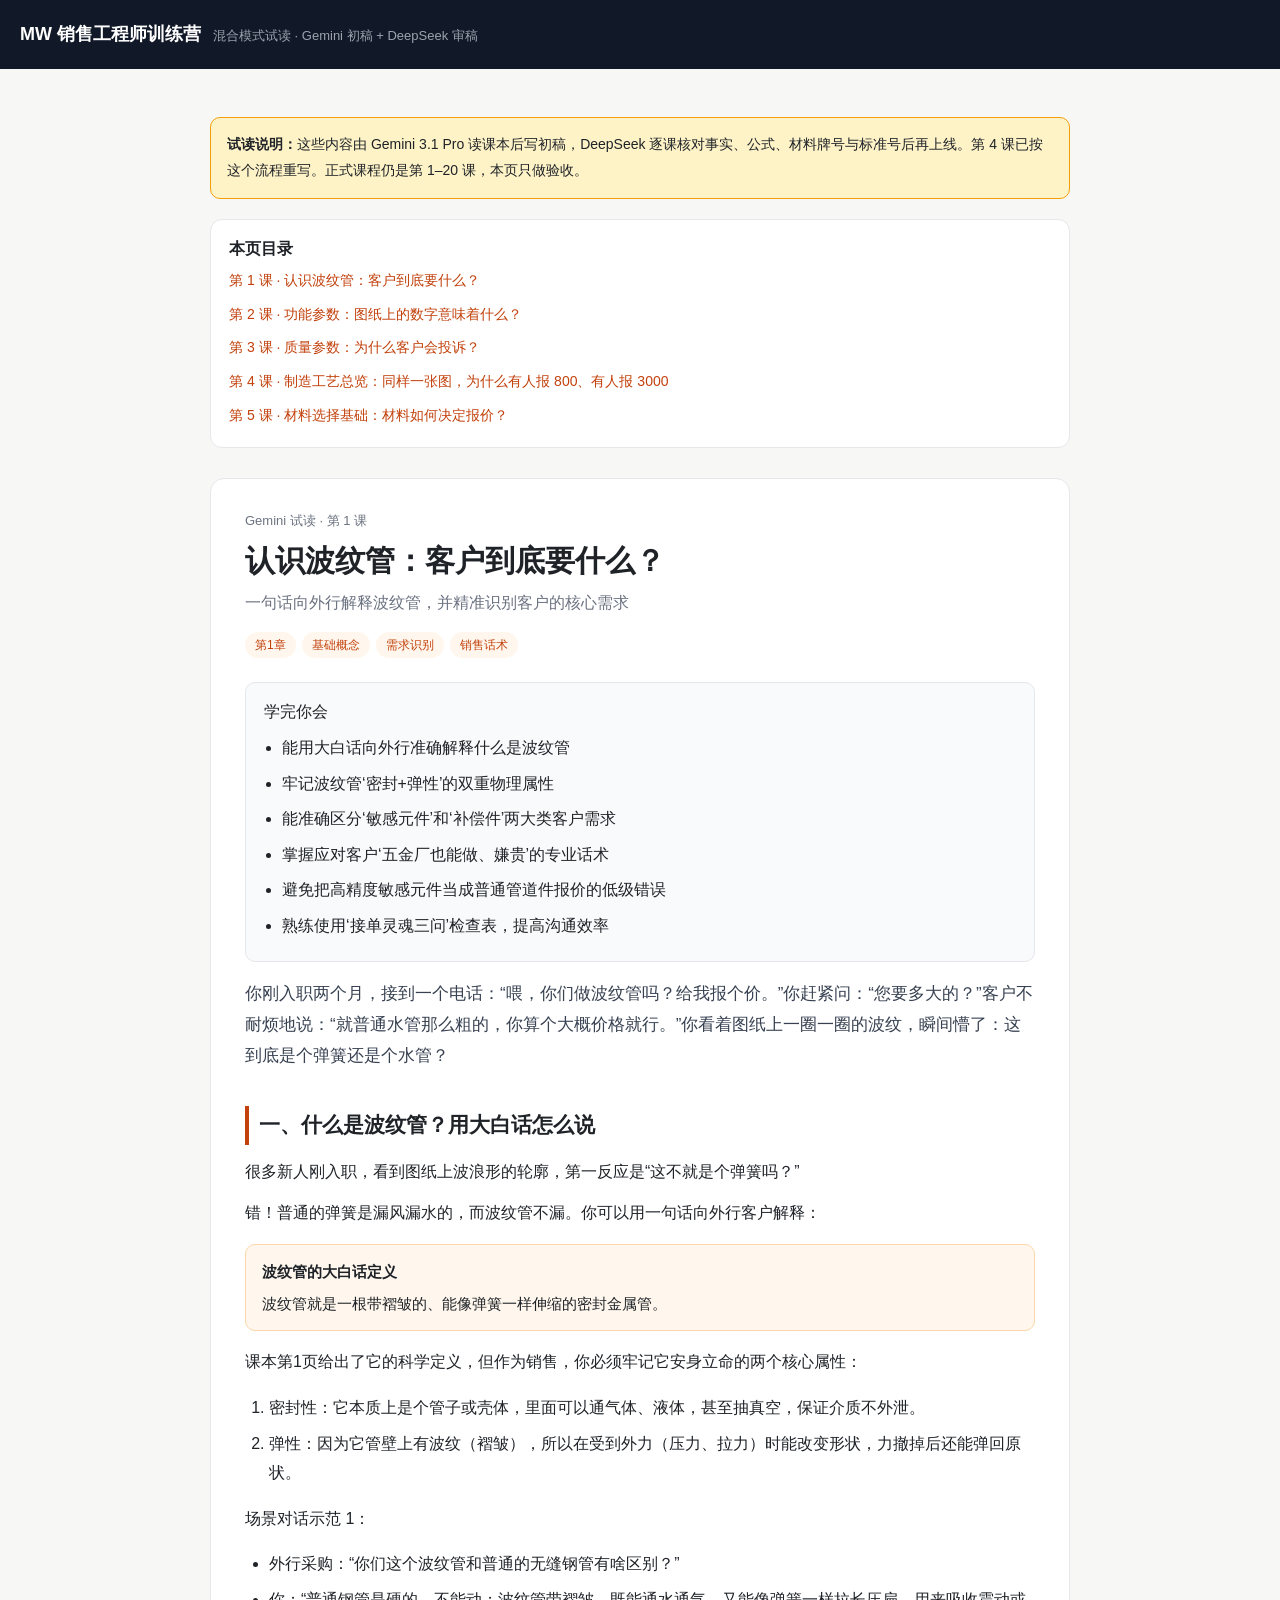
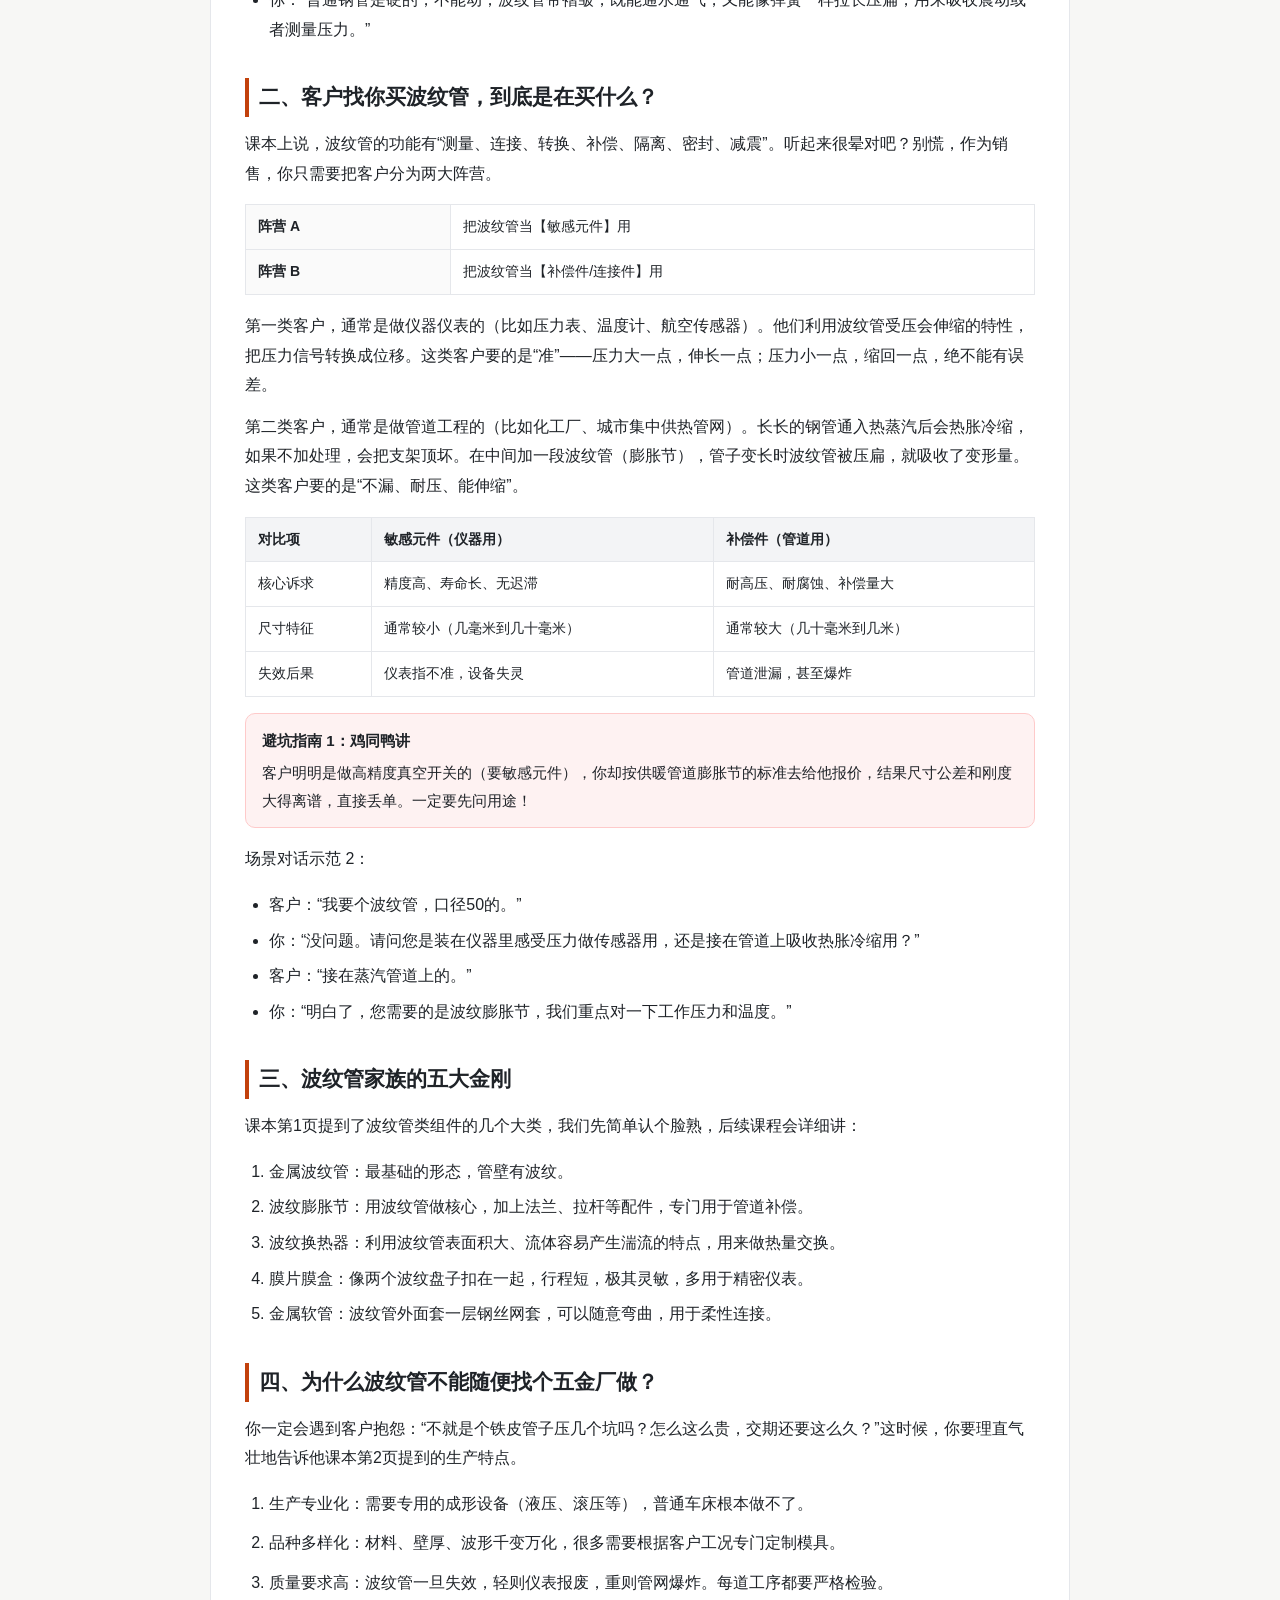
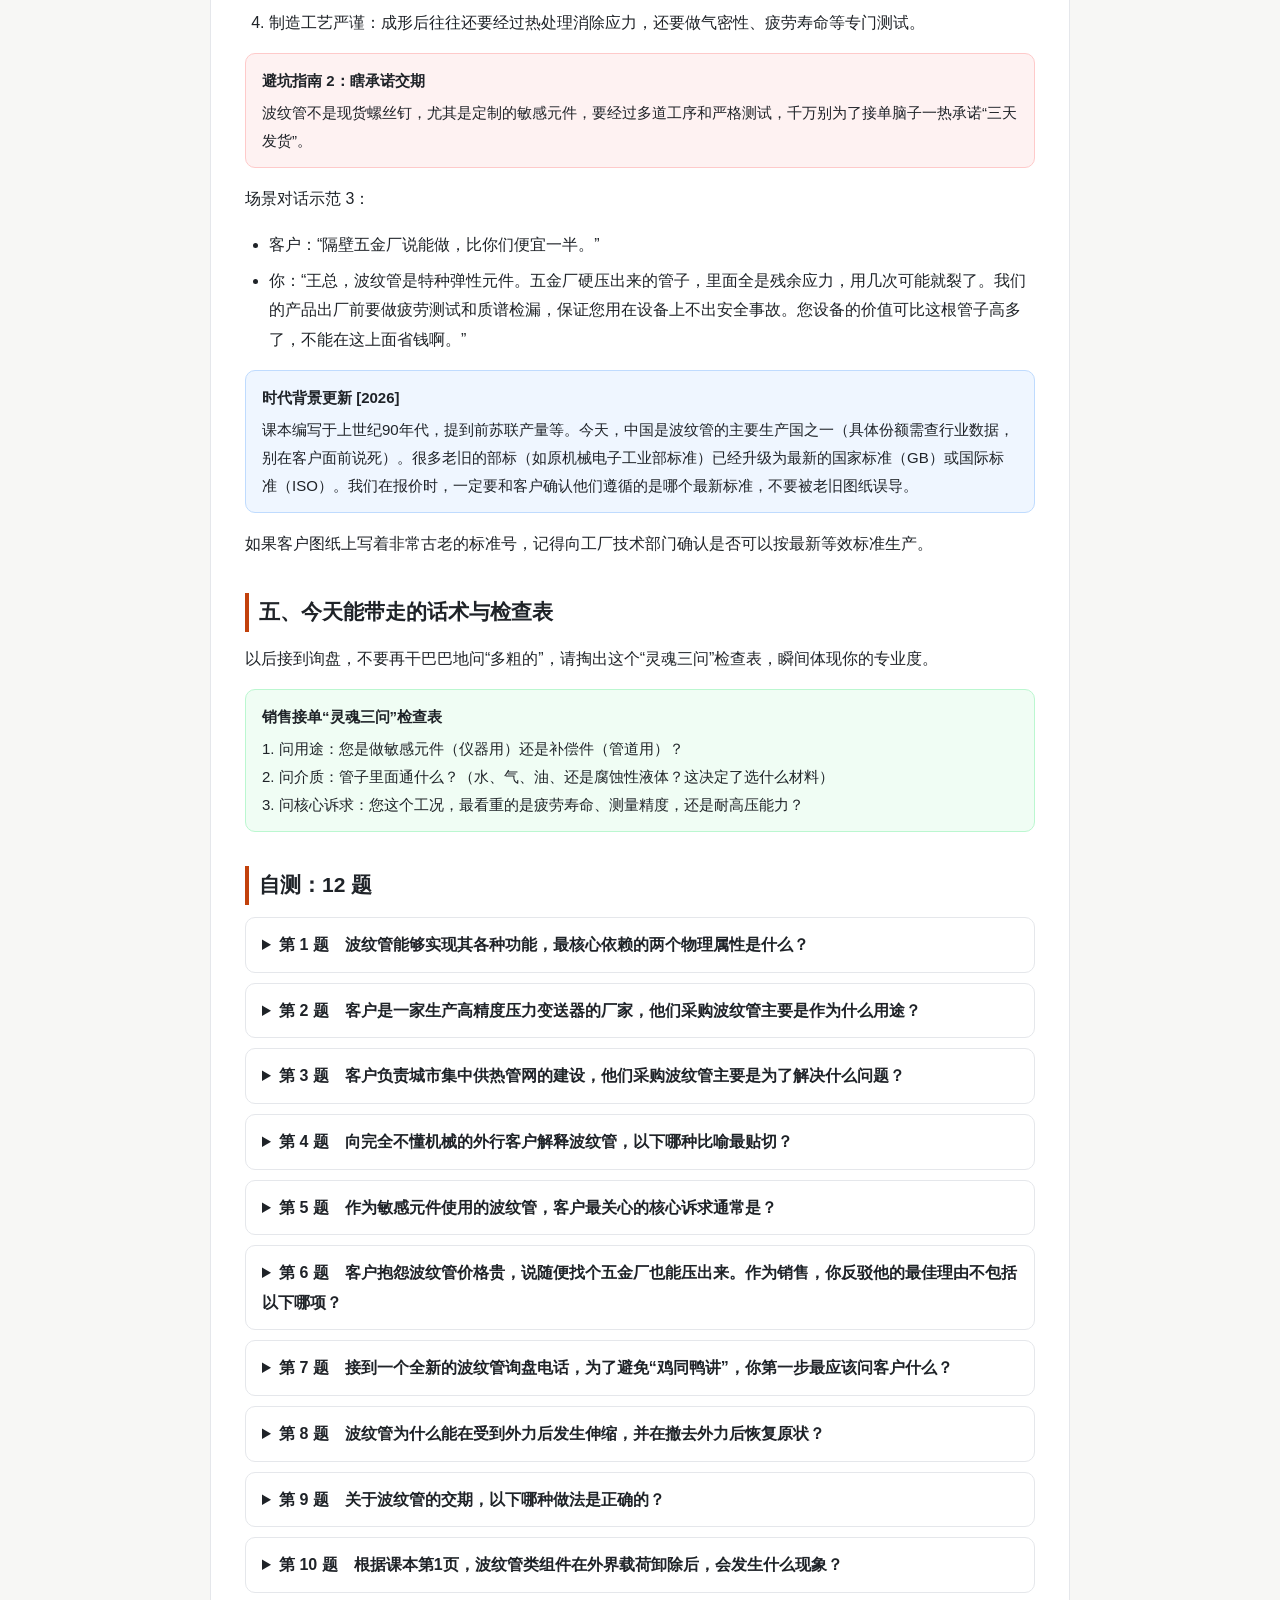
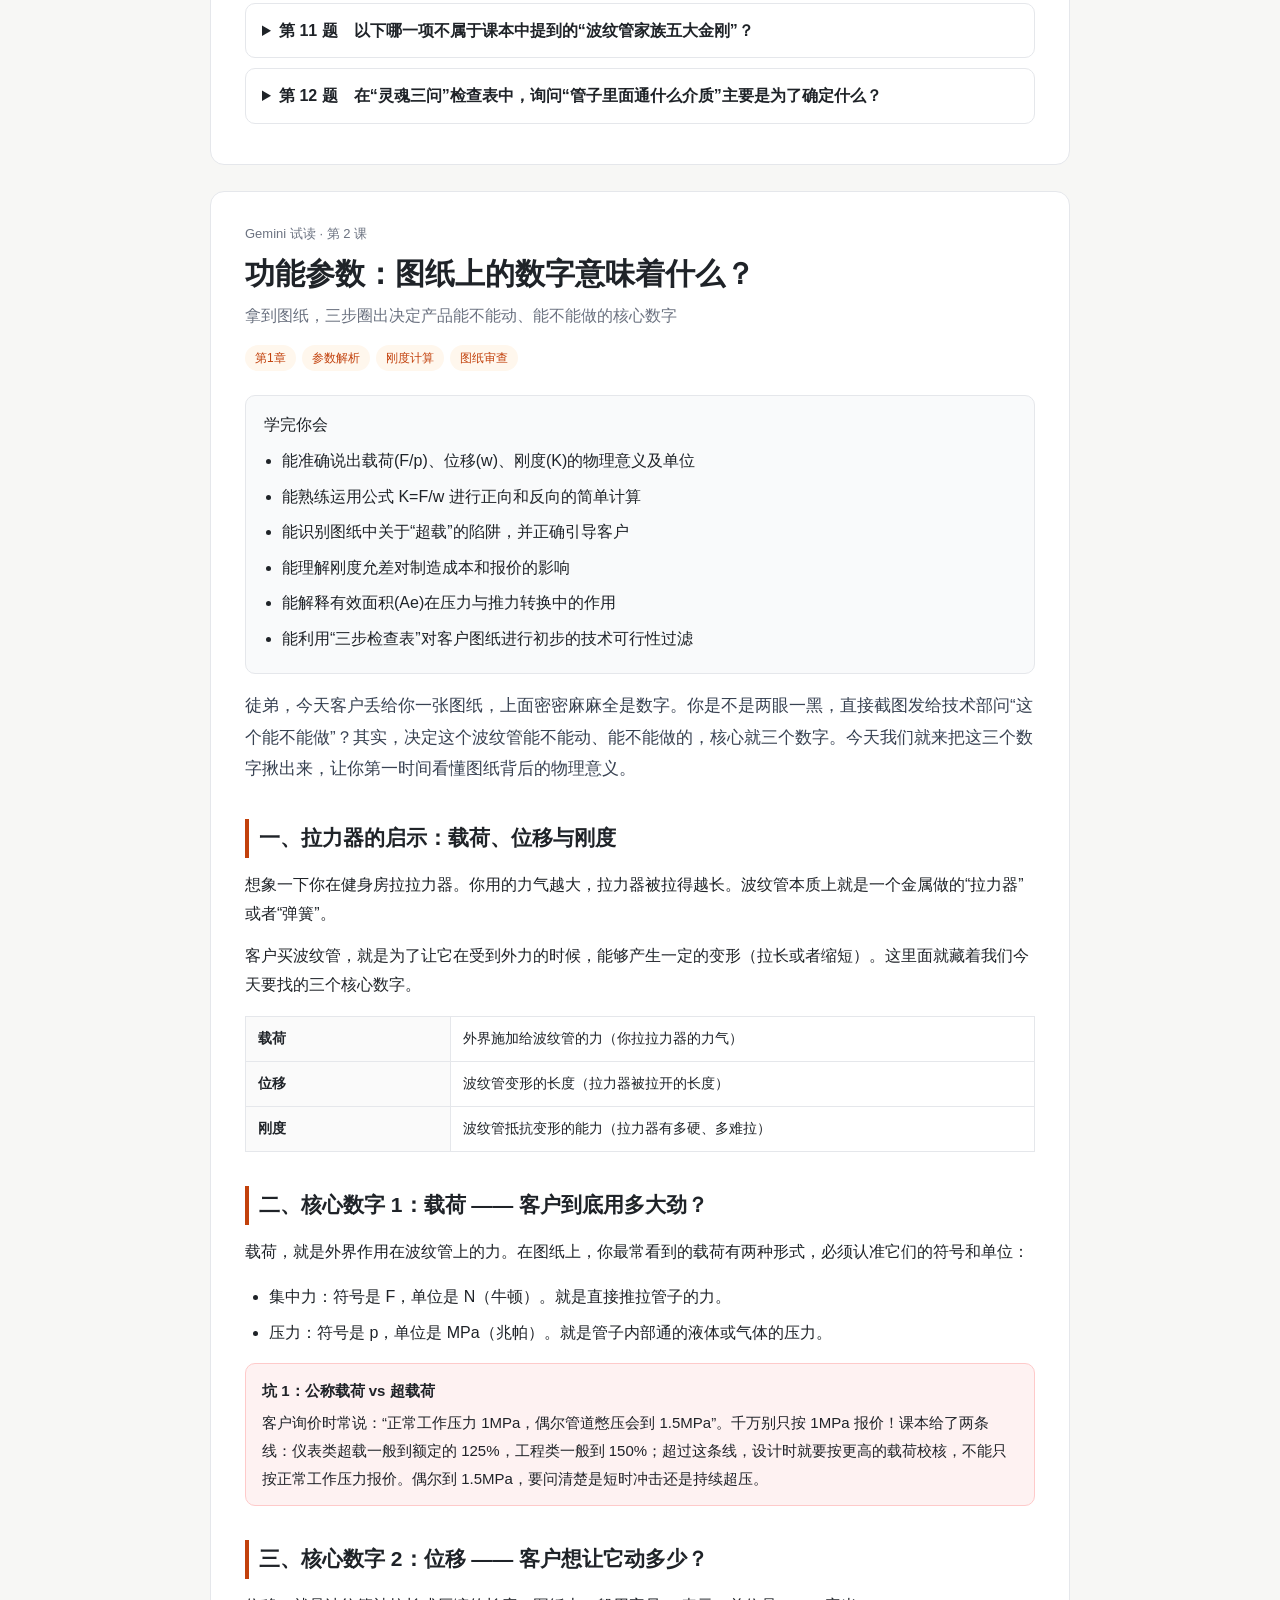
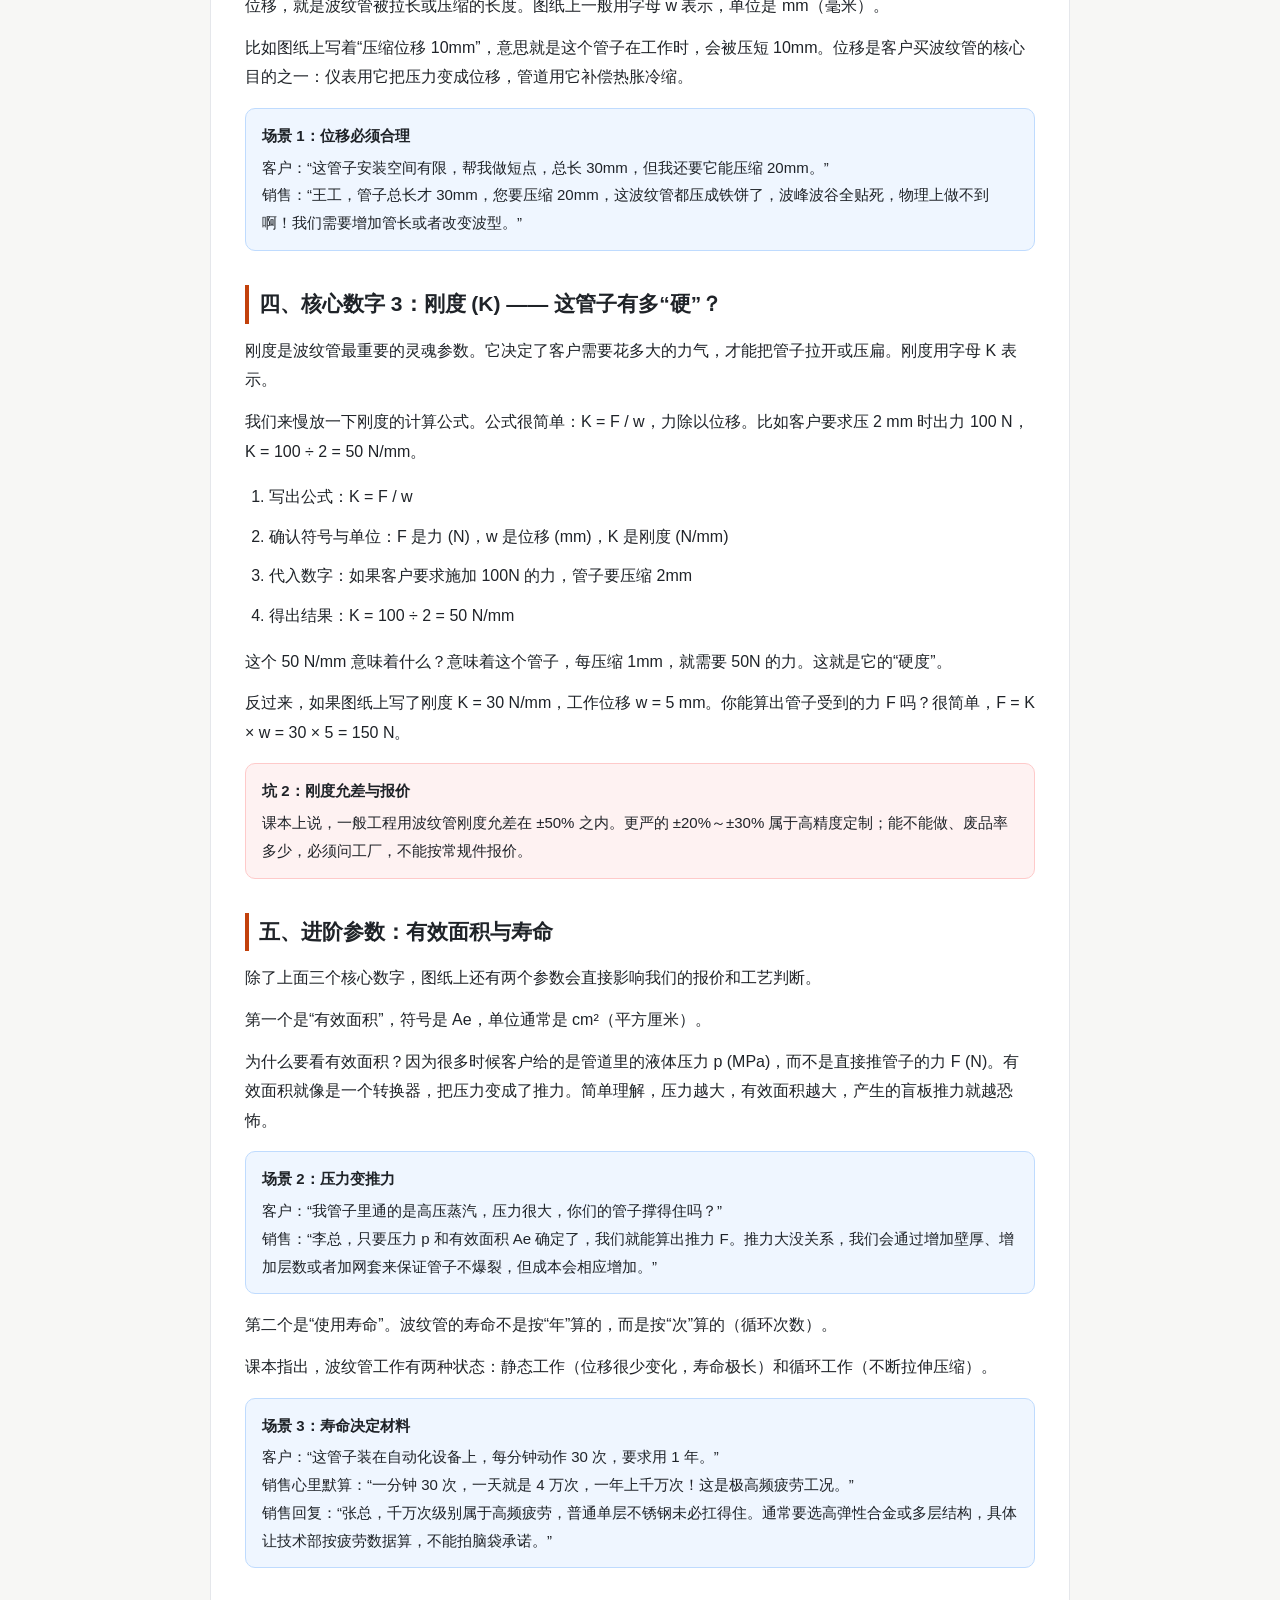
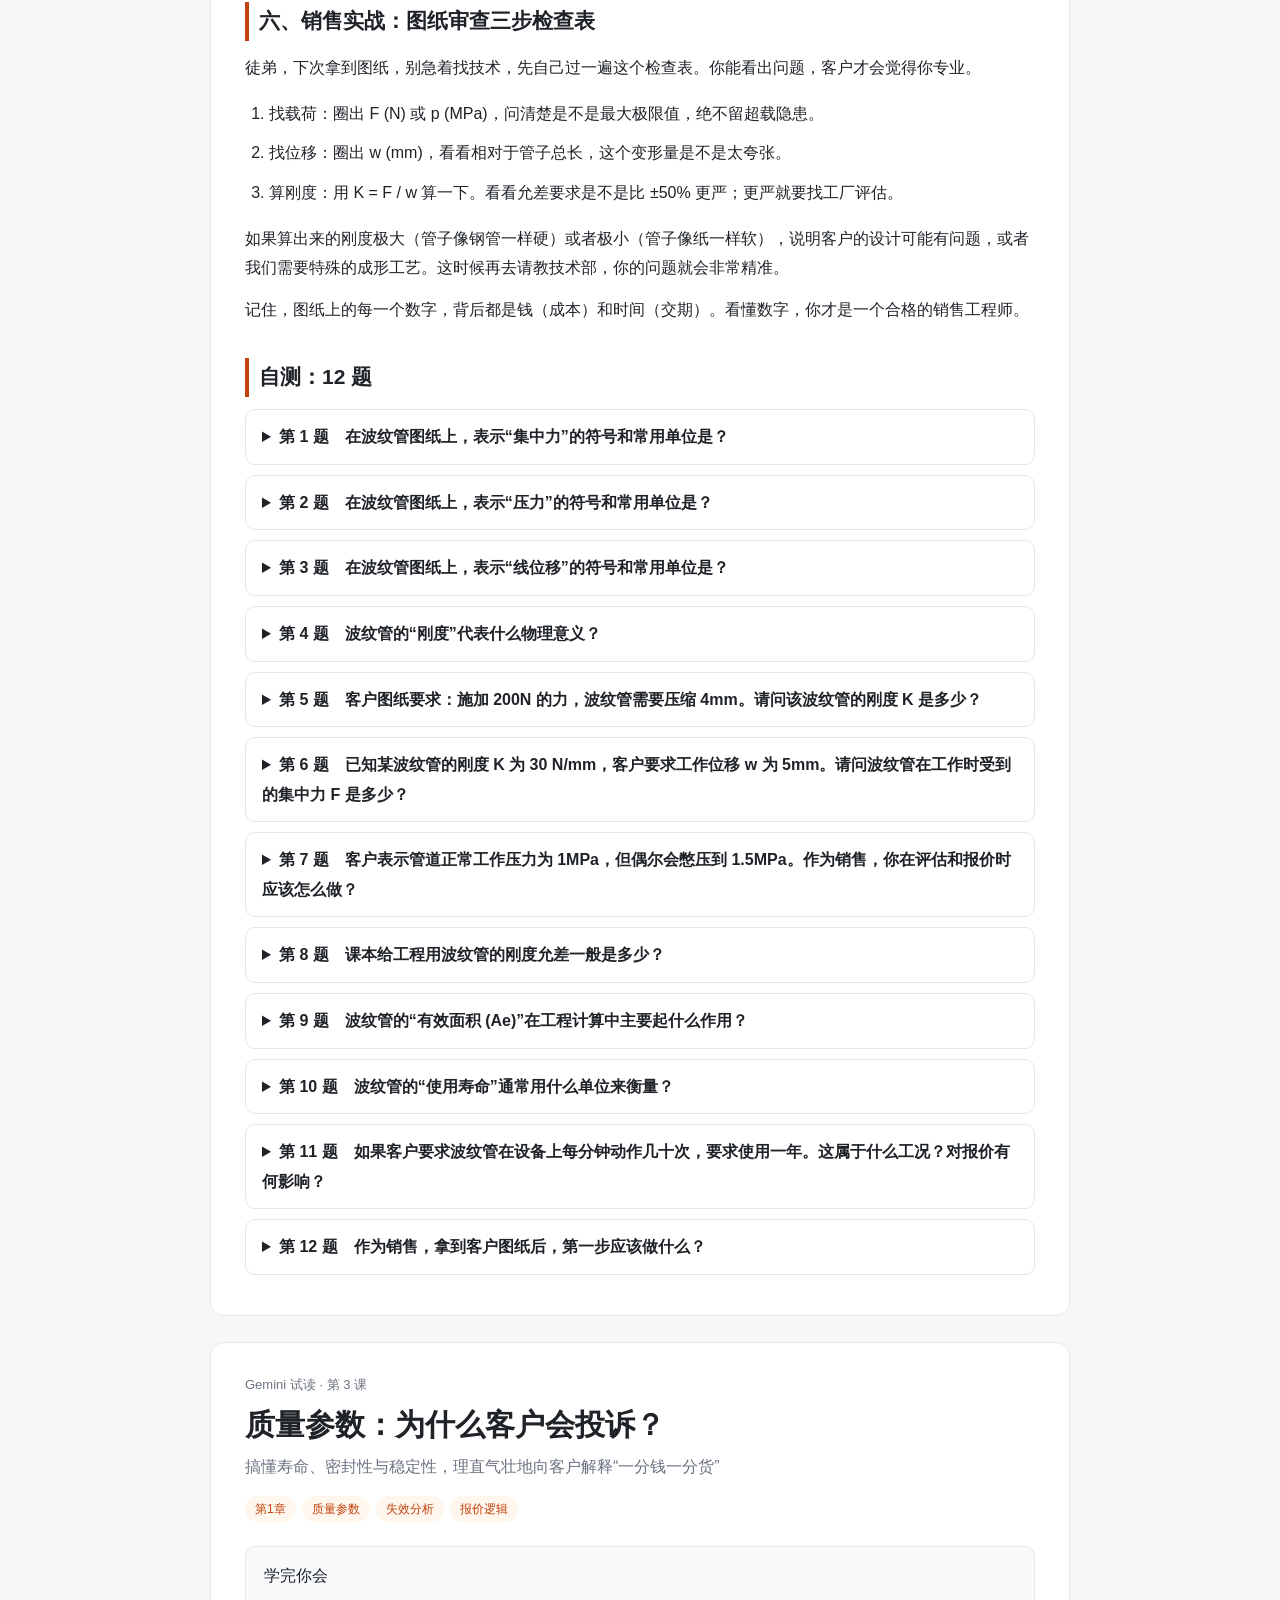
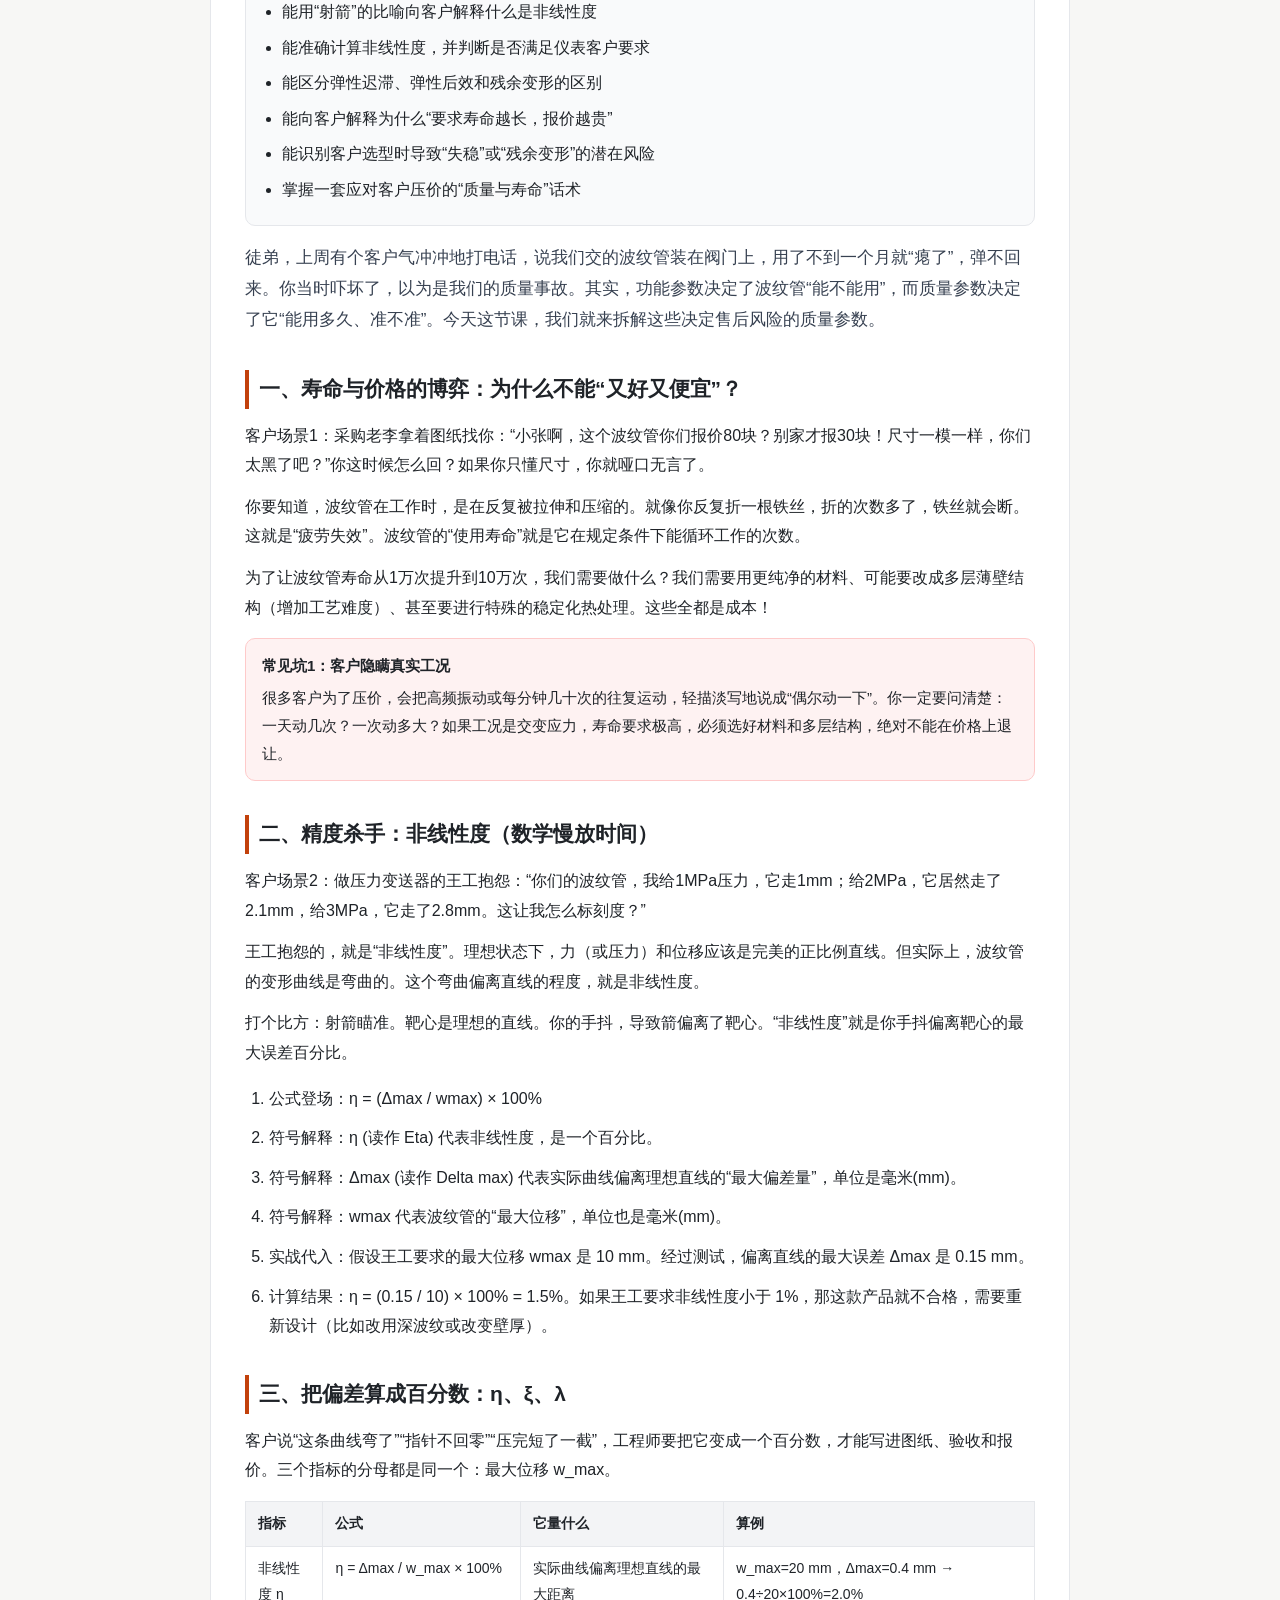
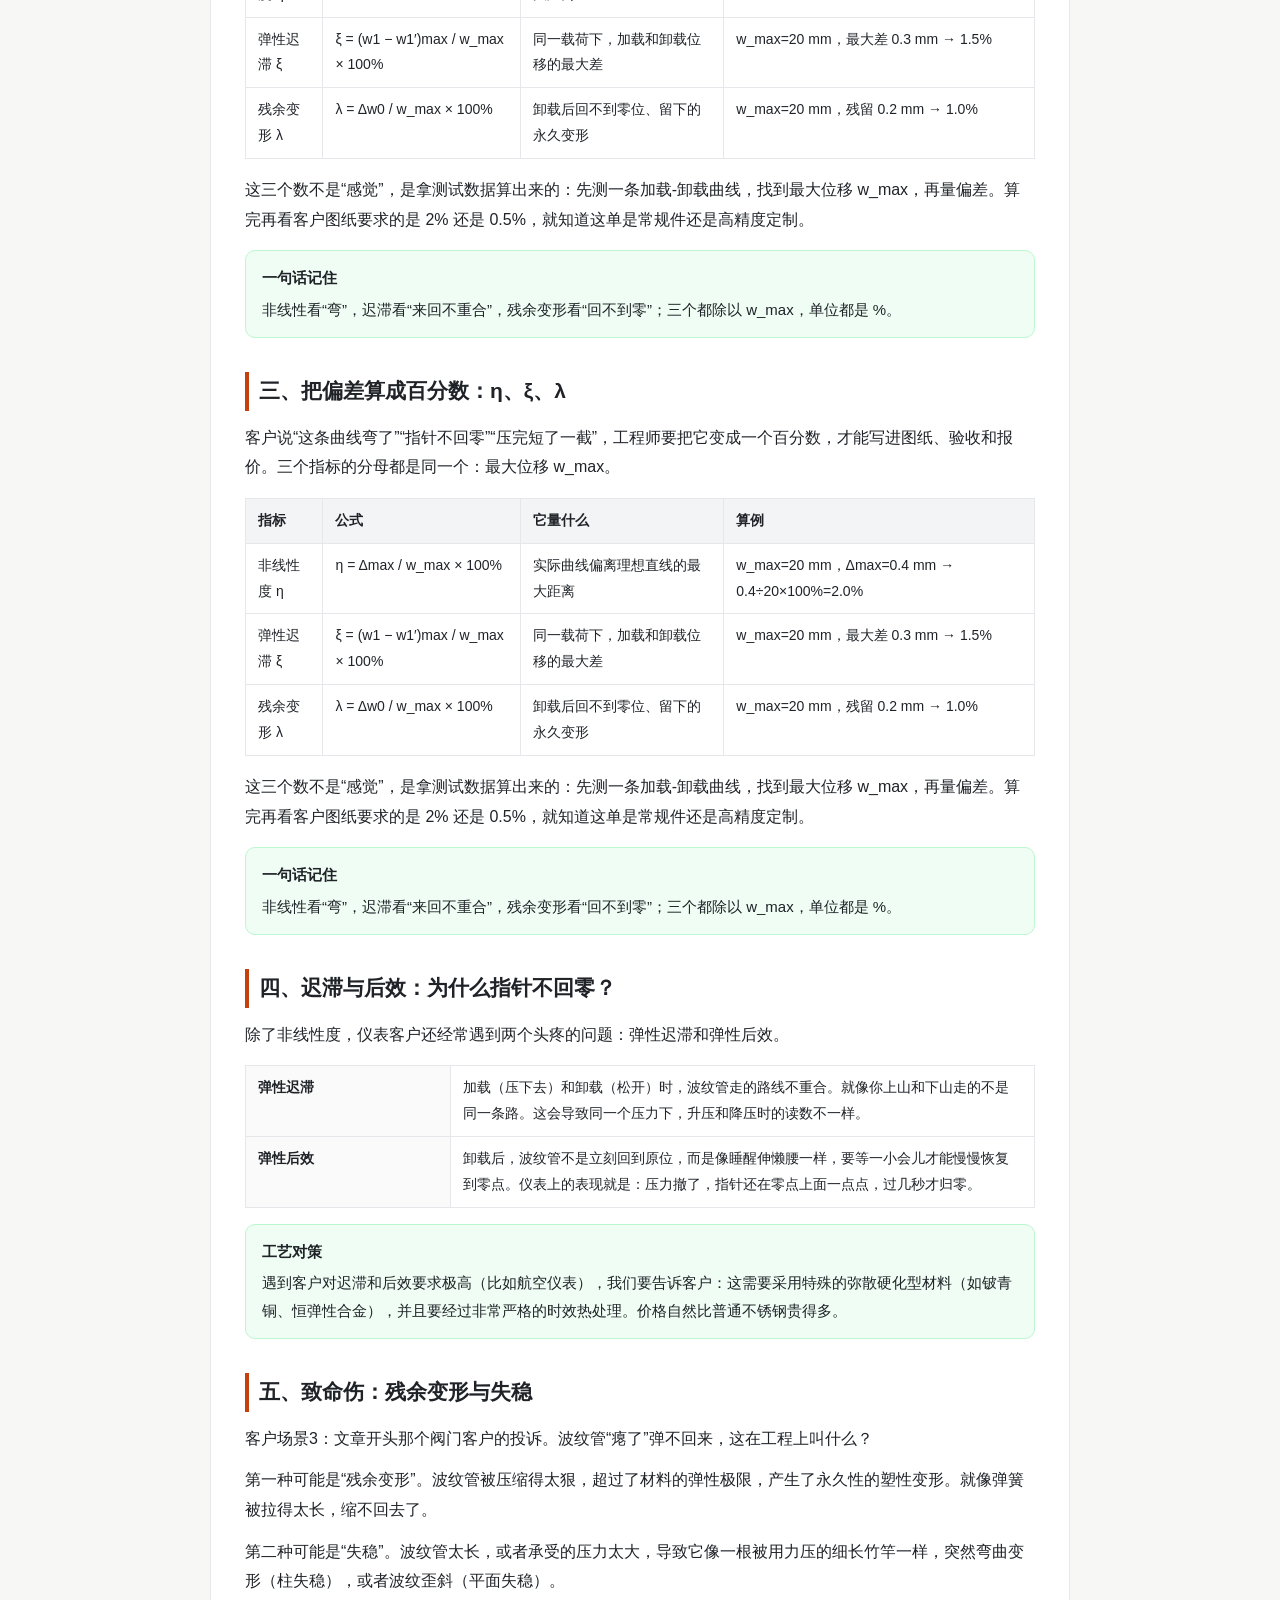
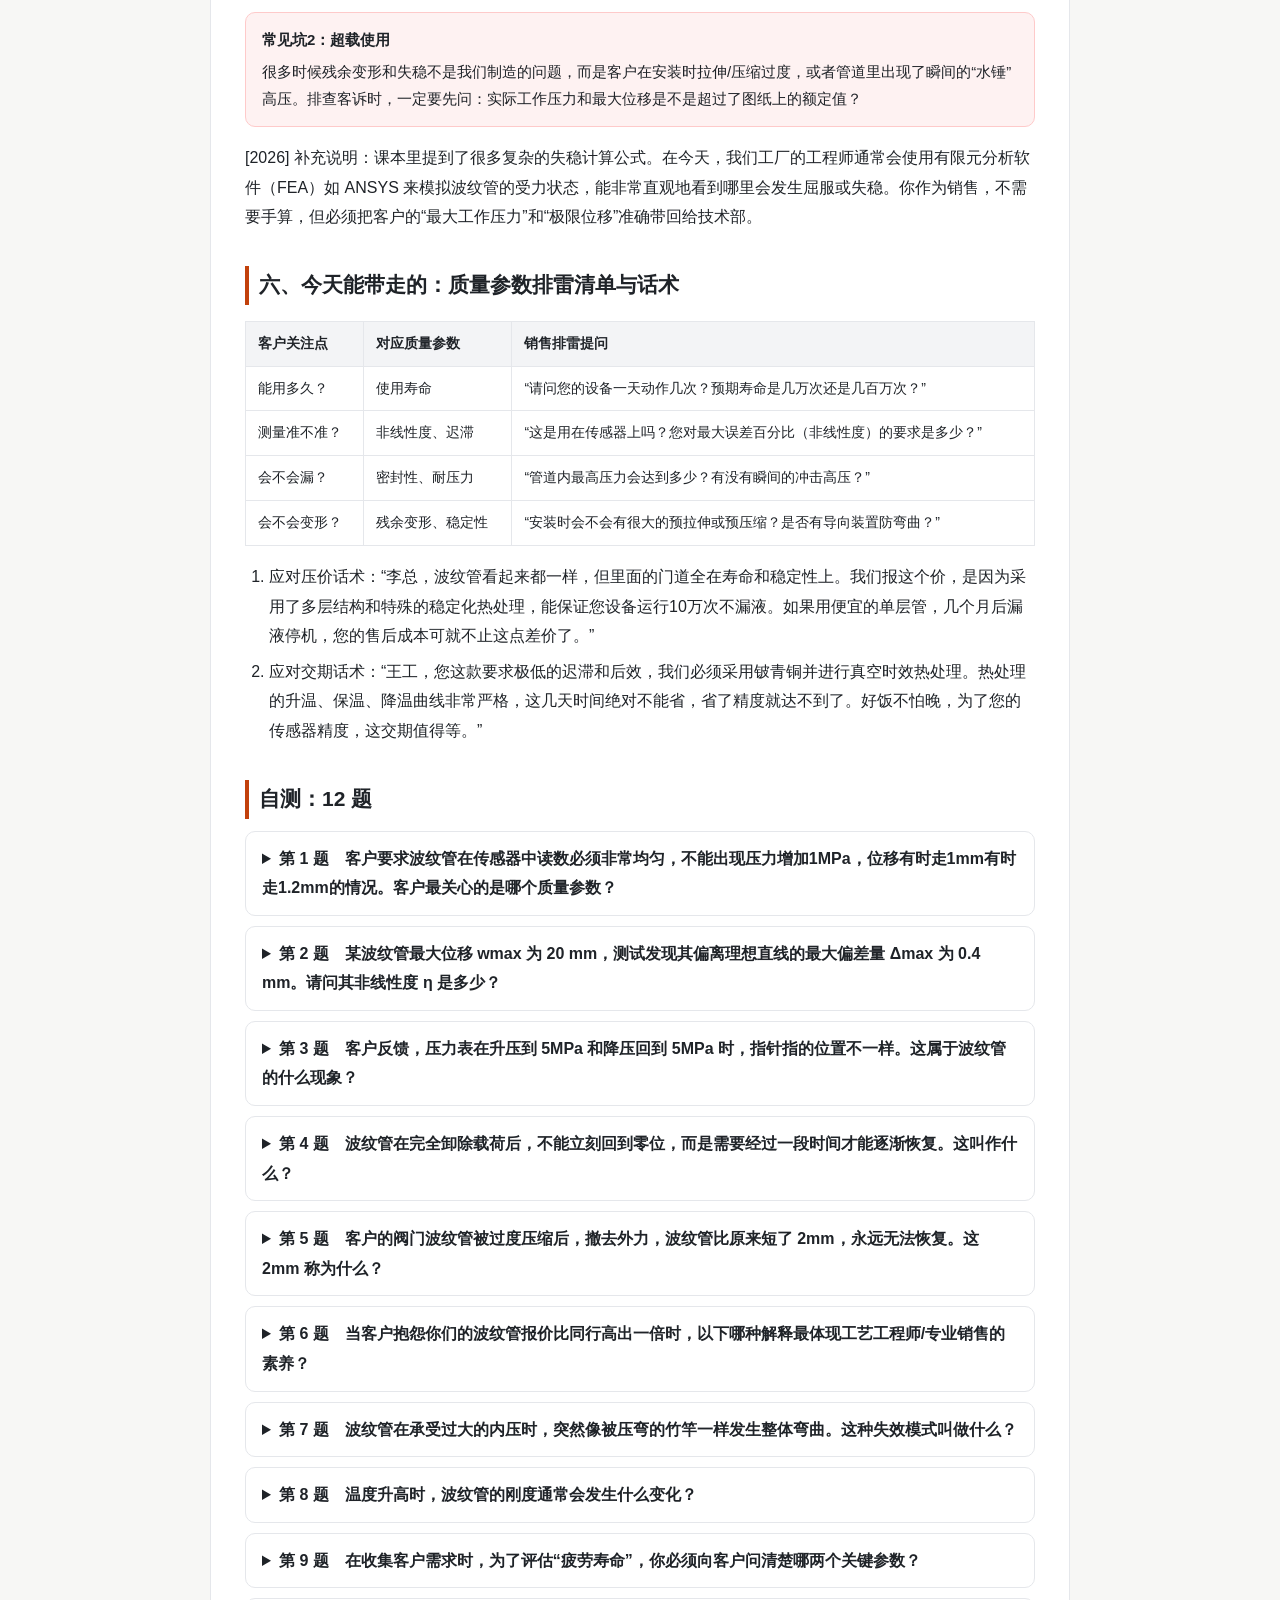
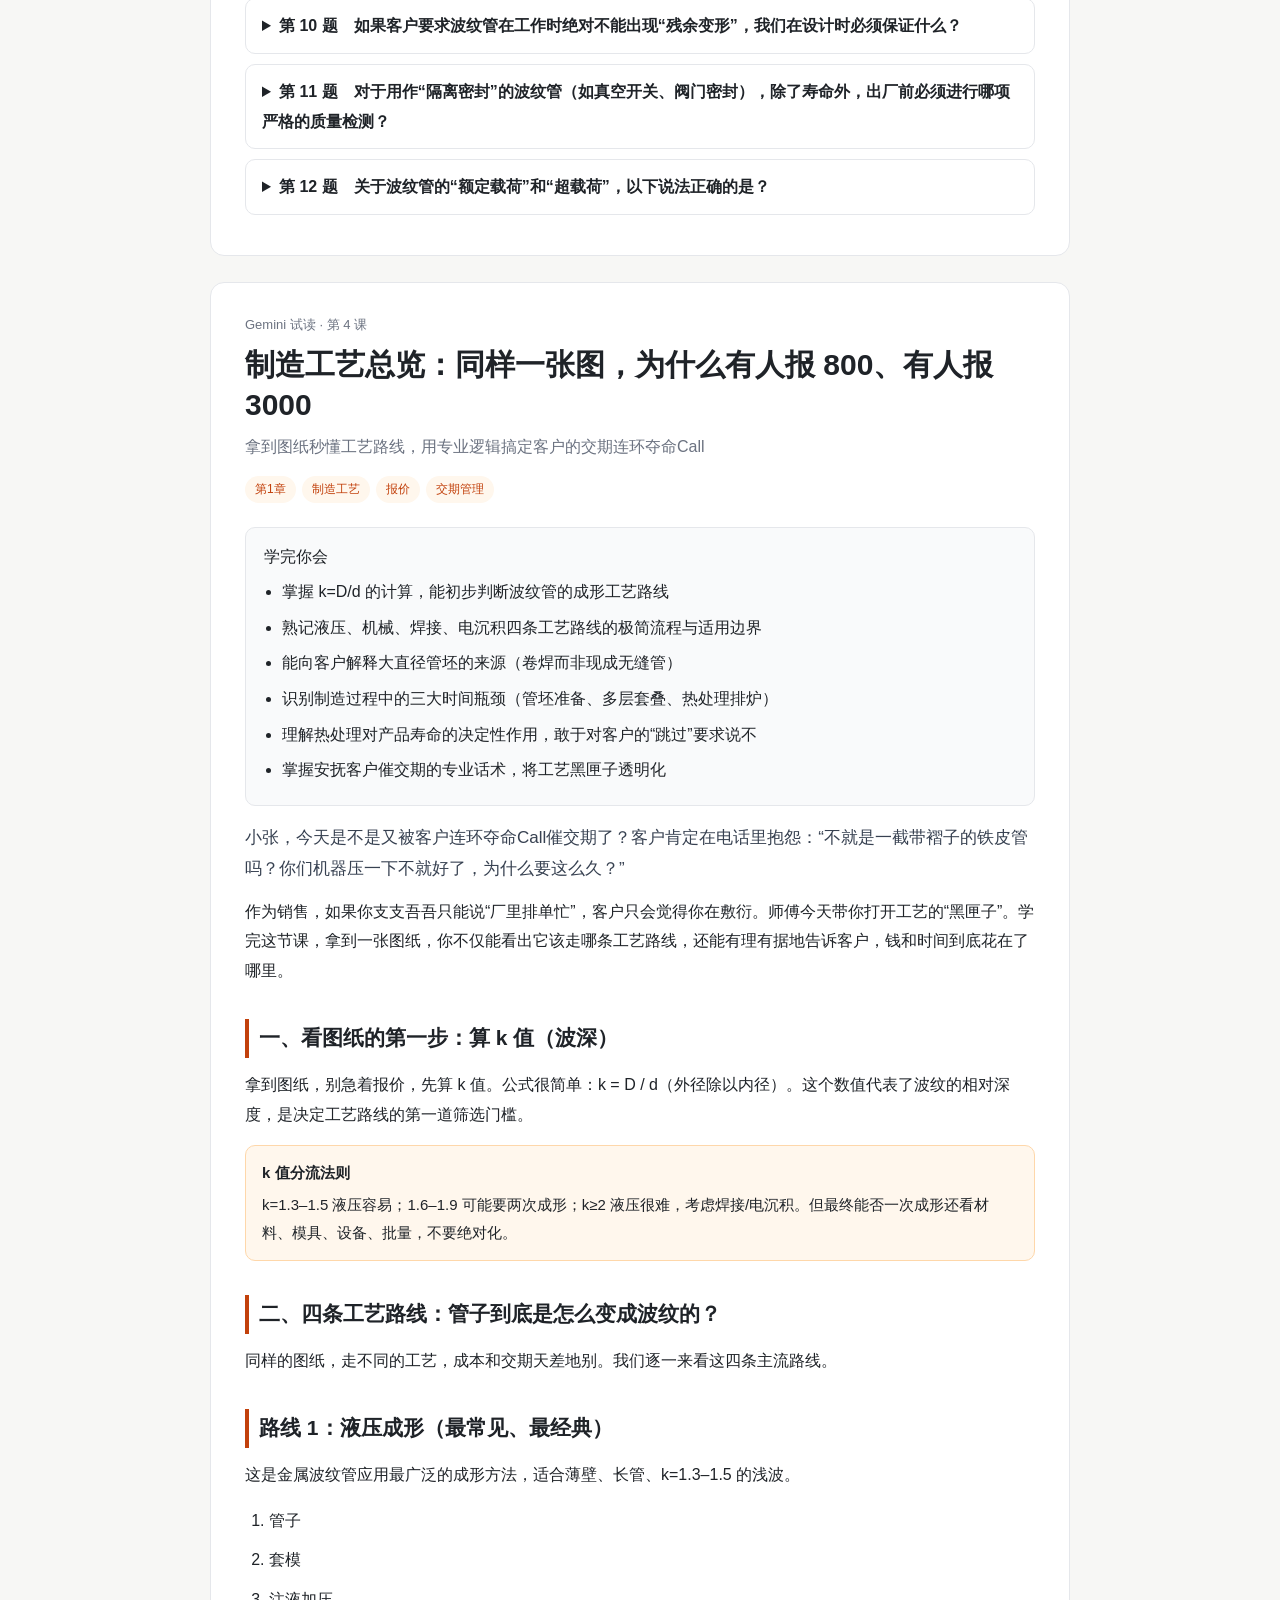
==== commit 97539f6c: "deploy: gemini.html" ====
--- a/gemini.html
+++ b/gemini.html
@@ -1,7 +1,7 @@
 <!doctype html>
 <html lang="zh-CN"><head><meta charset="utf-8">
 <meta name="viewport" content="width=device-width,initial-scale=1">
-<title>Gemini 试读版 · MW 训练营</title>
+<title>混合模式试读版 · MW 训练营</title>
 <style>
 :root{--ink:#1f2328;--muted:#6b7280;--line:#e5e7eb;--bg:#f7f7f5;--acc:#c2410c;--soft:#fff7ed}
 *{box-sizing:border-box}
@@ -45,10 +45,10 @@
 @media(max-width:640px){.lesson{padding:20px 16px}h1{font-size:24px}}
 </style></head>
 <body>
-<div class="top"><b>MW 销售工程师训练营</b><span>Gemini 试读版 · 仅供验收，不是正式课程</span></div>
+<div class="top"><b>MW 销售工程师训练营</b><span>混合模式试读 · Gemini 初稿 + DeepSeek 审稿</span></div>
 <div class="wrap">
-  <div class="notice"><b>试读说明：</b>这些内容由 Gemini 3.1 Pro 读完整本课本后生成；DeepSeek 只做了格式转换与初步校对。正式替换前还要逐课核对课本页码、材料牌号和标准号。你现在的正式课程仍是第 1–20 课。</div>
-  <div class="toc"><b>本页目录</b><a href="#l1">第 1 课 · 认识波纹管：客户到底要什么？</a><a href="#l2">第 2 课 · 功能参数：图纸上的数字意味着什么？</a><a href="#l3">第 3 课 · 质量参数：为什么客户会投诉？</a><a href="#l4">第 4 课 · 制造工艺总览：交期为什么这么长？</a><a href="#l5">第 5 课 · 材料选择基础：材料如何决定报价？</a></div>
+  <div class="notice"><b>试读说明：</b>这些内容由 Gemini 3.1 Pro 读课本后写初稿，DeepSeek 逐课核对事实、公式、材料牌号与标准号后再上线。第 4 课已按这个流程重写。正式课程仍是第 1–20 课，本页只做验收。</div>
+  <div class="toc"><b>本页目录</b><a href="#l1">第 1 课 · 认识波纹管：客户到底要什么？</a><a href="#l2">第 2 课 · 功能参数：图纸上的数字意味着什么？</a><a href="#l3">第 3 课 · 质量参数：为什么客户会投诉？</a><a href="#l4">第 4 课 · 制造工艺总览：同样一张图，为什么有人报 800、有人报 3000</a><a href="#l5">第 5 课 · 材料选择基础：材料如何决定报价？</a></div>
   
 <section class="lesson" id="l1">
   <div class="crumbs">Gemini 试读 · 第 1 课</div>
@@ -184,43 +184,51 @@
 
 <section class="lesson" id="l4">
   <div class="crumbs">Gemini 试读 · 第 4 课</div>
-  <h1>制造工艺总览：交期为什么这么长？</h1>
-  <p class="sub">面对客户催交期，能有理有据地报出工序瓶颈，安抚客户。</p>
-  <div class="tags"><span class="tag">第1章</span><span class="tag">工艺流程</span><span class="tag">交期管理</span><span class="tag">销售话术</span></div>
-  <div class="card"><div class="ct">学完你会</div><ul><li>掌握波纹管从管坯到成品的极简制造流程</li><li>能向客户解释大直径管坯的来源（卷焊而非现成无缝管）</li><li>识别制造过程中的三大时间瓶颈（热处理、焊接工装、检测）</li><li>理解热处理和稳定化处理对产品寿命的决定性作用，敢于对客户的“跳过”要求说不</li><li>能根据层数、材料、接头的变化，向客户解释交期延长的合理原因</li><li>掌握安抚客户催交期的“三步走”专业话术</li></ul></div>
-  <p class="lead">小张，今天是不是又被客户连环夺命call催交期了？客户肯定在电话里抱怨：“不就是一截带褶子的铁皮管吗？你们机器压一下不就好了，为什么要4周甚至更久？”</p>
-<p>作为销售，如果你支支吾吾只能说“厂里排单忙”，客户只会觉得你在敷衍。今天我们就来拆解波纹管的制造全流程，把工艺的“黑匣子”打开。学完这节课，你能有理有据地告诉客户，时间到底花在了哪里。</p>
-<h2>一、极简制造流程：从钢带到波纹管</h2>
-<p>课本第9页提到，波纹管的制造主要分两个大步骤：一是元件的成形，二是组装为成品。但实际在工厂里，这个过程要细化为以下几个关键节点：</p>
-<ol class="steps"><li>下料与管坯准备（精轧/精拉/卷焊）</li><li>成形（压出波纹）</li><li>焊接（与接头/法兰组装）</li><li>热处理（消除应力）</li><li>稳定化处理</li><li>最终检测（气密性/尺寸等）</li></ol>
-<h2>二、四条成形路线：同样的图，为什么走的路不同</h2>
-<div class="tw"><table><thead><tr><th>路线</th><th>怎么做</th><th>最适合</th><th>代价/边界</th></tr></thead><tbody><tr><td>液压成形</td><td>管坯放进模具，两端压缩 + 内部充液，让管壁胀进波谷</td><td>薄壁、长管、k=1.3–1.5 的浅波</td><td>模具/设备贵；壁厚减薄、起皱要控制</td></tr><tr><td>机械成形（滚压/胀形/旋压）</td><td>滚轮、芯模或旋压头逐段压出波形</td><td>短件、浅波、小批量</td><td>回弹和椭圆度难控；深波易裂</td></tr><tr><td>焊接成形</td><td>薄板卷管焊纵缝再胀形，或直接焊成波纹</td><td>k≥2 的深波、大直径、特殊材料</td><td>焊缝是薄弱点；要检漏、检熔深；工时高</td></tr><tr><td>电沉积（电铸）</td><td>在芯模上电沉积镍/钴，再脱模</td><td>极薄、极小直径、无缝、高精度</td><td>周期长、成本高、槽液环保要求高</td></tr></tbody></table></div>
-<div class="callout key"><div class="ct">k 值是第一道分流</div>k=D/d≤1.5 优先液压；1.6–1.9 深波要考虑两次成形或焊接；k≥2 液压很难，通常走焊接或电沉积。</div>
-<h2>三、场景一：“不就是压个管子吗？”</h2>
-<p>很多客户以为，我们是买来现成的无缝钢管，放进机器里“咔嚓”一压就完事了。这时候你需要纠正他的认知偏差。</p>
-<div class="callout note"><div class="ct">管坯准备极其耗时</div>课本第10页指出，大直径波纹管的管坯，一般是用薄板对接缝焊而成。也就是说，我们买来的是成卷的钢带，要先把它卷成圆筒，再焊上一条长长的直缝。如果是多层波纹管，还要把卷好的管子一层一层紧紧套在一起（多层套叠）。这一步非常考验尺寸精度，极其耗时。</div>
-<p>另外，课本强调，使用冷作硬化型材料制造时，成形过程中材料必须达到一定的“塑性变形量”，才能保证弹性。这就要求成形速度和力度必须严格控制，快不得。</p>
-<h2>四、时间都去哪儿了？（寻找工序瓶颈）</h2>
-<p>了解了全流程，我们来看看哪些环节是真正的“时间杀手”。</p>
-<div class="callout warn"><div class="ct">瓶颈1：热处理排炉（最耗时）</div>课本第10页强调，为了防止热处理时变形，波纹管必须放在“专用器具”内。而且为避免表面氧化，必须在“保护气氛炉或真空炉”中进行。真空炉不是微波炉，不能随时开关。工厂通常要把一批产品凑够一炉才开机，升温、保温、降温一个循环往往需要一整天甚至更久。</div>
-<div class="callout warn"><div class="ct">瓶颈2：焊接与工装准备</div>波纹管壁很薄，课本提到常采用氩弧焊、滚轮短脉冲焊等。[2026] 现在的工厂大量使用激光焊来焊接薄壁波纹管，速度快且热影响区小。但无论是哪种焊，都需要精密的工装夹具来固定，定制或调整夹具就需要时间。</div>
-<div class="callout warn"><div class="ct">瓶颈3：稳定化处理与检测</div>课本第10页指出，为了消除制造中的内应力，必须进行稳定化处理（比如反复拉压几次）。最后还要做气密性测试，有些关键件甚至要做疲劳寿命抽检，这些硬性时间一分钟都不能省。</div>
-<h2>五、场景二：“我加急，钱不是问题！”</h2>
-<p>遇到土豪客户愿意付加急费，你能一口答应明天交货吗？绝对不行。你要清楚哪些能加急，哪些是物理极限。</p>
-<div class="tw"><table class="kv"><tbody><tr><th>能加急的环节</th><td>工人加班下料、优先安排成形机台插队、质检员优先人工质检。</td></tr><tr><th>不能加急的环节</th><td>真空炉热处理的升降温物理时间、稳定化处理的静置时间、定制特殊材料的采购周期。</td></tr></tbody></table></div>
-<p>你可以这样回复：“王总，机台我可以帮您插队，但真空热处理要凑炉、升温、保温、降温，周期以工厂排炉为准；这步决定管子会不会漏气，不能承诺跳过。”</p>
-<h2>六、场景三：“为什么上次3周，这次要5周？”</h2>
-<p>客户经常拿历史订单来对比。这时候你要敏锐地发现两次订单的工艺差异，向客户解释：</p>
-<ul><li>层数不同：单层变多层，增加了极其繁琐的多层套叠工序。</li><li>材料不同：常规304不锈钢有现货，特殊合金（如哈氏合金）需要单独采购带材，材料进厂还要做理化分析。</li><li>接头不同：上次是标准法兰，这次是异型接头，需要车间重新设计和制作焊接夹具。</li></ul>
-<h2>七、销售常踩的两个坑</h2>
-<div class="callout warn"><div class="ct">坑1：为了抢单，答应客户“跳过热处理”</div>绝对不行！成形后管子内部充满了残余应力，不经过热处理和稳定化，波纹管在客户管路上用不了几天就会开裂失效。出了重大泄漏事故，销售是要担责的。</div>
-<div class="callout warn"><div class="ct">坑2：忽视了“多层”带来的交期翻倍</div>看到图纸上写着“3层”，报价时只算了材料费，没算交期。多层管的套叠、层间清洗、端部焊接难度呈指数级上升，交期必须留足余量。</div>
-<h2>八、今天能带走的话术与检查表</h2>
-<p>下次客户再催交期，不要只说“在催了在催了”，用下面的话术展现你的专业度，把进度透明化。</p>
-<div class="tw"><table><thead><tr><th>客户抱怨</th><th>低情商（敷衍）回复</th><th>高情商（专业）回复</th></tr></thead><tbody><tr><td>怎么还没发货？</td><td>厂里最近单子太多排不过来。</td><td>王总，您的管子已经完成压波，目前正在真空炉里做消除应力的热处理。为了保证您高压工况下的寿命，这24小时保温期不能省，明早一出炉我们就安排气密性测试。</td></tr><tr><td>能不能再快点？</td><td>我再去车间求求情。</td><td>机台加工我已经帮您插队了，但多层套叠和氩弧焊需要专用工装保证同心度，慢工出细活，这都是为了防止现场漏液，请您理解。</td></tr></tbody></table></div>
-<p>记住，客户催交期的本质是“焦虑”和“失去掌控感”。你把工艺黑匣子打开，用“质量和寿命”作为挡箭牌，客户通常都能理解并安心。</p>
-  <h2>自测：10 题</h2>
-  <details class="q"><summary>第 1 题　根据课本，波纹管类组件的制造工艺过程一般包括哪两个主要步骤？</summary><ol class="opts"><li>下料与热处理</li><li>成形工艺与组装为成品</li><li>焊接与检测</li><li>精轧与精拉</li></ol><div class="ans">答案：成形工艺与组装为成品<br><span>课本第9页（PDF p17）明确指出：弹性元件的制造工艺过程一般包括两个步骤：一是元件的成形工艺；二是使成形的元件组装为成品。</span></div></details><details class="q"><summary>第 2 题　大直径波纹管的管坯通常是如何制造的？</summary><ol class="opts"><li>直接购买大口径无缝钢管</li><li>用薄板对接缝焊而成</li><li>用实心钢柱掏空</li><li>用金属丝编织而成</li></ol><div class="ans">答案：用薄板对接缝焊而成<br><span>课本第10页（PDF p18）指出：波纹膨胀节用大直径波纹管的管坯，一般用薄板对接缝焊而成。</span></div></details><details class="q"><summary>第 3 题　为了避免热处理后出现表面氧化，波纹管的热处理应该在哪里进行？</summary><ol class="opts"><li>露天高温炉</li><li>普通电炉</li><li>保护气氛的炉子或真空炉</li><li>沸水浴中</li></ol><div class="ans">答案：保护气氛的炉子或真空炉<br><span>课本第10页（PDF p18）指出：为避免热处理后出现表面氧化，弹性元件要在有保护气氛的炉子或真空炉中进行热处理。</span></div></details><details class="q"><summary>第 4 题　波纹管制造完成后，为什么要进行“稳定化处理”？</summary><ol class="opts"><li>为了让表面更光亮</li><li>为了消除制造过程中产生的内应力</li><li>为了增加管壁厚度</li><li>为了改变材料的化学成分</li></ol><div class="ans">答案：为了消除制造过程中产生的内应力<br><span>课本第10页（PDF p18）指出：为了消除制造过程中产生的内应力，波纹管及其它弹性元件通常要进行稳定化处理。</span></div></details><details class="q"><summary>第 5 题　客户急需一批波纹管，要求你通知工厂“跳过热处理和稳定化处理”直接发货。作为销售，你该怎么做？</summary><ol class="opts"><li>同意客户要求，交期第一</li><li>让客户加钱，然后偷偷跳过</li><li>坚决拒绝，解释内应力不消除会导致元件极易开裂失效</li><li>只做热处理，跳过稳定化处理</li></ol><div class="ans">答案：坚决拒绝，解释内应力不消除会导致元件极易开裂失效<br><span>热处理和稳定化处理是消除内应力、保证疲劳寿命和防止变形的关键步骤，绝对不能省略，否则会引发严重的质量事故。</span></div></details><details class="q"><summary>第 6 题　使用冷作硬化型材料制造弹性元件时，在成形过程中材料必须满足什么条件？</summary><ol class="opts"><li>必须达到一定的塑性变形量</li><li>必须保持完全弹性状态</li><li>必须加热到熔点</li><li>必须涂抹大量润滑油</li></ol><div class="ans">答案：必须达到一定的塑性变形量<br><span>课本第10页（PDF p18）指出：使用冷作硬化型材料制造弹性元件时，在成形过程中材料必须达到一定的塑性变形量，才能保证元件的弹性。</span></div></details><details class="q"><summary>第 7 题　关于波纹管的焊接，以下哪种说法是正确的？</summary><ol class="opts"><li>薄壁件焊接只能用传统的电弧焊</li><li>焊接过程允许造成轻微的母材变形</li><li>薄壁件焊接多采用滚轮短脉冲焊、氩弧焊，[2026]现在也大量使用激光焊</li><li>焊缝强度只要达到母材的50%即可</li></ol><div class="ans">答案：薄壁件焊接多采用滚轮短脉冲焊、氩弧焊，[2026]现在也大量使用激光焊<br><span>课本第10页（PDF p18）指出薄壁件多采用滚轮短脉冲焊、氩弧焊等，且要求不能造成变形或降低性能，焊缝必须达到足够强度。现代工艺中激光焊已非常普及。</span></div></details><details class="q"><summary>第 8 题　多层波纹管的交期通常比单层波纹管长，主要原因不包括哪一项？</summary><ol class="opts"><li>需要进行多层套叠工序</li><li>层间配合对尺寸精度要求更高</li><li>端部焊接难度更大</li><li>多层波纹管不需要进行气密性测试</li></ol><div class="ans">答案：多层波纹管不需要进行气密性测试<br><span>多层波纹管同样需要进行严格的气密性测试，甚至因为层数多，检测要求更严。交期长是因为套叠、焊接等工序更复杂。</span></div></details><details class="q"><summary>第 9 题　在波纹管制造的最后阶段，必须进行的常规检验项目通常包括哪些？</summary><ol class="opts"><li>仅进行尺寸检查</li><li>仅进行外观喷漆检查</li><li>尺寸检查和性能检验（如气密性、耐蚀性等）</li><li>破坏性拉伸测试</li></ol><div class="ans">答案：尺寸检查和性能检验（如气密性、耐蚀性等）<br><span>课本第10页（PDF p18）指出：弹性元件成品还要经过尺寸检查和性能检验（包括气密性、耐蚀性、疲劳强度等）。</span></div></details><details class="q"><summary>第 10 题　当客户抱怨交期太长时，以下哪种回复最能体现销售的专业度并有效安抚客户？</summary><ol class="opts"><li>“厂里最近单子太多，实在排不过来。”</li><li>“您的管子正在真空炉里做消除应力的热处理，这24小时保温期是为了保证高压下的寿命，绝对不能省。”</li><li>“我再去车间帮您骂骂厂长，让他搞快点。”</li><li>“大家都这么慢，您再等等吧。”</li></ol><div class="ans">答案：“您的管子正在真空炉里做消除应力的热处理，这24小时保温期是为了保证高压下的寿命，绝对不能省。”<br><span>将工艺黑匣子透明化，用“质量和寿命”作为解释交期的理由，既展现了专业度，又能有效缓解客户的焦虑。</span></div></details>
+  <h1>制造工艺总览：同样一张图，为什么有人报 800、有人报 3000</h1>
+  <p class="sub">拿到图纸秒懂工艺路线，用专业逻辑搞定客户的交期连环夺命Call</p>
+  <div class="tags"><span class="tag">第1章</span><span class="tag">制造工艺</span><span class="tag">报价</span><span class="tag">交期管理</span></div>
+  <div class="card"><div class="ct">学完你会</div><ul><li>掌握 k=D/d 的计算，能初步判断波纹管的成形工艺路线</li><li>熟记液压、机械、焊接、电沉积四条工艺路线的极简流程与适用边界</li><li>能向客户解释大直径管坯的来源（卷焊而非现成无缝管）</li><li>识别制造过程中的三大时间瓶颈（管坯准备、多层套叠、热处理排炉）</li><li>理解热处理对产品寿命的决定性作用，敢于对客户的“跳过”要求说不</li><li>掌握安抚客户催交期的专业话术，将工艺黑匣子透明化</li></ul></div>
+  <p class="lead">小张，今天是不是又被客户连环夺命Call催交期了？客户肯定在电话里抱怨：“不就是一截带褶子的铁皮管吗？你们机器压一下不就好了，为什么要这么久？”</p>
+<p>作为销售，如果你支支吾吾只能说“厂里排单忙”，客户只会觉得你在敷衍。师傅今天带你打开工艺的“黑匣子”。学完这节课，拿到一张图纸，你不仅能看出它该走哪条工艺路线，还能有理有据地告诉客户，钱和时间到底花在了哪里。</p>
+<h2>一、看图纸的第一步：算 k 值（波深）</h2>
+<p>拿到图纸，别急着报价，先算 k 值。公式很简单：k = D / d（外径除以内径）。这个数值代表了波纹的相对深度，是决定工艺路线的第一道筛选门槛。</p>
+<div class="callout key"><div class="ct">k 值分流法则</div>k=1.3–1.5 液压容易；1.6–1.9 可能要两次成形；k≥2 液压很难，考虑焊接/电沉积。但最终能否一次成形还看材料、模具、设备、批量，不要绝对化。</div>
+<h2>二、四条工艺路线：管子到底是怎么变成波纹的？</h2>
+<p>同样的图纸，走不同的工艺，成本和交期天差地别。我们逐一来看这四条主流路线。</p>
+<h2>路线 1：液压成形（最常见、最经典）</h2>
+<p>这是金属波纹管应用最广泛的成形方法，适合薄壁、长管、k=1.3–1.5 的浅波。</p>
+<ol class="steps"><li>管子</li><li>套模</li><li>注液加压</li><li>成形</li><li>脱模</li><li>热处理</li><li>检验</li></ol>
+<p>成本大头在于专用的模具和液压设备。常见失败模式是壁厚减薄过度或起皱。交期感觉：大致按工厂排产。</p>
+<h2>路线 2：机械/滚压成形</h2>
+<p>适合短件、浅波、小批量。不需要昂贵的液压设备，靠物理挤压。</p>
+<ol class="steps"><li>管坯</li><li>滚轮/旋压</li><li>成形</li></ol>
+<p>成本大头是人工和机时。常见失败模式：回弹和椭圆度难控制，深波容易开裂。交期感觉：大致按工厂排产。</p>
+<h2>路线 3：焊接成形（死磕极限尺寸）</h2>
+<p>当 k≥2（深波）、大直径或使用了极难变形的特殊材料时，液压行不通，只能靠焊。</p>
+<ol class="steps"><li>片材</li><li>卷管</li><li>纵焊</li><li>成形/焊接波纹</li></ol>
+<p>成本大头：焊缝探伤检漏、高昂的工时。常见失败模式：焊缝是薄弱点，容易在此处断裂或泄漏。交期感觉：工序长，大致按工厂排产。</p>
+<h2>路线 4：电沉积/电铸（微型精密件）</h2>
+<p>适合极薄、极小直径、无缝、高精度的航空航天或仪器仪表件。</p>
+<ol class="steps"><li>芯模</li><li>沉积</li><li>脱模</li></ol>
+<p>成本大头：周期极长、槽液环保要求高。常见失败模式：镀层针孔、厚度不均。交期感觉：极慢，大致按工厂排产。</p>
+<h2>三、四条路线对比表</h2>
+<div class="tw"><table><thead><tr><th>路线</th><th>最适合</th><th>不太适合</th><th>模具/工装</th><th>交期感觉</th><th>成本大头</th><th>典型产品</th></tr></thead><tbody><tr><td>液压成形</td><td>薄壁、长管、k=1.3–1.5</td><td>k≥2 的深波</td><td>专用模具，较贵</td><td>大致按工厂排产</td><td>模具与设备摊销</td><td>常规不锈钢水管/气管</td></tr><tr><td>机械/滚压</td><td>短件、浅波、小批量</td><td>深波、极薄壁</td><td>滚轮/旋压头，便宜</td><td>大致按工厂排产</td><td>人工与机时</td><td>大口径浅波补偿器</td></tr><tr><td>焊接成形</td><td>k≥2 深波、大直径、特种材料</td><td>微小直径</td><td>焊接夹具</td><td>工序长，按排产</td><td>探伤检漏、焊接工时</td><td>真空波纹管、蓄能器</td></tr><tr><td>电沉积</td><td>极薄、极小直径、无缝高精</td><td>大尺寸、大批量</td><td>精密芯模</td><td>极慢，按排产</td><td>环保成本、长周期</td><td>航空航天微型仪表件</td></tr></tbody></table></div>
+<h2>四、时间到底去哪儿了？（三大隐形耗时大户）</h2>
+<p>客户总觉得我们是买来现成的无缝管直接压。错！了解以下三大瓶颈，你才能理直气壮地解释交期。</p>
+<div class="callout warn"><div class="ct">耗时大户 1：大直径管坯准备</div>课本指出，大直径波纹管是用薄板卷筒后对接缝焊而成的。这需要高精度的工装。课本提到常采用氩弧焊等，[2026] 现在的工厂大量使用激光焊，但无论哪种，拼缝、对位、防变形都极其耗时。</div>
+<div class="callout warn"><div class="ct">耗时大户 2：多层套叠</div>如果是多层波纹管，要把多根管子严丝合缝地套在一起，层间间隙只有 0.1-0.5mm。硬态套管还是软态套管，都需要反复清洗和处理，极其繁琐。</div>
+<div class="callout warn"><div class="ct">耗时大户 3：热处理排炉</div>波纹管必须在保护气氛炉或真空炉中热处理以消除应力。真空炉往往要凑批才开机，升温、保温、降温需要时间，具体排炉天数需向工厂确认。</div>
+<h2>五、实战场景：客户催单怎么回？</h2>
+<p>掌握了工艺，我们来看看怎么用专业逻辑应对客户的灵魂拷问。</p>
+<div class="tw"><table class="kv"><tbody><tr><th>场景一：“同样一张图，为什么别人报 800，你们报 3000？”</th><td>回复：“王总，您看图纸这个 k 值大于 2，别人报 800 可能是按液压硬做，壁厚减薄严重，用不了多久就漏。我们走的是焊接成形路线，保证深波处的强度，成本大头在探伤检漏和人工，买的是寿命。”</td></tr><tr><th>场景二：“我加急，钱不是问题，明天交货！”</th><td>回复：“王总，机台我可以帮您插队，但真空炉热处理的升降温是物理规律，且排炉时间需向工厂确认。这步决定管子会不会开裂，绝对不能省，明天交货确实做不到。”</td></tr><tr><th>场景三：“上次 3 周，这次为什么 5 周？”</th><td>回复：“王总，上次是单层，这次图纸是 3 层。多层管增加了极其繁琐的套叠工序，层间间隙只有零点几毫米，慢工出细活，交期自然变长。”</td></tr></tbody></table></div>
+<h2>六、新人销售最容易踩的 3 个坑</h2>
+<ol><li>为了抢单，答应客户“跳过热处理”。不能答应。成形后的残余应力很大，不消除应力，管子可能在交付后开裂或尺寸漂移；具体热处理方法按材料与工厂工艺定。</li><li>忽视了“多层”带来的交期翻倍。看到图纸写着 3 层，只算了 3 倍材料费，没算套叠的工时和排期。</li><li>迷信 k 值绝对化。以为算出来 k=1.4 就一定能液压，结果客户用的是特殊硬质合金，根本压不动。最终能否一次成形需向工厂确认。</li></ol>
+<h2>七、报价前问工艺检查表</h2>
+<p>下次拿到图纸，先在心里过一遍这张表，再决定怎么报价和报交期：</p>
+<ul><li>算 k 值：外径除以内径，判断大致工艺路线（液压还是焊接？）。</li><li>看层数：单层还是多层？评估套叠工时。</li><li>看材料：常规不锈钢还是特殊合金？评估成形难度和材料采购周期。</li><li>看批量：小批量开液压模具划算吗？是否该选机械成形？</li></ul>
+<p>记住，客户催交期的本质是“焦虑”。你把工艺黑匣子打开，用“质量和寿命”作为挡箭牌，客户通常都能理解并安心。</p>
+  <h2>自测：11 题</h2>
+  <details class="q"><summary>第 1 题　拿到一张波纹管图纸，判断工艺路线的第一步应该计算什么？</summary><ol class="opts"><li>壁厚与长度的乘积</li><li>k = D/d（外径除以内径）</li><li>波距与波厚的比例</li><li>材料的屈服强度</li></ol><div class="ans">答案：k = D/d（外径除以内径）<br><span>计算 k=D/d 是决定工艺路线的第一道筛选门槛，数值代表了波纹的相对深度。</span></div></details><details class="q"><summary>第 2 题　根据 k 值分流法则，当 k≥2 时，通常最难采用哪种工艺？</summary><ol class="opts"><li>焊接成形</li><li>电沉积</li><li>液压成形</li><li>机械加工</li></ol><div class="ans">答案：液压成形<br><span>k≥2 代表深波，液压成形很难做到，通常需要考虑焊接或电沉积。但最终能否成形还需结合材料等因素向工厂确认。</span></div></details><details class="q"><summary>第 3 题　以下哪项是液压成形工艺的正确极简流程？</summary><ol class="opts"><li>管子→套模→注液加压→成形→脱模→热处理→检验</li><li>管坯→滚轮/旋压→成形→检验</li><li>片材→卷管→纵焊→成形/焊接波纹</li><li>芯模→沉积→脱模→检验</li></ol><div class="ans">答案：管子→套模→注液加压→成形→脱模→热处理→检验<br><span>液压成形的标准流程为：管子→套模→注液加压→成形→脱模→热处理→检验。</span></div></details><details class="q"><summary>第 4 题　机械/滚压成形最适合哪类产品？</summary><ol class="opts"><li>k≥2 的深波大直径管</li><li>极薄、极小直径的无缝管</li><li>短件、浅波、小批量</li><li>需要承受极高压力的多层管</li></ol><div class="ans">答案：短件、浅波、小批量<br><span>机械/滚压成形适合短件、浅波、小批量，不需要昂贵的液压设备。</span></div></details><details class="q"><summary>第 5 题　大直径波纹管的管坯通常是如何准备的？</summary><ol class="opts"><li>直接购买大口径无缝钢管</li><li>用薄板卷筒后对接缝焊而成</li><li>用实心钢柱掏空</li><li>用金属丝编织而成</li></ol><div class="ans">答案：用薄板卷筒后对接缝焊而成<br><span>课本指出，大直径波纹管是用薄板卷筒后对接缝焊而成的，这需要高精度的工装，极其耗时。</span></div></details><details class="q"><summary>第 6 题　电沉积（电铸）工艺的成本大头主要是什么？</summary><ol class="opts"><li>专用液压模具的摊销</li><li>焊缝探伤检漏的人工费</li><li>周期极长以及槽液环保要求高</li><li>多层套叠的清洗费用</li></ol><div class="ans">答案：周期极长以及槽液环保要求高<br><span>电沉积工艺适合微型精密件，其成本大头在于周期极长以及槽液环保要求高。</span></div></details><details class="q"><summary>第 7 题　客户要求“跳过热处理”以加快交期，作为销售应该如何应对？</summary><ol class="opts"><li>同意客户要求，交期第一</li><li>让客户加钱，然后偷偷跳过</li><li>坚决拒绝，解释不热处理会导致管子迅速开裂失效</li><li>只做一半时间的热处理</li></ol><div class="ans">答案：坚决拒绝，解释不热处理会导致管子迅速开裂失效<br><span>成形后的残余应力极大，必须在保护气氛炉或真空炉中热处理以消除应力，否则会导致迅速开裂失效，绝对不能省。</span></div></details><details class="q"><summary>第 8 题　多层波纹管的交期通常比单层长很多，主要原因是什么？</summary><ol class="opts"><li>多层管不需要热处理</li><li>多层管增加了极其繁琐的套叠工序</li><li>多层管只能用电沉积工艺</li><li>多层管的材料采购不到</li></ol><div class="ans">答案：多层管增加了极其繁琐的套叠工序<br><span>多层管要把多根管子严丝合缝地套在一起，层间间隙极小，需要反复清洗和处理，极其繁琐耗时。</span></div></details><details class="q"><summary>第 9 题　关于波纹管的焊接成形工艺，以下哪项流程是正确的？</summary><ol class="opts"><li>管子→套模→注液加压→成形</li><li>片材→卷管→纵焊→成形/焊接波纹</li><li>管坯→滚轮/旋压→成形</li><li>芯模→沉积→脱模</li></ol><div class="ans">答案：片材→卷管→纵焊→成形/焊接波纹<br><span>焊接成形的流程为：片材→卷管→纵焊→成形/焊接波纹。</span></div></details><details class="q"><summary>第 10 题　客户愿意付高额加急费要求明天交货，为什么通常做不到？</summary><ol class="opts"><li>因为工人不愿意加班</li><li>因为真空炉热处理的升降温是物理规律，且排炉时间需向工厂确认</li><li>因为快递公司不收件</li><li>因为销售不想接急单</li></ol><div class="ans">答案：因为真空炉热处理的升降温是物理规律，且排炉时间需向工厂确认<br><span>真空炉往往要凑批才开机，升温、保温、降温需要时间，具体排炉天数需向工厂确认，这是工艺时间，不能用加急费跳过；具体排炉天数需向工厂确认。</span></div></details><details class="q"><summary>第 11 题　如果计算出图纸的 k=1.4，是否意味着一定可以一次液压成形？</summary><ol class="opts"><li>是的，k=1.3-1.5 绝对可以一次液压成形</li><li>不是，最终能否一次成形还看材料、模具、设备、批量，需向工厂确认</li><li>不是，k=1.4 只能用焊接成形</li><li>是的，只要是金属材料都可以</li></ol><div class="ans">答案：不是，最终能否一次成形还看材料、模具、设备、批量，需向工厂确认<br><span>虽然 k=1.3-1.5 液压容易，但最终能否一次成形还看材料、模具、设备、批量，不要绝对化，需向工厂确认。</span></div></details>
 </section>
 
 
@@ -237,7 +245,7 @@
 <div class="callout note"><div class="ct">[2026] 牌号更新提示</div>课本里的 1Cr18Ni9Ti 是老国标牌号。老牌号 1Cr18Ni9Ti 最接近的是 321（含钛稳定化）；304/316L 不是直接替代，要看介质、温度和焊接要求。看到老牌号，先和客户确认能不能改，不要自己拍板。</div>
 <h2>二、客户场景：能不能用便宜的材料？</h2>
 <p>场景1：客户要个工业阀门用的波纹管，为了省钱，问能不能用黄铜 H80？</p>
-<p>你得立刻拒绝。黄铜虽然便宜，但它属于“冷作硬化型”材料，弹性迟滞严重。用在阀门里频繁伸缩，很快就会失效漏气。而且黄铜耐高温能力很差。</p>
+<p>先别急着答应。黄铜便宜、成形容易，但耐高温和耐蚀性一般，弹性迟滞也比不锈钢明显；阀门里如果频繁动作或介质有腐蚀，要谨慎，不能只按价格选。</p>
 <p>场景2：客户图纸上写着“铍青铜 QBe2”，采购嫌贵，问能不能换成不锈钢？</p>
 <p>绝对不行！铍青铜是“弥散硬化型”材料，经过复杂的热处理后，弹性极好，耐腐蚀，而且没有磁性。这种单子通常是用在精密仪器里的，属于高利润的“天价单”，千万别为了成单自己把材质降级，出了问题赔不起。</p>
 <h2>三、慢放数学：温度怎么让金属变“软”？</h2>
@@ -264,5 +272,5 @@
   <details class="q"><summary>第 1 题　拿到图纸，看到材质标注为 QBe2（铍青铜），这通常意味着什么？</summary><ol class="opts"><li>这是一个便宜的民用订单</li><li>这是一个高利润、高要求的“天价单”</li><li>这是一种容易生锈的材料</li><li>这是一种常用于普通水管的材料</li></ol><div class="ans">答案：这是一个高利润、高要求的“天价单”<br><span>铍青铜（QBe2）属于特种合金，价格昂贵，弹性极好，通常用于精密仪器，属于高利润订单。</span></div></details><details class="q"><summary>第 2 题　图纸上标注的材质为 1Cr18Ni9Ti，在 [2026] 的今天，你通常会建议客户用什么牌号替代以缩短交期？</summary><ol class="opts"><li>黄铜 H80</li><li>铍青铜 QBe2</li><li>SUS304 或 SUS316L</li><li>恒弹性合金 3J53</li></ol><div class="ans">答案：SUS304 或 SUS316L<br><span>1Cr18Ni9Ti 是老国标不锈钢牌号，现在业内普遍使用 SUS304 或 SUS316L 作为常规主力材料替代。</span></div></details><details class="q"><summary>第 3 题　黄铜 H80 虽然便宜，但不适合用于工业阀门频繁伸缩的场景，主要原因是什么？</summary><ol class="opts"><li>弹性迟滞严重，容易失效</li><li>硬度太高，无法加工</li><li>价格比不锈钢还贵</li><li>具有强磁性，会干扰阀门</li></ol><div class="ans">答案：弹性迟滞严重，容易失效<br><span>黄铜属于冷作硬化型材料，弹性迟滞严重（压扁了回弹慢），在频繁伸缩的工业场景中容易失效。</span></div></details><details class="q"><summary>第 4 题　在力学中，衡量材料“软硬”程度，决定波纹管刚度的关键指标是什么？</summary><ol class="opts"><li>屈服强度</li><li>抗拉强度</li><li>弹性模量 E</li><li>疲劳极限</li></ol><div class="ans">答案：弹性模量 E<br><span>弹性模量 E 越大，材料越硬，波纹管的刚度也就越大。</span></div></details><details class="q"><summary>第 5 题　在公式 E_t = E_0 × (1 - β_E × Δt) 中，β_E 代表什么？</summary><ol class="opts"><li>温度变化量</li><li>常温下的弹性模量</li><li>弹性模量温度系数</li><li>材料的密度</li></ol><div class="ans">答案：弹性模量温度系数<br><span>β_E 是弹性模量温度系数，代表温度每升高1度，弹性模量下降的比例。</span></div></details><details class="q"><summary>第 6 题　随着工作温度的升高，金属材料的弹性模量 E 会发生什么变化？</summary><ol class="opts"><li>变大（变硬）</li><li>变小（变软）</li><li>保持不变</li><li>先变大后变小</li></ol><div class="ans">答案：变小（变软）<br><span>温度越高，金属越“软”，弹性模量 E 会随温度升高而变小。</span></div></details><details class="q"><summary>第 7 题　某不锈钢的 β_E 为 3.5 × 10^-4 /℃。如果工作温度比常温高出 100℃，其弹性模量会下降多少？</summary><ol class="opts"><li>0.35%</li><li>3.5%</li><li>35%</li><li>不会下降</li></ol><div class="ans">答案：3.5%<br><span>下降比例 = β_E × Δt = 3.5 × 10^-4 × 100 = 0.035，即 3.5%。</span></div></details><details class="q"><summary>第 8 题　客户要求航空仪表波纹管在 -50℃ 到 100℃ 之间刚度几乎不变，你应该推荐哪种材料？</summary><ol class="opts"><li>黄铜 H80</li><li>不锈钢 SUS304</li><li>恒弹性合金 3J53</li><li>锡青铜 QSn6.5-0.1</li></ol><div class="ans">答案：恒弹性合金 3J53<br><span>恒弹性合金（如 3J53）的温度系数极小，在温度变化时弹性模量几乎不变，适合高精度仪表。</span></div></details><details class="q"><summary>第 9 题　根据课本表 1-1，恒弹性合金 3J53 的弹性模量温度系数大约是不锈钢的多少分之一？</summary><ol class="opts"><li>1/2</li><li>1/10</li><li>1/35</li><li>1/100</li></ol><div class="ans">答案：1/35<br><span>不锈钢的 β_E 是 3.5 × 10^-4，3J53 是 1.0 × 10^-5。3.5e-4 / 1.0e-5 = 35 倍，所以是 1/35。</span></div></details><details class="q"><summary>第 10 题　为什么销售在报价高温波纹管时，绝对不能直接使用常温下的刚度数据？</summary><ol class="opts"><li>因为高温下材料变软，实际刚度会下降，可能导致失效</li><li>因为高温下材料变硬，波纹管会拉不动</li><li>因为常温数据计算太复杂</li><li>因为高温下波纹管会变成绝缘体</li></ol><div class="ans">答案：因为高温下材料变软，实际刚度会下降，可能导致失效<br><span>高温下金属弹性模量下降，波纹管变软，如果按常温刚度设计，现场受力后会发生严重变形或破裂。</span></div></details><details class="q"><summary>第 11 题　铍青铜（QBe2）属于哪种类型的金属弹性材料？</summary><ol class="opts"><li>冷作硬化型</li><li>淬火回火型</li><li>弥散硬化型</li><li>非金属材料</li></ol><div class="ans">答案：弥散硬化型<br><span>课本指出，铍青铜和各种精密弹性合金属于弥散硬化型材料，经过热处理后能获得极高的弹性和强度。</span></div></details><details class="q"><summary>第 12 题　拿到客户图纸后，关于材质确认的“三步走”检查表，第一步是什么？</summary><ol class="opts"><li>看温度算衰减</li><li>看牌号认梯队</li><li>确认替代牌号</li><li>直接按最高价报价</li></ol><div class="ans">答案：看牌号认梯队<br><span>第一步是“看牌号认梯队”，先判断是黄铜、不锈钢还是特种合金，心里对价格基准有个底。</span></div></details>
 </section>
 
-  <footer>MW Components · 销售工程师训练营 · Gemini 试读版</footer>
+  <footer>MW Components · 销售工程师训练营 · 混合模式试读</footer>
 </div></body></html>
